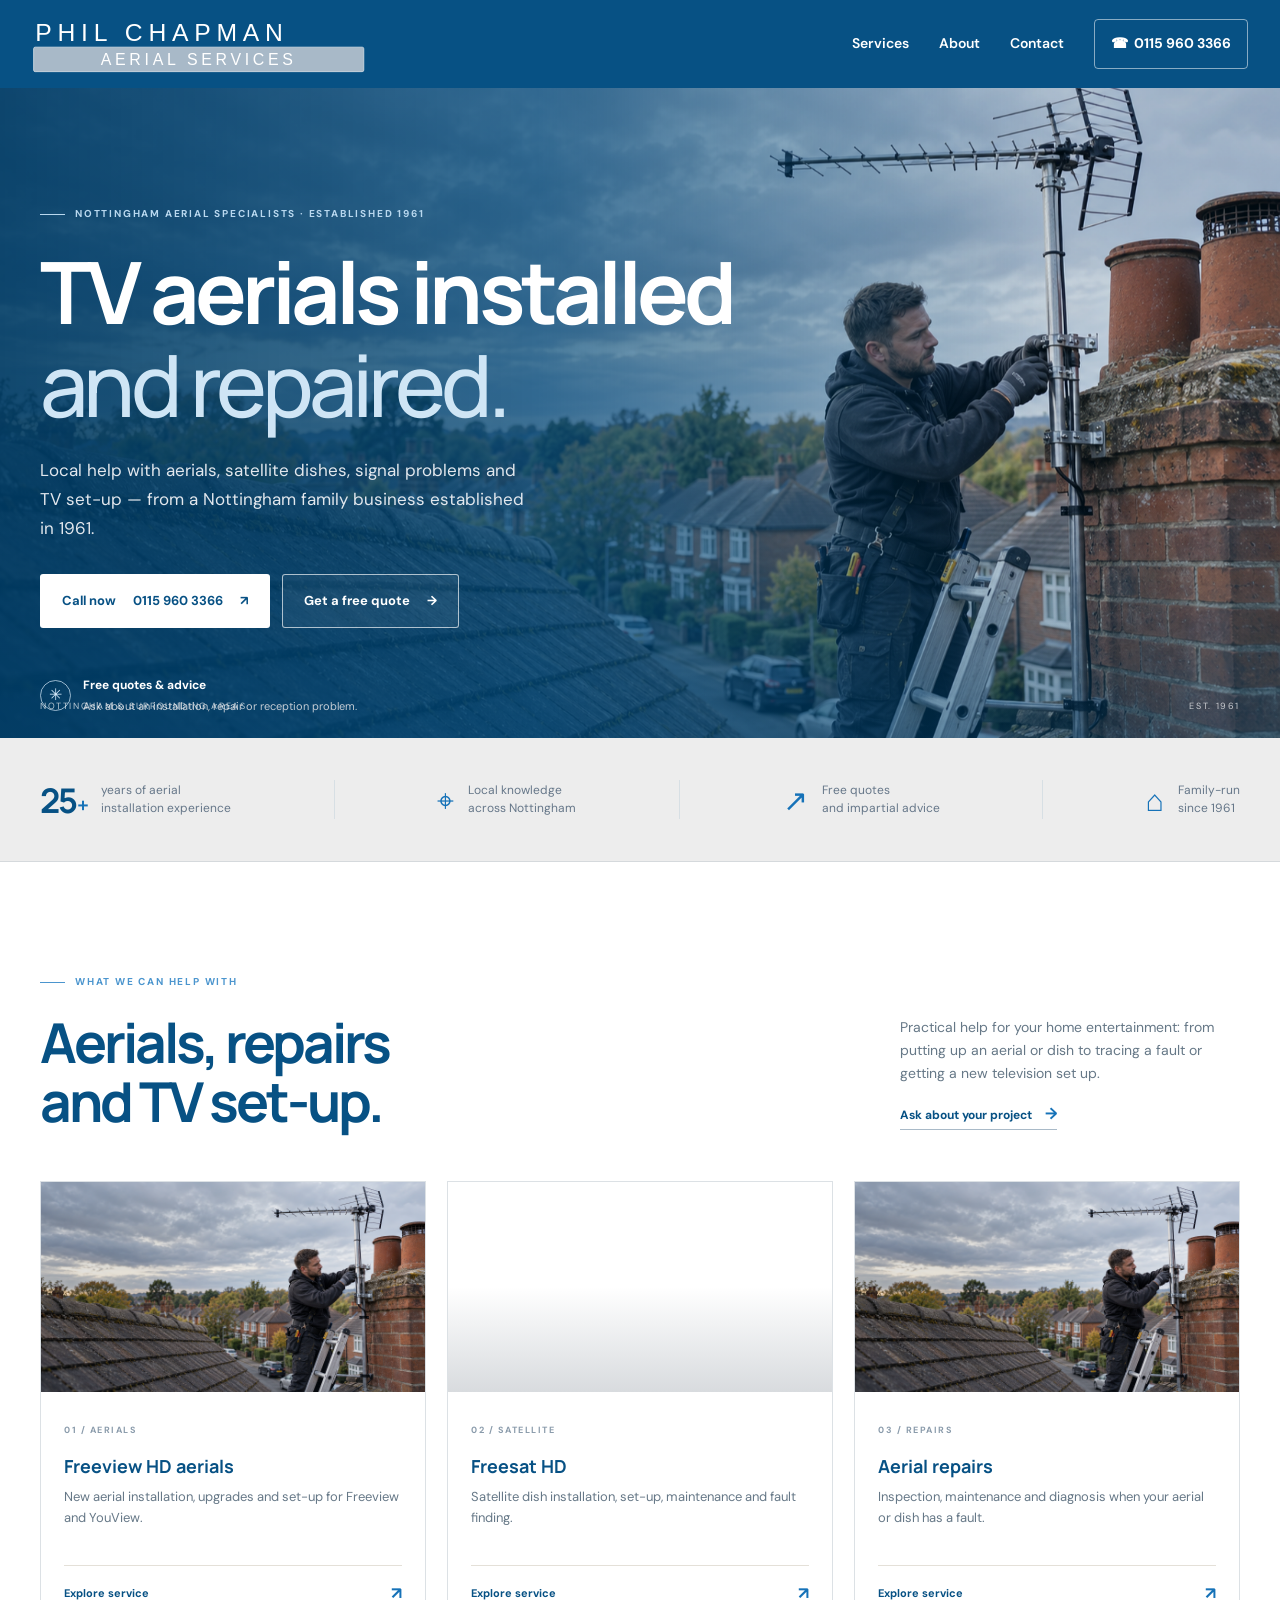
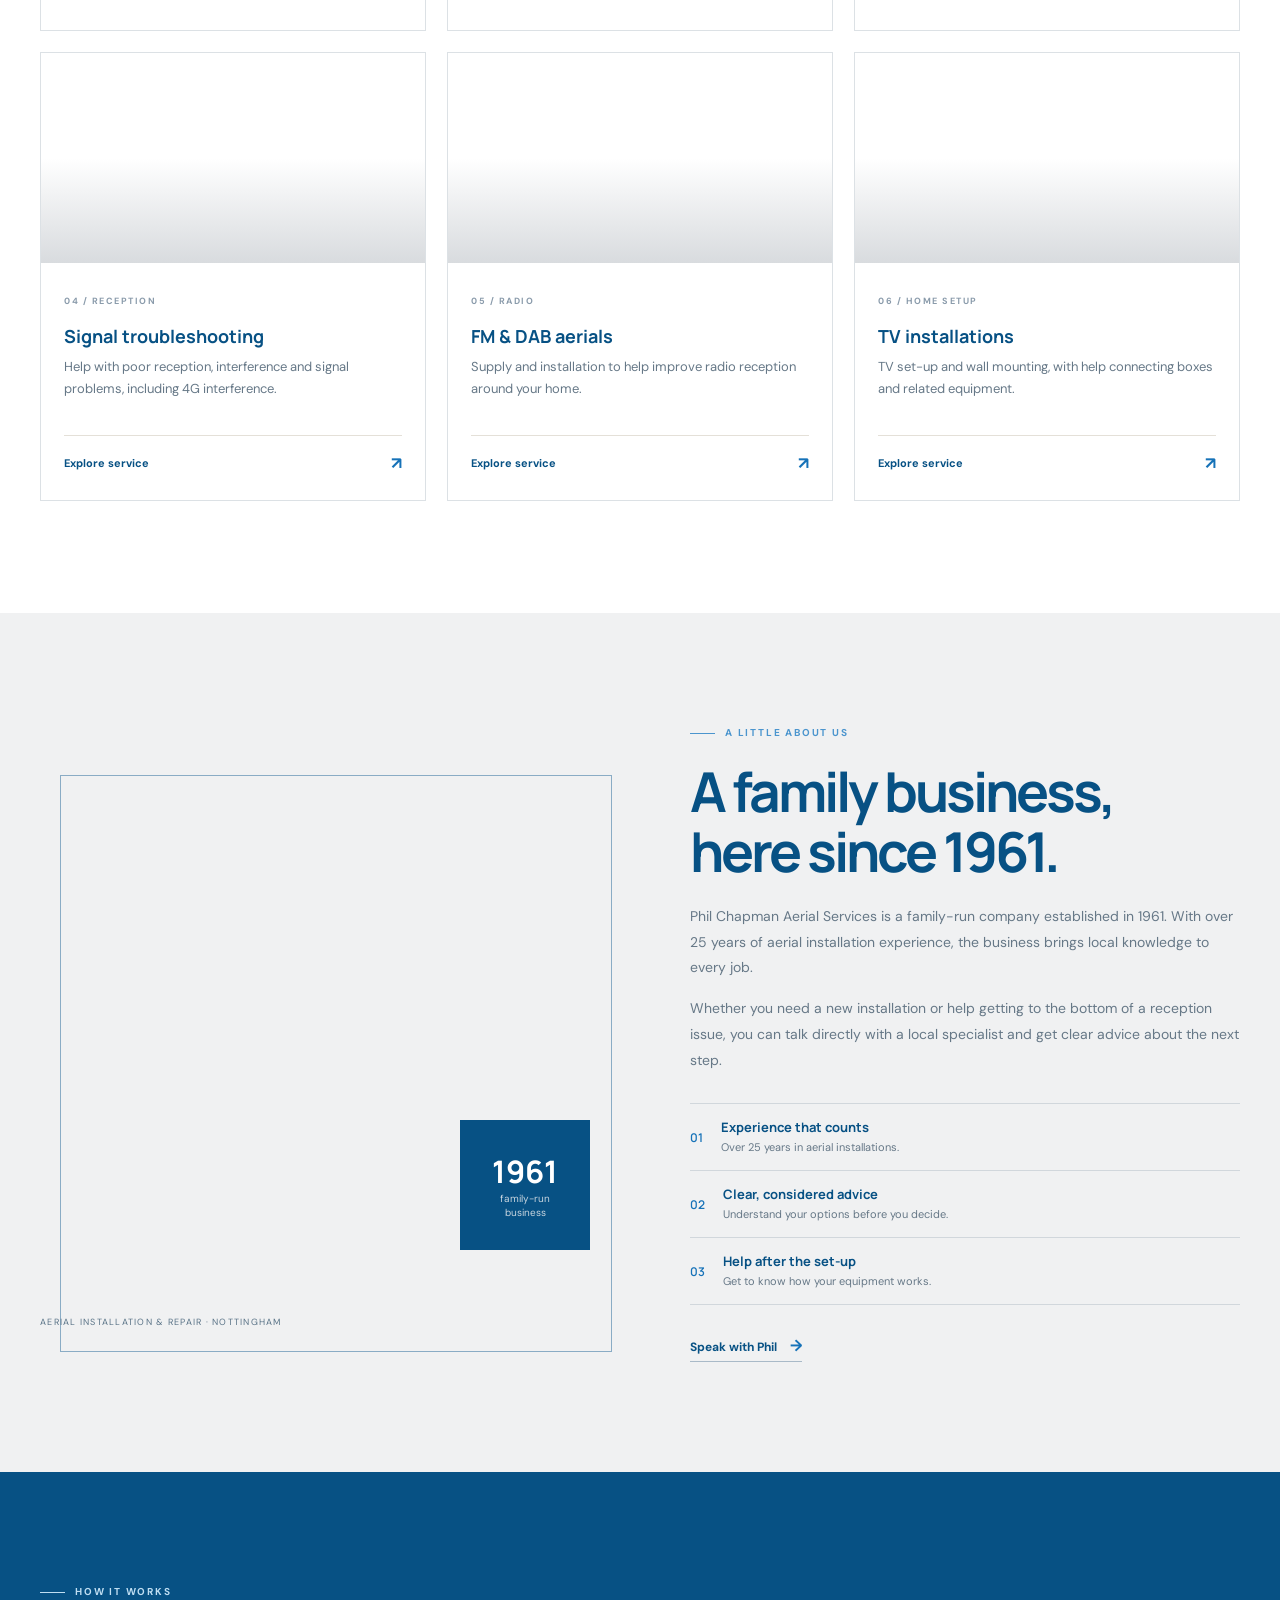
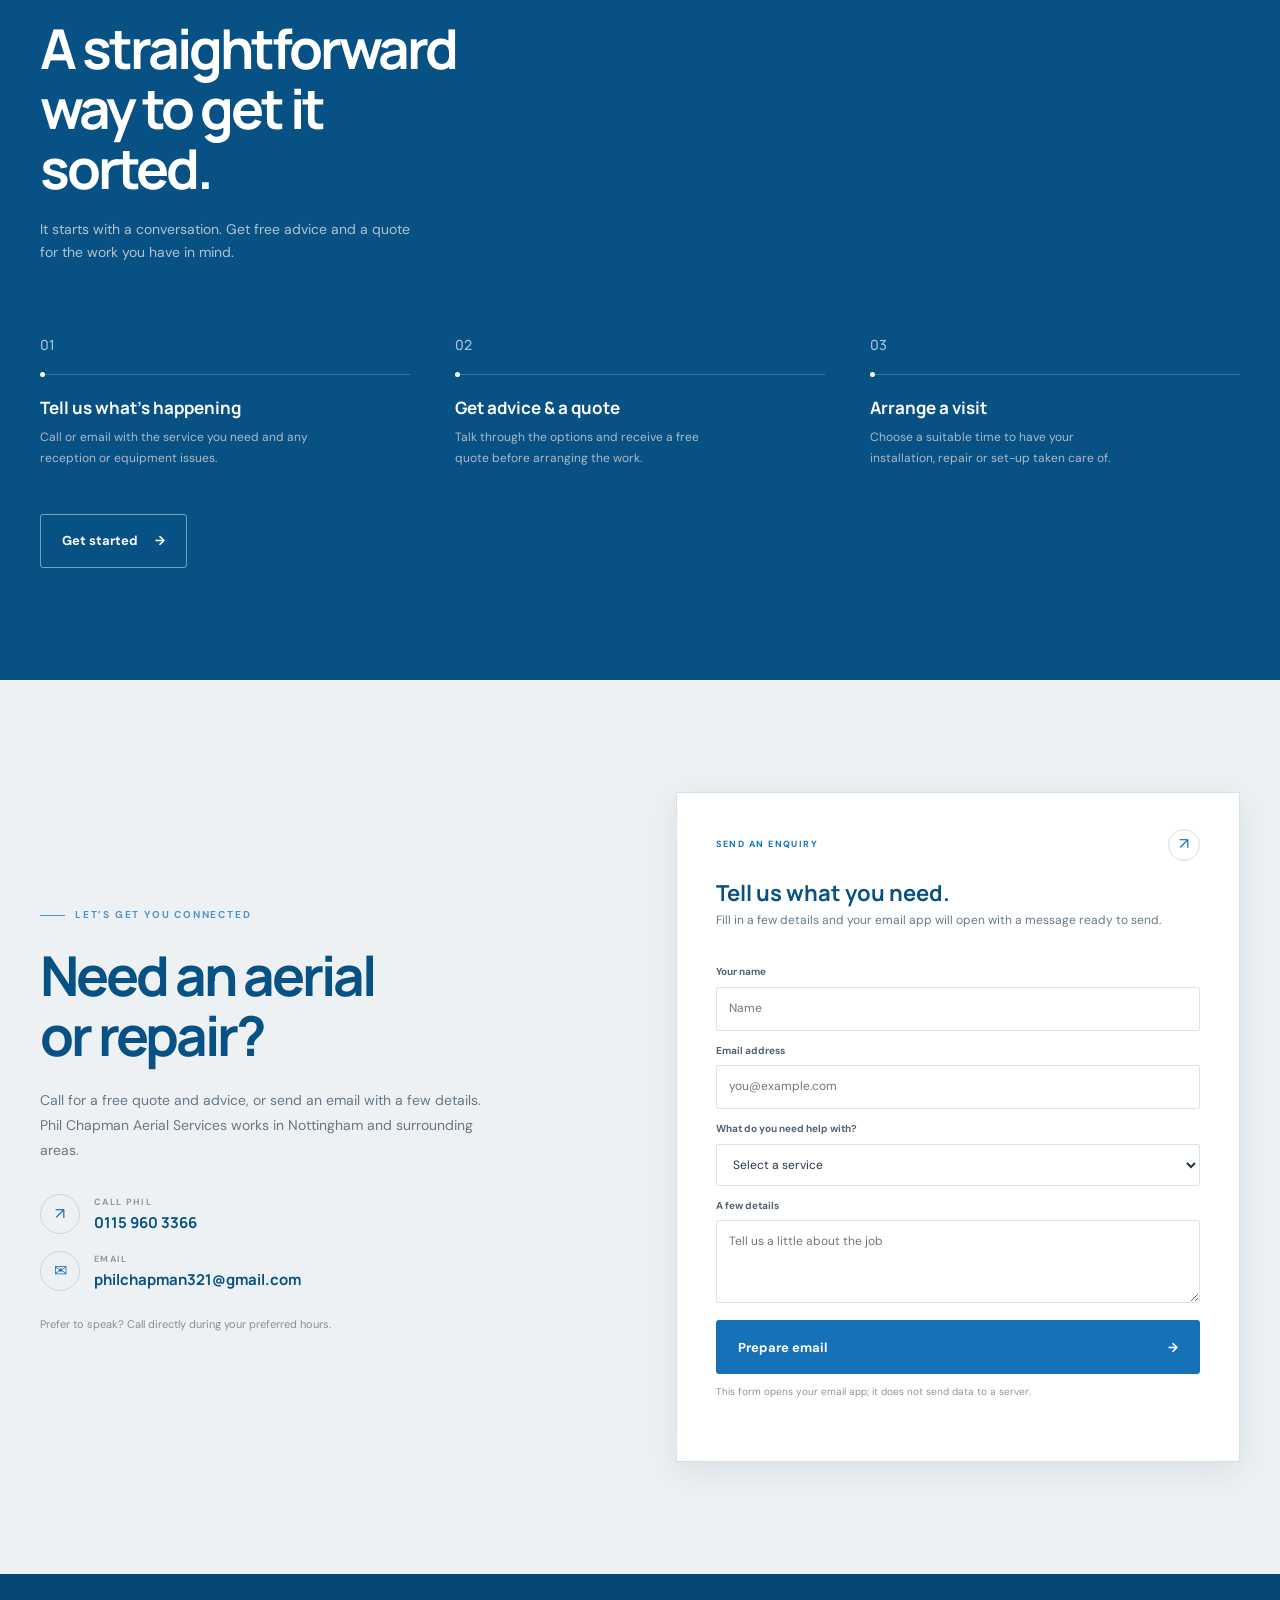
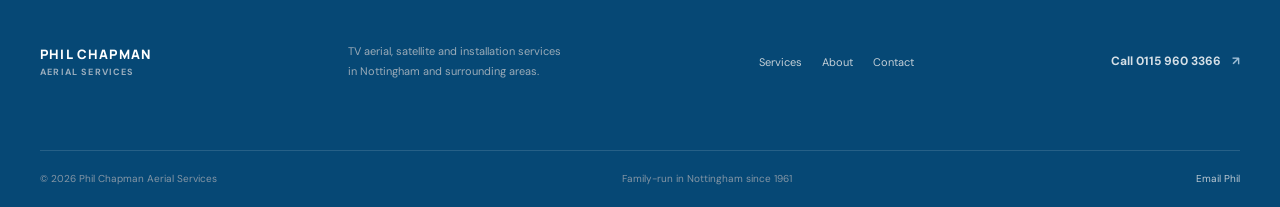
==== index.html @ 42c2e124 "Add files via upload" ====
<!doctype html>
<html lang="en-GB"><head>
<meta charset="utf-8"><meta name="viewport" content="width=device-width, initial-scale=1">
<meta name="description" content="Phil Chapman Aerial Services provides Freeview, Freesat, aerial repairs, reception troubleshooting, FM and DAB aerials, and TV installations in Nottingham. Free quotes and advice.">
<meta name="theme-color" content="#f7f8fa"><title>Phil Chapman Aerial Services | Nottingham TV Aerial & Satellite</title>
<link rel="preconnect" href="https://fonts.googleapis.com"><link rel="preconnect" href="https://fonts.gstatic.com" crossorigin>
<link href="https://fonts.googleapis.com/css2?family=DM+Sans:wght@400;500;600;700&family=Manrope:wght@400;500;600;700;800&display=swap" rel="stylesheet">
<link rel="stylesheet" href="style.css"><script src="script.js" defer></script></head><body>
<a class="skip-link" href="#main">Skip to content</a>
<header class="site-header"><div class="nav-wrap"><a class="brand" href="#top" aria-label="Phil Chapman Aerial Services home"><img class="brand-logo-img" src="phil-chapman-aerial-services-logo.svg" alt="Phil Chapman Aerial Services"></a>
<button class="menu-toggle" type="button" aria-expanded="false" aria-controls="primary-nav" aria-label="Open navigation"><span></span><span></span></button><nav id="primary-nav" class="primary-nav" aria-label="Main navigation"><a href="services.html">Services</a><a href="about.html">About</a><a href="contact.html">Contact</a><a class="nav-phone" href="tel:+441159603366">☎ &nbsp;0115 960 3366</a></nav></div></header>
<main id="main"><section class="hero" id="top"><div class="hero-bg" role="img" aria-label="Aerial installer fitting a television aerial on a brick home"></div><div class="hero-shade"></div><div class="hero-content page-width"><p class="eyebrow light"><span></span> NOTTINGHAM AERIAL SPECIALISTS · ESTABLISHED 1961</p><h1>TV aerials installed<br><em>and repaired.</em></h1><p class="hero-copy">Local help with aerials, satellite dishes, signal problems and TV set-up — from a Nottingham family business established in 1961.</p><div class="hero-actions"><a class="button button-primary" href="tel:+441159603366">Call now <span>0115 960 3366</span><b>↗</b></a><a class="button button-glass" href="contact.html">Get a free quote <b>→</b></a></div><div class="hero-note"><span class="note-icon">✳</span><span><strong>Free quotes & advice</strong><small>Ask about an installation, repair or reception problem.</small></span></div></div><div class="hero-caption"><span>NOTTINGHAM & SURROUNDING AREAS</span><span>EST. 1961</span></div></section>
<section class="trust-strip" aria-label="Business highlights"><div class="page-width trust-inner"><div class="trust-item"><span class="trust-number">25<span>+</span></span><span>years of aerial<br>installation experience</span></div><i></i><div class="trust-item"><span class="trust-icon">⌖</span><span>Local knowledge<br>across Nottingham</span></div><i></i><div class="trust-item"><span class="trust-icon">↗</span><span>Free quotes<br>and impartial advice</span></div><i></i><div class="trust-item"><span class="trust-icon">⌂</span><span>Family-run<br>since 1961</span></div></div></section>
<section class="services section-pad" id="services"><div class="page-width"><div class="section-heading"><div><p class="eyebrow"><span></span> WHAT WE CAN HELP WITH</p><h2>Aerials, repairs<br>and TV set-up.</h2></div><div class="heading-aside"><p>Practical help for your home entertainment: from putting up an aerial or dish to tracing a fault or getting a new television set up.</p><a class="text-link" href="contact.html">Ask about your project <span>→</span></a></div></div><div class="service-grid">
<article class="service-card"><div class="service-image image-aerial" aria-hidden="true"></div><div class="service-card-content"><span class="service-index">01 / AERIALS</span><h3>Freeview HD aerials</h3><p>New aerial installation, upgrades and set-up for Freeview and YouView.</p><a href="contact.html">Explore service <span>↗</span></a></div></article>
<article class="service-card"><div class="service-image image-satellite" aria-hidden="true"></div><div class="service-card-content"><span class="service-index">02 / SATELLITE</span><h3>Freesat HD</h3><p>Satellite dish installation, set-up, maintenance and fault finding.</p><a href="contact.html">Explore service <span>↗</span></a></div></article>
<article class="service-card"><div class="service-image image-repair" aria-hidden="true"></div><div class="service-card-content"><span class="service-index">03 / REPAIRS</span><h3>Aerial repairs</h3><p>Inspection, maintenance and diagnosis when your aerial or dish has a fault.</p><a href="contact.html">Explore service <span>↗</span></a></div></article>
<article class="service-card"><div class="service-image image-radio" aria-hidden="true"></div><div class="service-card-content"><span class="service-index">04 / RECEPTION</span><h3>Signal troubleshooting</h3><p>Help with poor reception, interference and signal problems, including 4G interference.</p><a href="contact.html">Explore service <span>↗</span></a></div></article>
<article class="service-card"><div class="service-image image-dab" aria-hidden="true"></div><div class="service-card-content"><span class="service-index">05 / RADIO</span><h3>FM & DAB aerials</h3><p>Supply and installation to help improve radio reception around your home.</p><a href="contact.html">Explore service <span>↗</span></a></div></article>
<article class="service-card"><div class="service-image image-tv" aria-hidden="true"></div><div class="service-card-content"><span class="service-index">06 / HOME SETUP</span><h3>TV installations</h3><p>TV set-up and wall mounting, with help connecting boxes and related equipment.</p><a href="contact.html">Explore service <span>↗</span></a></div></article></div></div></section>
<section class="about section-pad" id="about"><div class="page-width about-grid"><div class="about-photo"><div class="about-photo-main" role="img" aria-label="Home in a leafy Nottingham neighbourhood"></div><div class="since-badge"><strong>1961</strong><span>family-run<br>business</span></div><div class="photo-caption">AERIAL INSTALLATION & REPAIR · NOTTINGHAM</div></div><div class="about-copy"><p class="eyebrow"><span></span> A LITTLE ABOUT US</p><h2>A family business,<br>here since 1961.</h2><p>Phil Chapman Aerial Services is a family-run company established in 1961. With over 25 years of aerial installation experience, the business brings local knowledge to every job.</p><p>Whether you need a new installation or help getting to the bottom of a reception issue, you can talk directly with a local specialist and get clear advice about the next step.</p><div class="about-points"><div><span>01</span><p><strong>Experience that counts</strong><small>Over 25 years in aerial installations.</small></p></div><div><span>02</span><p><strong>Clear, considered advice</strong><small>Understand your options before you decide.</small></p></div><div><span>03</span><p><strong>Help after the set-up</strong><small>Get to know how your equipment works.</small></p></div></div><a class="text-link" href="contact.html">Speak with Phil <span>→</span></a></div></div></section>
<section class="process section-pad"><div class="page-width"><div class="process-heading"><p class="eyebrow light"><span></span> HOW IT WORKS</p><h2>A straightforward<br>way to get it sorted.</h2><p>It starts with a conversation. Get free advice and a quote for the work you have in mind.</p></div><div class="steps"><article><span class="step-no">01</span><div class="step-line"></div><h3>Tell us what’s happening</h3><p>Call or email with the service you need and any reception or equipment issues.</p></article><article><span class="step-no">02</span><div class="step-line"></div><h3>Get advice & a quote</h3><p>Talk through the options and receive a free quote before arranging the work.</p></article><article><span class="step-no">03</span><div class="step-line"></div><h3>Arrange a visit</h3><p>Choose a suitable time to have your installation, repair or set-up taken care of.</p></article></div><a class="button button-outline" href="contact.html">Get started <span>→</span></a></div></section>
<section class="contact section-pad" id="contact"><div class="page-width contact-grid"><div class="contact-copy"><p class="eyebrow"><span></span> LET’S GET YOU CONNECTED</p><h2>Need an aerial<br>or repair?</h2><p>Call for a free quote and advice, or send an email with a few details. Phil Chapman Aerial Services works in Nottingham and surrounding areas.</p><div class="contact-lines"><a href="tel:+441159603366"><span class="contact-icon">↗</span><span><small>CALL PHIL</small><strong>0115 960 3366</strong></span></a><a href="mailto:philchapman321@gmail.com"><span class="contact-icon">✉</span><span><small>EMAIL</small><strong>philchapman321@gmail.com</strong></span></a></div><p class="response-note">Prefer to speak? Call directly during your preferred hours.</p></div>
<div class="enquiry-card"><div class="form-header"><span class="form-kicker">SEND AN ENQUIRY</span><span class="form-symbol">↗</span></div><h3>Tell us what you need.</h3><p>Fill in a few details and your email app will open with a message ready to send.</p><form id="enquiry-form"><label for="name">Your name</label><input id="name" name="name" autocomplete="name" required placeholder="Name"><label for="email">Email address</label><input id="email" name="email" type="email" autocomplete="email" required placeholder="you@example.com"><label for="service">What do you need help with?</label><select id="service" name="service" required><option value="" selected disabled>Select a service</option><option>Freeview HD aerial</option><option>Freesat HD / satellite</option><option>Aerial repair</option><option>Poor reception / interference</option><option>FM or DAB aerial</option><option>TV installation</option><option>Something else</option></select><label for="message">A few details</label><textarea id="message" name="message" rows="3" placeholder="Tell us a little about the job"></textarea><button class="button button-primary form-submit" type="submit">Prepare email <span>→</span></button><p class="form-disclaimer">This form opens your email app; it does not send data to a server.</p><p class="form-status" id="form-status" aria-live="polite"></p></form></div></div></section></main>
<footer class="site-footer"><div class="page-width footer-main"><a class="brand footer-brand" href="#top"><span class="brand-mark">⌁</span><span><strong>PHIL CHAPMAN</strong><small>AERIAL SERVICES</small></span></a><p>TV aerial, satellite and installation services<br>in Nottingham and surrounding areas.</p><div class="footer-links"><a href="services.html">Services</a><a href="about.html">About</a><a href="contact.html">Contact</a></div><a class="footer-call" href="tel:+441159603366">Call 0115 960 3366 <span>↗</span></a></div><div class="page-width footer-bottom"><span>© <span id="year"></span> Phil Chapman Aerial Services</span><span>Family-run in Nottingham since 1961</span><a href="mailto:philchapman321@gmail.com">Email Phil</a></div></footer>
<a class="mobile-call" href="tel:+441159603366"><span>Call Phil Chapman</span><strong>0115 960 3366</strong></a></body></html>
---- style.css ----
:root{--navy:#101f34;--blue:#4778a5;--ink:#27384b;--muted:#6b7b8b;--line:#dfe5e9;--paper:#f7f8fa;--serif:'Manrope',sans-serif;--sans:'DM Sans',sans-serif;--max:1200px}*{box-sizing:border-box}html{scroll-behavior:smooth;scroll-padding-top:90px}body{margin:0;background:#fff;color:var(--ink);font:16px/1.65 var(--sans);-webkit-font-smoothing:antialiased}a{color:inherit;text-decoration:none}button,input,textarea,select{font:inherit}.page-width{width:min(var(--max),calc(100% - 64px));margin-inline:auto}.skip-link{position:absolute;top:-60px;left:16px;background:#fff;padding:10px 16px;z-index:50}.skip-link:focus{top:12px}.site-header{height:88px;background:rgba(255,255,255,.96);position:sticky;top:0;z-index:20;border-bottom:1px solid rgba(20,42,65,.07);backdrop-filter:blur(12px)}.nav-wrap{width:min(1320px,calc(100% - 64px));height:100%;margin:auto;display:flex;justify-content:space-between;align-items:center}.brand{display:inline-flex;align-items:center;gap:12px;color:var(--navy)}.brand-mark{width:44px;height:44px;background:var(--navy);border-radius:50%;display:grid;place-items:center;color:#fff;font-size:27px}.brand strong,.brand small{display:block;line-height:1.3}.brand strong{font:800 13px var(--serif);letter-spacing:.09em}.brand small{font-size:9px;font-weight:700;letter-spacing:.13em;color:#728194;margin-top:4px}.primary-nav{display:flex;align-items:center;gap:40px;font-size:14px;font-weight:600;color:#3e4e60}.primary-nav>a:not(.nav-phone):hover{color:var(--blue)}.nav-phone{display:flex;align-items:center;gap:9px;color:var(--navy);font-weight:700;padding:12px 16px;border:1px solid var(--line);border-radius:4px;transition:.2s}.nav-phone:hover{background:var(--navy);color:#fff}.menu-toggle{display:none}
.hero{height:650px;min-height:580px;position:relative;background:#162a40;overflow:hidden;color:white}.hero-bg{position:absolute;inset:0;background-image:url('https://images.unsplash.com/photo-1600585154340-be6161a56a0c?auto=format&fit=crop&w=2200&q=85');background-position:center 48%;background-size:cover;animation:heroReveal 1s ease-out both}.hero-shade{position:absolute;inset:0;background:linear-gradient(90deg,rgba(10,25,42,.91),rgba(10,25,42,.75) 39%,rgba(10,25,42,.16) 78%),linear-gradient(0deg,rgba(10,25,42,.45),transparent 35%)}.hero-content{position:relative;padding-top:118px;animation:fadeUp .7s .1s both}.eyebrow{font-size:10px;font-weight:700;letter-spacing:.18em;color:var(--blue);display:flex;align-items:center;gap:10px;margin:0 0 22px}.eyebrow span{width:25px;height:1px;background:currentColor}.eyebrow.light{color:#9fbad0}.hero h1,.section-heading h2,.about-copy h2,.process-heading h2,.contact-copy h2{font:700 clamp(44px,6vw,76px)/1.09 var(--serif);letter-spacing:-.055em;margin:0;color:var(--navy)}.hero h1{color:#fff;font-size:clamp(54px,7vw,86px)}.hero h1 em{font-weight:500;color:#c5d9e9;font-style:normal}.hero-copy{max-width:490px;margin:24px 0 31px;color:#e2e7ed;font-size:17px;line-height:1.7}.hero-actions{display:flex;gap:12px}.button{min-height:54px;padding:0 21px;display:inline-flex;align-items:center;justify-content:center;gap:17px;border:1px solid transparent;border-radius:3px;font-size:13px;font-weight:700;transition:transform .2s,background .2s,color .2s}.button:hover{transform:translateY(-2px)}.button-primary{background:#fff;color:var(--navy)}.button-primary:hover{background:#dceaf4}.button-glass{border-color:rgba(255,255,255,.55);color:#fff;background:rgba(255,255,255,.05)}.button-glass:hover{background:#fff;color:var(--navy)}.hero-note{display:flex;align-items:center;gap:12px;margin-top:48px;color:#fff}.note-icon{width:31px;height:31px;border:1px solid rgba(255,255,255,.4);border-radius:50%;display:grid;place-items:center;color:#c8dbea}.hero-note strong,.hero-note small{display:block}.hero-note strong{font-size:12px}.hero-note small{font-size:11px;color:#c4ccd4;margin-top:2px}.hero-caption{position:absolute;bottom:24px;left:max(32px,calc((100% - var(--max))/2));right:max(32px,calc((100% - var(--max))/2));display:flex;justify-content:space-between;color:rgba(255,255,255,.72);font-size:9px;letter-spacing:.18em}
.trust-strip{background:#f3f6f8;border-bottom:1px solid #e7ebee}.trust-inner{min-height:123px;display:flex;align-items:center;justify-content:space-between}.trust-item{display:flex;align-items:center;gap:14px;color:#667789;font-size:12px;line-height:1.45}.trust-number{font:700 34px var(--serif);color:var(--navy);letter-spacing:-.05em}.trust-number span{font-size:21px;color:var(--blue)}.trust-icon{font:30px var(--serif);color:var(--blue)}.trust-inner i{height:39px;width:1px;background:#d7dfe4}.section-pad{padding:112px 0}.section-heading{display:flex;justify-content:space-between;align-items:end;margin-bottom:49px}.section-heading h2,.about-copy h2,.process-heading h2,.contact-copy h2{font-size:clamp(38px,4.4vw,55px)}.heading-aside{width:340px;padding-bottom:5px}.heading-aside p{margin:0 0 16px;font-size:14px;color:var(--muted)}.text-link{font-size:12px;font-weight:700;color:var(--navy);border-bottom:1px solid #a9bac8;padding-bottom:6px}.text-link span{color:var(--blue);margin-left:10px;font-size:16px;transition:margin .2s}.text-link:hover span{margin-left:16px}.service-grid{display:grid;grid-template-columns:repeat(3,1fr);gap:21px}.service-card{border:1px solid #e7ebee;background:#fff;transition:transform .25s,box-shadow .25s}.service-card:hover{transform:translateY(-5px);box-shadow:0 15px 35px rgba(17,43,67,.1)}.service-image{height:193px;background-size:cover;background-position:center;position:relative}.service-image:after{content:"";position:absolute;inset:0;background:linear-gradient(0deg,rgba(14,32,52,.16),transparent 50%)}.image-aerial{background-image:url('https://images.unsplash.com/photo-1600607687939-ce8a6c25118c?auto=format&fit=crop&w=900&q=80')}.image-satellite{background-image:url('https://images.unsplash.com/photo-1600607687920-4e2a09cf159d?auto=format&fit=crop&w=900&q=80')}.image-repair{background-image:url('https://images.unsplash.com/photo-1600566753086-00f18fb6b3ea?auto=format&fit=crop&w=900&q=80')}.image-radio{background-image:url('https://images.unsplash.com/photo-1519608487953-e999c86e7455?auto=format&fit=crop&w=900&q=80')}.image-dab{background-image:url('https://images.unsplash.com/photo-1600607687920-4e2a09cf159d?auto=format&fit=crop&w=900&q=80&sat=-35')}.image-tv{background-image:url('https://images.unsplash.com/photo-1593359677879-a4bb92f829d1?auto=format&fit=crop&w=900&q=80')}.service-card-content{padding:23px}.service-index{font-size:9px;font-weight:700;letter-spacing:.17em;color:#8a9bab}.service-card h3{font:700 19px var(--serif);color:var(--navy);margin:12px 0 8px}.service-card p{font-size:13px;line-height:1.65;color:var(--muted);margin:0;min-height:64px}.service-card-content>a{display:flex;justify-content:space-between;align-items:center;border-top:1px solid #e7ebee;padding-top:13px;margin-top:15px;font-size:11px;font-weight:700;color:var(--navy)}.service-card-content>a span{font-size:17px;color:var(--blue)}
.about{background:#f5f7f8}.about-grid{display:grid;grid-template-columns:1fr 1fr;gap:100px;align-items:center}.about-photo{position:relative;padding:0 32px 35px 0}.about-photo-main{height:540px;background-image:url('https://images.unsplash.com/photo-1600607687920-4e2a09cf159d?auto=format&fit=crop&w=1200&q=85');background-position:center;background-size:cover;position:relative;z-index:1}.about-photo:before{position:absolute;content:"";left:20px;top:20px;width:100%;height:100%;border:1px solid #c9d4dc;z-index:0}.since-badge{position:absolute;right:0;bottom:80px;z-index:2;width:130px;height:130px;background:var(--navy);color:#fff;display:flex;flex-direction:column;justify-content:center;align-items:center}.since-badge strong{font:700 31px var(--serif)}.since-badge span{font-size:10px;line-height:1.4;text-align:center;color:#c8d5df}.photo-caption{position:absolute;bottom:0;left:0;font-size:9px;letter-spacing:.14em;color:#8392a0}.about-copy .eyebrow{margin-bottom:20px}.about-copy h2{margin-bottom:22px}.about-copy>p:not(.eyebrow){font-size:14px;color:var(--muted);line-height:1.85;margin:0 0 15px}.about-points{margin:29px 0 28px;border-top:1px solid #dce3e7}.about-points>div{display:flex;align-items:center;gap:18px;padding:14px 0;border-bottom:1px solid #dce3e7}.about-points>div>span{font:600 12px var(--serif);color:#8da1b1}.about-points p{margin:0}.about-points strong,.about-points small{display:block}.about-points strong{font:700 13px var(--serif);color:var(--navy)}.about-points small{font-size:11px;color:var(--muted);margin-top:2px}
.process{background:var(--navy);color:#fff}.process-heading{max-width:460px}.process-heading .eyebrow{margin-bottom:19px}.process-heading h2{color:white}.process-heading>p:last-child{font-size:14px;color:#b5c2cd;max-width:380px;margin:19px 0 0}.steps{display:grid;grid-template-columns:repeat(3,1fr);gap:45px;margin-top:68px}.step-no{font:500 14px var(--serif);color:#a8c3d8}.step-line{height:1px;background:rgba(255,255,255,.2);margin:15px 0 21px;position:relative}.step-line:before{content:"";position:absolute;left:0;top:-2px;width:5px;height:5px;border-radius:50%;background:#9dbcd4}.steps h3{font:700 17px var(--serif);margin:0 0 8px;color:#fff}.steps p{font-size:12px;color:#adbac6;line-height:1.75;margin:0;max-width:270px}.button-outline{margin-top:45px;border-color:rgba(255,255,255,.45);color:#fff}.button-outline:hover{background:#fff;color:var(--navy)}
.contact{background:#f5f7f8}.contact-grid{display:grid;grid-template-columns:.94fr 1fr;gap:105px;align-items:center}.contact-copy h2{margin-bottom:22px}.contact-copy>p:not(.eyebrow){max-width:460px;font-size:14px;color:var(--muted);line-height:1.8}.contact-lines{margin-top:31px;display:flex;flex-direction:column;gap:17px}.contact-lines>a{display:flex;align-items:center;gap:14px}.contact-icon{width:40px;height:40px;display:grid;place-items:center;border:1px solid #cbd6de;border-radius:50%;color:var(--blue);font-size:16px}.contact-lines small,.contact-lines strong{display:block}.contact-lines small{font-size:9px;font-weight:700;letter-spacing:.15em;color:#8b9aa8}.contact-lines strong{font:700 15px var(--serif);color:var(--navy);margin-top:2px}.contact-lines>a:hover strong{color:var(--blue)}.contact-copy .response-note{margin-top:24px;font-size:11px!important;color:#82909c!important}.enquiry-card{background:#fff;padding:36px 39px;box-shadow:0 12px 44px rgba(26,49,71,.07);border:1px solid #e7ebee}.form-header{display:flex;justify-content:space-between;align-items:center}.form-kicker{font-size:9px;letter-spacing:.16em;font-weight:700;color:var(--blue)}.form-symbol{width:32px;height:32px;display:grid;place-items:center;border:1px solid #d8e0e5;border-radius:50%;color:var(--blue)}.enquiry-card h3{font:700 22px var(--serif);color:var(--navy);margin:17px 0 3px}.enquiry-card>p{font-size:12px;color:var(--muted);margin:0 0 22px}.enquiry-card form{display:grid}.enquiry-card label{font-size:10px;font-weight:700;color:#526274;margin:12px 0 6px}.enquiry-card input,.enquiry-card textarea,.enquiry-card select{width:100%;border:1px solid #dce3e8;border-radius:2px;padding:11px 12px;background:#fff;color:var(--ink);font-size:12px;outline:0;transition:border .2s,box-shadow .2s}.enquiry-card input:focus,.enquiry-card textarea:focus,.enquiry-card select:focus{border-color:#5c86a8;box-shadow:0 0 0 3px rgba(71,120,165,.12)}.enquiry-card textarea{resize:vertical}.form-submit{justify-content:space-between;margin-top:17px;background:var(--navy);color:#fff;cursor:pointer}.form-submit:hover{background:#264966}.form-disclaimer{font-size:10px;color:#8896a3;margin:10px 0 0}.form-status{font-size:11px;color:#356b45;margin:8px 0 0;min-height:16px}.site-footer{background:#0d1b2c;color:#d6e0e7}.footer-main{min-height:176px;display:flex;align-items:center;justify-content:space-between;gap:30px}.footer-brand{color:#fff}.footer-brand .brand-mark{background:#213d57}.footer-brand small{color:#9baebe}.footer-main>p{font-size:11px;color:#9babb8;line-height:1.8}.footer-links{display:flex;gap:20px;font-size:11px;color:#c4cfd7}.footer-links a:hover,.footer-bottom a:hover{color:white}.footer-call{font-size:12px;font-weight:700}.footer-call span{color:#9dbcd4;margin-left:8px}.footer-bottom{min-height:57px;border-top:1px solid rgba(255,255,255,.13);display:flex;align-items:center;justify-content:space-between;color:#8596a5;font-size:10px}.footer-bottom a{color:#bdc9d2}.mobile-call{display:none}.menu-toggle:focus-visible,a:focus-visible,button:focus-visible{outline:3px solid #7da6c5;outline-offset:3px}@keyframes fadeUp{from{opacity:0;transform:translateY(16px)}to{opacity:1;transform:translateY(0)}}@keyframes heroReveal{from{transform:scale(1.05);opacity:.75}to{transform:scale(1);opacity:1}}
@media(max-width:950px){.page-width{width:min(100% - 48px,var(--max))}.nav-wrap{width:calc(100% - 48px)}.primary-nav{gap:24px}.hero{height:610px}.hero-content{padding-top:105px}.about-grid{gap:55px}.about-photo-main{height:480px}.contact-grid{gap:55px}.trust-item{font-size:10px;gap:9px}.service-image{height:165px}.service-card-content{padding:19px}.footer-main{gap:15px}.footer-links{gap:13px}}
@media(max-width:700px){html{scroll-padding-top:72px}.site-header{height:72px}.nav-wrap{width:calc(100% - 38px)}.brand-mark{width:39px;height:39px}.brand strong{font-size:12px}.brand small{font-size:8px}.menu-toggle{display:flex;width:42px;height:42px;flex-direction:column;justify-content:center;align-items:center;gap:6px;background:transparent;border:1px solid var(--line);border-radius:3px;cursor:pointer}.menu-toggle span{width:17px;height:1px;background:var(--navy);transition:transform .2s}.menu-toggle[aria-expanded=true] span:first-child{transform:translateY(3.5px) rotate(45deg)}.menu-toggle[aria-expanded=true] span:last-child{transform:translateY(-3.5px) rotate(-45deg)}.primary-nav{position:absolute;top:72px;left:0;right:0;background:#fff;padding:0 23px;display:flex;flex-direction:column;align-items:stretch;gap:0;max-height:0;overflow:hidden;transition:max-height .25s,padding .25s;box-shadow:0 12px 15px rgba(16,31,52,.08)}.primary-nav.is-open{max-height:310px;padding-top:12px;padding-bottom:18px;border-top:1px solid #edf0f2}.primary-nav>a:not(.nav-phone){padding:12px 0;border-bottom:1px solid #eef1f3}.nav-phone{margin-top:13px;justify-content:center}.hero{min-height:650px;height:calc(100svh - 72px);max-height:780px}.hero-bg{background-position:57% center}.hero-shade{background:linear-gradient(90deg,rgba(10,25,42,.86),rgba(10,25,42,.43)),linear-gradient(0deg,rgba(10,25,42,.52),transparent 50%)}.page-width{width:calc(100% - 42px)}.hero-content{padding-top:94px}.eyebrow{font-size:9px;letter-spacing:.15em}.hero h1{font-size:clamp(53px,14vw,72px)}.hero-copy{font-size:15px;max-width:390px;margin-top:20px}.hero-actions{flex-direction:column;align-items:flex-start;gap:10px}.button{min-height:51px}.hero-note{margin-top:35px}.hero-caption{left:21px;right:21px;bottom:18px;font-size:8px}.trust-inner{min-height:0;padding-block:23px;display:grid;grid-template-columns:1fr 1fr;gap:20px 14px}.trust-inner i{display:none}.trust-item{font-size:10px}.trust-number{font-size:28px}.trust-icon{font-size:26px}.section-pad{padding:76px 0}.section-heading{display:block;margin-bottom:34px}.section-heading h2,.about-copy h2,.process-heading h2,.contact-copy h2{font-size:clamp(38px,10vw,49px)}.heading-aside{width:auto;margin-top:17px}.heading-aside p{font-size:13px}.service-grid{grid-template-columns:1fr 1fr;gap:12px}.service-image{height:140px}.service-card-content{padding:15px}.service-index{font-size:8px}.service-card h3{font-size:16px;margin:9px 0 6px}.service-card p{font-size:11px;line-height:1.55;min-height:84px}.service-card-content>a{margin-top:12px;padding-top:10px;font-size:10px}.about-grid{grid-template-columns:1fr;gap:50px}.about-photo{margin:0 10px 0 0;padding-right:22px;padding-bottom:30px}.about-photo-main{height:350px}.about-photo:before{left:12px;top:12px}.since-badge{width:102px;height:102px;bottom:62px}.since-badge strong{font-size:25px}.photo-caption{font-size:8px}.about-copy .eyebrow{margin-bottom:15px}.about-points{margin-top:23px}.steps{grid-template-columns:1fr;gap:28px;margin-top:42px}.steps article{display:grid;grid-template-columns:28px 1fr;column-gap:14px}.step-no{grid-row:span 3;padding-top:1px}.step-line{grid-column:2;margin:8px 0 14px}.steps h3,.steps p{grid-column:2}.steps p{max-width:none}.button-outline{margin-top:36px}.contact-grid{grid-template-columns:1fr;gap:38px}.contact-copy>p:not(.eyebrow){font-size:13px}.contact-lines{margin-top:24px}.enquiry-card{padding:25px 22px}.footer-main{padding:32px 0;display:grid;grid-template-columns:1fr 1fr;gap:20px}.footer-main>p{margin:0;font-size:10px}.footer-links{display:flex;flex-wrap:wrap;font-size:10px}.footer-call{justify-self:end;font-size:10px}.footer-bottom{padding:15px 0;min-height:auto;display:grid;grid-template-columns:1fr 1fr;gap:7px;font-size:9px}.footer-bottom span:nth-child(2){text-align:right}.footer-bottom a{grid-column:span 2}.mobile-call{position:fixed;z-index:19;bottom:0;left:0;right:0;background:#fff;border-top:1px solid #dce3e8;box-shadow:0 -5px 18px rgba(16,31,52,.08);display:flex;align-items:center;justify-content:space-between;padding:10px 21px calc(10px + env(safe-area-inset-bottom));color:var(--navy)}.mobile-call span{font-size:11px;color:var(--muted)}.mobile-call strong{font-size:13px}.site-footer{padding-bottom:55px}}
@media(max-width:380px){.service-grid{grid-template-columns:1fr}.service-image{height:175px}.service-card p{min-height:0}.hero-actions .button{padding-inline:16px}.trust-item{font-size:9px}}@media(prefers-reduced-motion:reduce){*,*::before,*::after{scroll-behavior:auto!important;animation-duration:.01ms!important;animation-iteration-count:1!important;transition-duration:.01ms!important}}
/* Trade-first visual direction: familiar, practical and rooted in the business's heritage. */
:root{--navy:#18314a;--blue:#356b91;--ink:#34434d;--muted:#68747b;--paper:#f4f3ef;--warm:#c89045}
body{background:#fbfaf7;color:var(--ink)}.site-header{background:#fbfaf7}.brand-mark{background:#18314a;border-radius:4px}.brand-mark::after{content:""}.hero{background:#243a4b}.hero-bg{background-image:url('https://images.unsplash.com/photo-1504307651254-35680f356dfd?auto=format&fit=crop&w=2200&q=85');background-position:center 46%;filter:saturate(.72)}.hero-shade{background:linear-gradient(90deg,rgba(19,39,57,.93),rgba(19,39,57,.77) 42%,rgba(19,39,57,.21) 82%),linear-gradient(0deg,rgba(19,39,57,.48),transparent 36%)}.hero h1 em{color:#e5c999}.eyebrow,.eyebrow.light{color:#af8142}.eyebrow span{background:currentColor}.hero .eyebrow.light{color:#e5c999}.button-primary{background:#c89045;color:#14283b}.button-primary:hover{background:#dbac68}.button-glass{border-color:rgba(255,255,255,.64)}.note-icon{color:#e5c999;border-color:rgba(229,201,153,.6)}.trust-strip{background:#f0eee8;border-color:#e2ded3}.trust-number span,.trust-icon,.service-card-content>a span,.text-link span{color:#a97736}.services{background:#fbfaf7}.service-card{background:#fffefa;border-color:#e5e1d7;border-radius:3px}.service-card:hover{box-shadow:0 10px 23px rgba(39,50,56,.1)}.service-image{height:210px;background-position:center 57%}.image-aerial{background-image:url('https://images.unsplash.com/photo-1600585154340-be6161a56a0c?auto=format&fit=crop&w=900&q=85')}.image-satellite{background-image:url('https://images.unsplash.com/photo-1600607687939-ce8a6c25118c?auto=format&fit=crop&w=900&q=85')}.image-repair{background-image:url('https://images.unsplash.com/photo-1504307651254-35680f356dfd?auto=format&fit=crop&w=900&q=85')}.image-radio{background-image:url('https://images.unsplash.com/photo-1581092921461-eab62e97a780?auto=format&fit=crop&w=900&q=85')}.image-dab{background-image:url('https://images.unsplash.com/photo-1600607687920-4e2a09cf159d?auto=format&fit=crop&w=900&q=85')}.image-tv{background-image:url('https://images.unsplash.com/photo-1593359677879-a4bb92f829d1?auto=format&fit=crop&w=900&q=85')}.service-card h3{font-size:18px}.service-card-content>a{border-color:#e4e0d8}.about{background:#f0eee8}.about-photo:before{border-color:#c8b99f}.since-badge{background:#29465d;border-radius:2px}.photo-caption{color:#786846}.about-points,.about-points>div{border-color:#ddd8cd}.about-points>div>span{color:#a97736}.process{background:#263c4b}.process .eyebrow.light{color:#e5c999}.step-line:before{background:#c89045}.button-outline:hover{color:#20394d}.contact{background:#f4f2ed}.enquiry-card{background:#fffefa;border-color:#e4e0d7;box-shadow:0 9px 30px rgba(36,50,60,.08)}.form-kicker,.form-symbol,.contact-icon{color:#a97736}.form-submit{background:#263c4b;color:white}.form-submit:hover{background:#375b73}.site-footer{background:#1b2e3b}.footer-brand .brand-mark{background:#29465d}.mobile-call{background:#fffefa}
.hero-bg{background-image:url('aerial-installation-hero.png');background-position:center 54%;filter:saturate(.78)}
.hero-shade{background:linear-gradient(90deg,rgba(20,39,54,.87),rgba(20,39,54,.62) 44%,rgba(20,39,54,.08) 82%),linear-gradient(0deg,rgba(20,39,54,.5),transparent 37%)}
.image-aerial,.image-repair{background-image:url('aerial-installation-hero.png');background-position:center 48%}

/* Reconnect the redesign to the original Phil Chapman brand. The source site uses
   a saturated blue field, brighter blue navigation and a silver-blue logo bar. */
:root{--navy:#075184;--blue:#1672b8;--ink:#263746;--muted:#667887;--paper:#f2f3f4;--warm:#b8c6d0}
body{background:#fff;color:var(--ink)}.site-header{background:#075184;border:0;color:#fff}.site-header .brand{color:#fff}.brand-logo{display:flex;flex-direction:column;line-height:1;min-width:290px}.brand-logo strong{font:500 28px/1.12 Arial,sans-serif;letter-spacing:.17em;color:#fff;text-shadow:0 1px 2px rgba(0,0,0,.3)}.brand-logo small{display:block;background:linear-gradient(#d4dce2,#8599aa);box-shadow:0 2px 4px rgba(0,0,0,.35);border-radius:2px;color:#fff;text-align:center;font:500 17px/1.3 Arial,sans-serif;letter-spacing:.14em;padding:2px 5px;margin-top:3px}.primary-nav{color:#fff;gap:30px}.primary-nav>a:not(.nav-phone):hover{color:#d7eaff}.nav-phone{border-color:rgba(255,255,255,.52);color:#fff}.nav-phone:hover{background:#fff;color:#075184}.hero{background:#064875}.hero-bg{background-image:url('aerial-installation-hero.png');background-position:center 54%;filter:none}.hero-shade{background:linear-gradient(90deg,rgba(0,61,103,.9),rgba(0,74,124,.7) 42%,rgba(0,69,114,.14) 82%),linear-gradient(0deg,rgba(0,60,100,.45),transparent 40%)}.hero h1 em{color:#cfe5f5}.eyebrow,.eyebrow.light{color:#4b95ce}.hero .eyebrow.light{color:#b9d8ef}.button-primary{background:#fff;color:#075184}.button-primary:hover{background:#dceefa}.button-glass{border-color:rgba(255,255,255,.65)}.note-icon{color:#d6eafa;border-color:rgba(214,234,250,.7)}.trust-strip{background:#ededed;border-color:#d5d9dc}.trust-number span,.trust-icon,.service-card-content>a span,.text-link span{color:#1672b8}.services{background:#fff}.service-card{background:#fff;border-color:#dce1e5;border-radius:0}.service-card:hover{box-shadow:0 10px 24px rgba(0,66,112,.13)}.service-card h3{color:#075184}.about{background:#f0f1f2}.about-photo:before{border-color:#8aacc5}.since-badge{background:#075184;border-radius:0}.photo-caption{color:#587286}.about-points,.about-points>div{border-color:#d1d7dc}.about-points>div>span{color:#1672b8}.process{background:#075184}.process .eyebrow.light{color:#bfdef2}.step-line:before{background:#fff}.button-outline:hover{color:#075184}.contact{background:#eef1f3}.enquiry-card{background:#fff;border-color:#d8e0e5;box-shadow:0 9px 30px rgba(0,67,112,.1)}.form-kicker,.form-symbol,.contact-icon{color:#1672b8}.form-submit{background:#1672b8;color:#fff}.form-submit:hover{background:#075184}.site-footer{background:#064875}.footer-brand .brand-mark{background:#1672b8}.mobile-call{background:#fff}.menu-toggle{border-radius:2px}@media(max-width:700px){.brand-logo{min-width:0}.brand-logo strong{font-size:20px}.brand-logo small{font-size:12px}.primary-nav{background:#075184;color:white}.primary-nav>a:not(.nav-phone){border-color:rgba(255,255,255,.18)}.menu-toggle span{background:#fff}.menu-toggle{border-color:rgba(255,255,255,.5)}}
.inner-hero{position:relative;padding:85px 0 78px;color:#fff;background:linear-gradient(90deg,rgba(0,67,112,.94),rgba(0,76,125,.78) 48%,rgba(0,65,105,.4)),url('aerial-installation-hero.png') center 49%/cover}.inner-hero .page-width{position:relative}.inner-hero h1{font:700 clamp(42px,6vw,66px)/1.12 var(--serif);letter-spacing:-.04em;margin:0;color:#fff}.inner-hero p:not(.eyebrow){max-width:580px;color:#e0eaf1;font-size:16px;margin:17px 0 24px}.inner-hero .eyebrow{color:#bbd9ef}.primary-nav a[aria-current=page]{text-decoration:underline;text-underline-offset:7px}.service-list{background:#f3f4f5}.service-intro{max-width:350px;color:var(--muted);font-size:14px;margin:0 0 8px}.detail-grid{display:grid;grid-template-columns:repeat(2,1fr);gap:16px}.detail-card{background:white;border:1px solid #dce1e5;padding:25px 27px;min-height:220px;display:flex;flex-direction:column}.detail-card>span{color:#1672b8;font:700 12px var(--serif)}.detail-card h3{font:700 20px/1.35 var(--serif);color:#075184;margin:13px 0 8px}.detail-card p{font-size:13px;color:var(--muted);line-height:1.75;margin:0 0 18px}.detail-card a{margin-top:auto;color:#075184;font-size:12px;font-weight:700;border-top:1px solid #e1e5e8;padding-top:12px;display:flex;justify-content:space-between}.detail-card a b{color:#1672b8;font-size:17px}.callout-band{background:#075184;padding:56px 0;color:#fff}.callout-inner{display:flex;align-items:center;justify-content:space-between}.callout-inner .eyebrow{color:#c3dff2;margin-bottom:12px}.callout-inner h2{font:700 clamp(34px,4vw,48px)/1.1 var(--serif);margin:0;color:#fff;letter-spacing:-.04em}.about-page-grid,.contact-page-grid{display:grid;grid-template-columns:.85fr 1.15fr;gap:80px;align-items:start}.about-page-grid h2,.contact-page-grid h2{font:700 clamp(36px,4.5vw,52px)/1.15 var(--serif);color:#075184;letter-spacing:-.04em;margin:0}.about-page-copy{font-size:15px;color:var(--muted);line-height:1.9;max-width:670px}.about-page-copy p:first-child{margin-top:0}.heritage-stamp{margin-top:28px;width:140px;height:140px;background:#075184;color:#fff;display:flex;flex-direction:column;justify-content:center;align-items:center;border:5px double rgba(255,255,255,.7);outline:1px solid #075184;outline-offset:4px}.heritage-stamp strong,.heritage-stamp span{font-size:9px;letter-spacing:.18em}.heritage-stamp b{font:700 31px var(--serif);line-height:1.3}.contact-page{background:#f2f3f4}.contact-page-grid{align-items:center}.contact-page-grid>div:first-child>p:not(.eyebrow){font-size:14px;color:var(--muted);max-width:450px;line-height:1.8}.contact-hours{margin-top:22px;font-size:11px;color:#758797}.contact-page .enquiry-card{max-width:600px;width:100%;justify-self:end}.footer-brand .brand-mark{display:none}.footer-brand .brand-logo{min-width:220px}.footer-brand .brand-logo strong{font-size:20px}.footer-brand .brand-logo small{font-size:12px}
@media(max-width:950px){.brand-logo{min-width:240px}.brand-logo strong{font-size:23px}.brand-logo small{font-size:14px}.about-page-grid,.contact-page-grid{gap:45px}}
@media(max-width:700px){.brand-logo{min-width:0}.brand-logo strong{font-size:20px}.brand-logo small{font-size:12px}.inner-hero{padding:66px 0 60px;background-position:60% center}.inner-hero h1{font-size:47px}.inner-hero p:not(.eyebrow){font-size:14px}.section-heading{gap:15px}.service-intro{margin-top:20px}.detail-grid{grid-template-columns:1fr;gap:12px}.detail-card{min-height:0;padding:21px}.detail-card p{margin-bottom:18px}.callout-inner{align-items:flex-start;gap:20px;flex-direction:column}.about-page-grid,.contact-page-grid{grid-template-columns:1fr;gap:28px}.about-page-grid h2,.contact-page-grid h2{font-size:40px}.contact-page .enquiry-card{justify-self:stretch}.footer-brand .brand-logo{min-width:0}.footer-brand .brand-logo strong{font-size:16px}.footer-brand .brand-logo small{font-size:10px}}
.brand-logo-img{display:block;width:335px;height:auto;max-width:100%}.footer-brand .brand-logo-img{width:235px}@media(max-width:950px){.brand-logo-img{width:280px}}@media(max-width:700px){.brand-logo-img{width:240px}.footer-brand .brand-logo-img{width:185px}}
.company-quote{margin:28px 0 34px;padding:20px 24px;border-left:4px solid #1672b8;background:#f0f3f5;color:#284359;font:600 17px/1.65 var(--serif)}
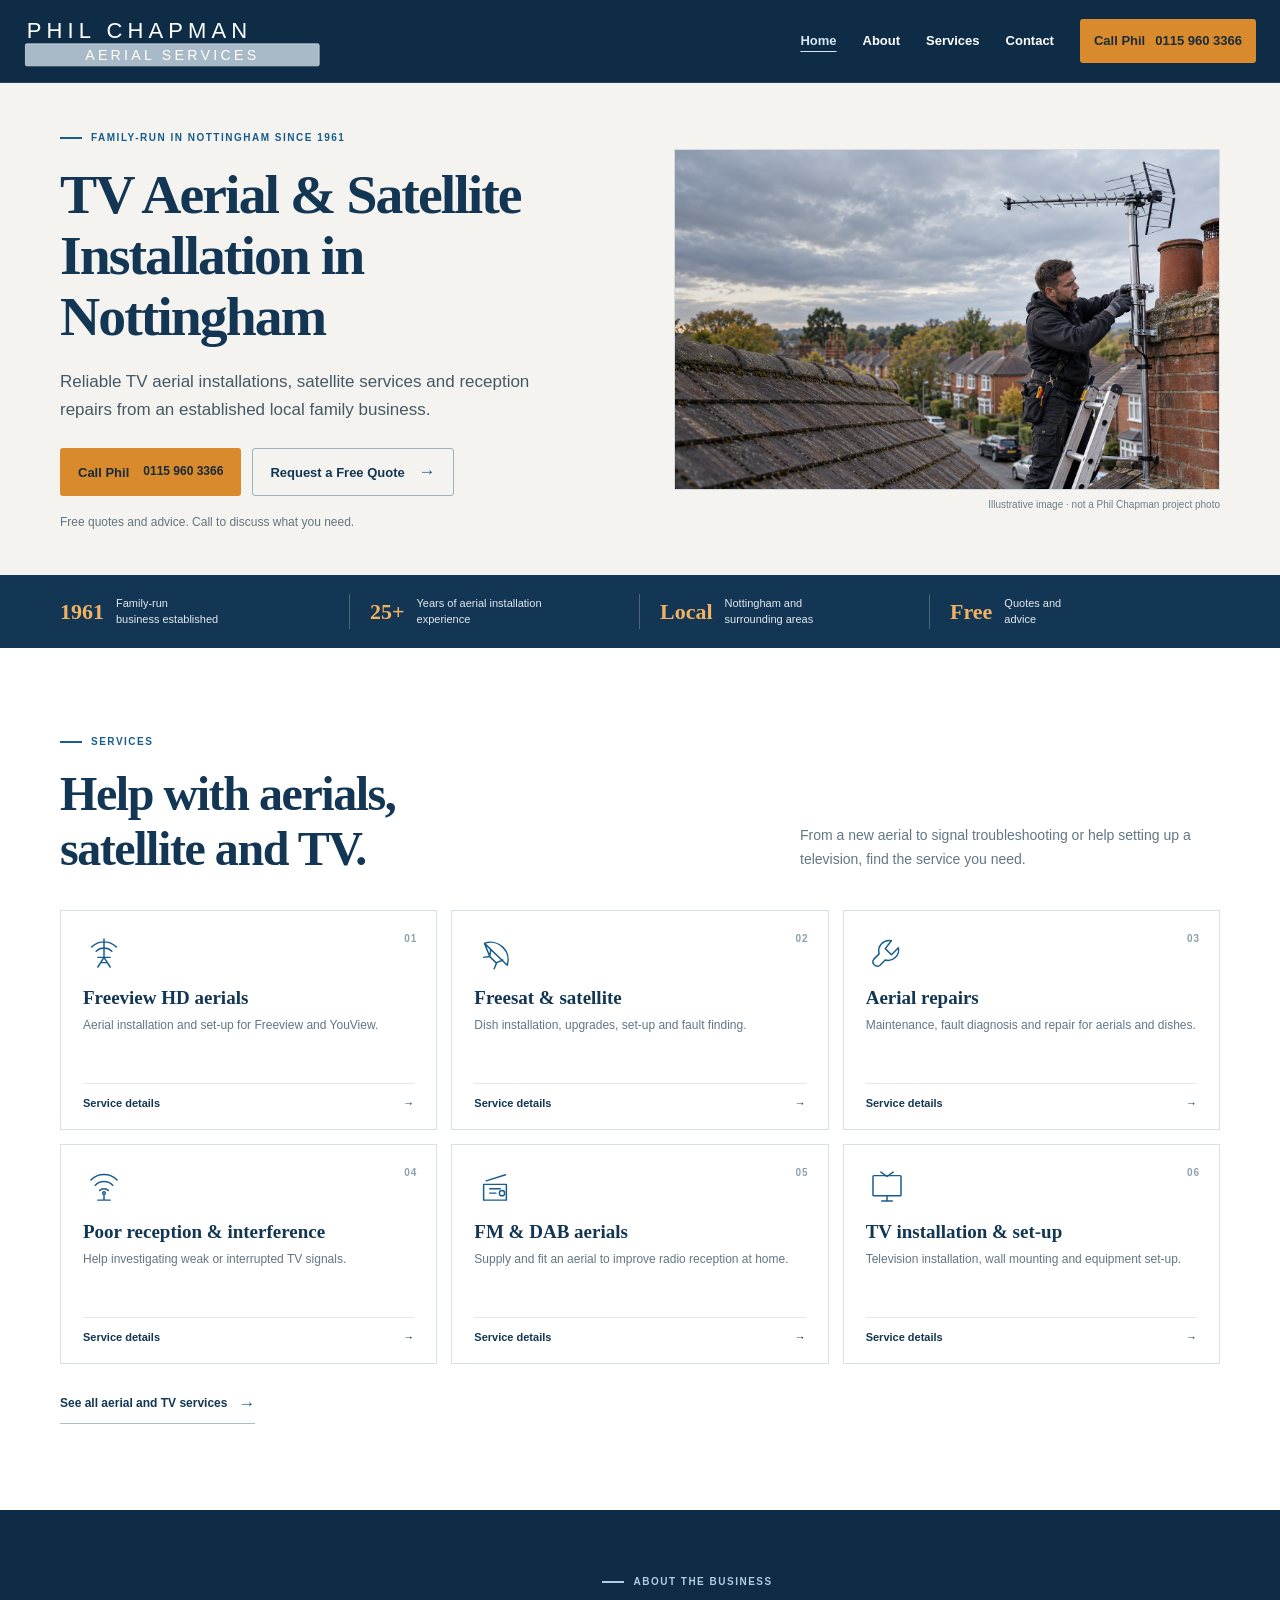
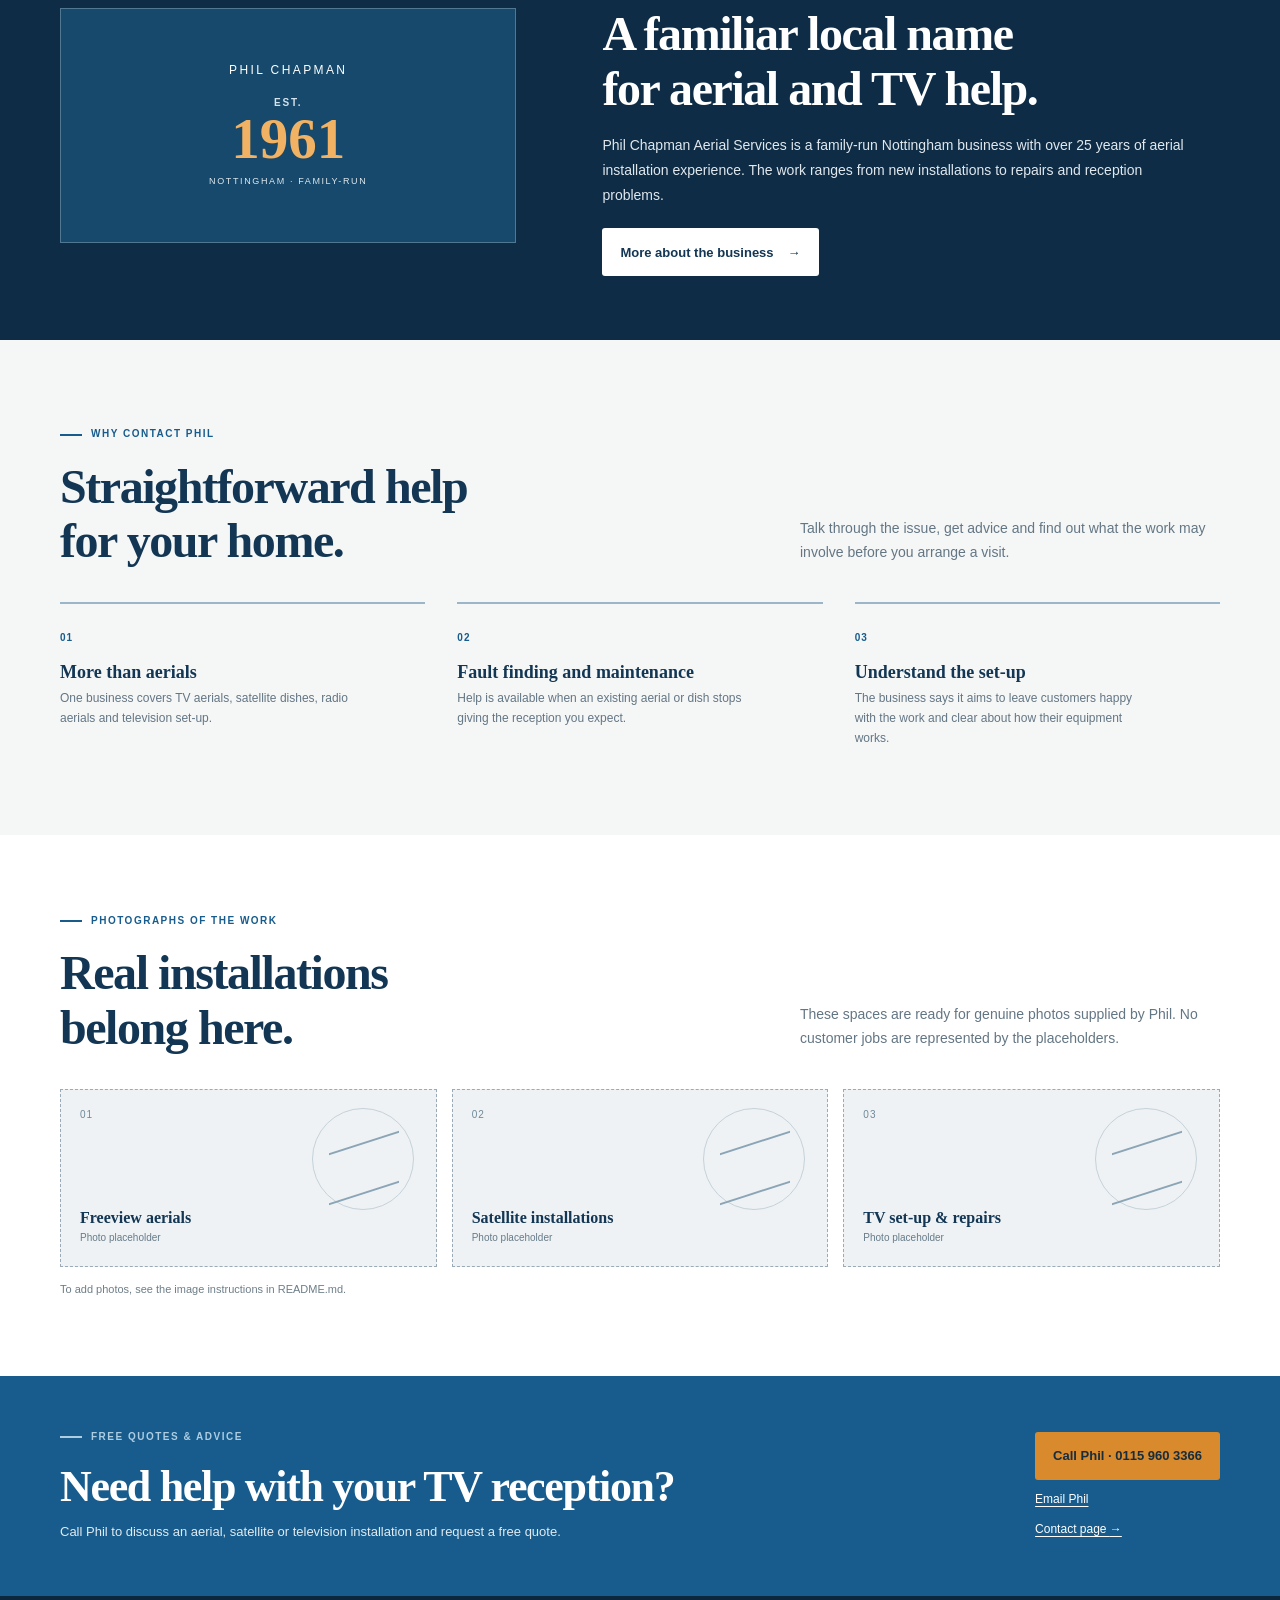
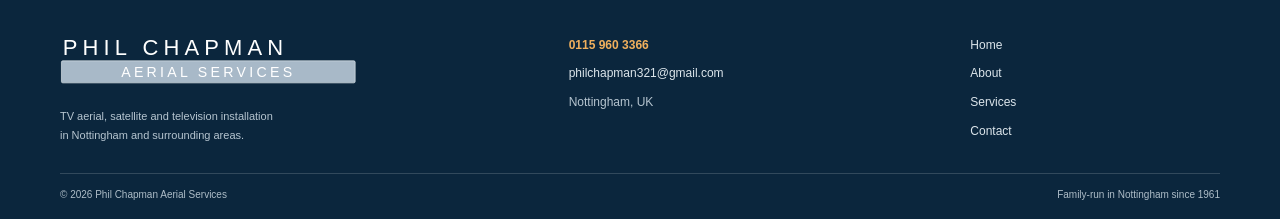
==== commit 9c2879bb: "Add files via upload" ====
--- a/index.html
+++ b/index.html
@@ -1,31 +1,72 @@
 <!doctype html>
-<html lang="en-GB"><head>
-<meta charset="utf-8"><meta name="viewport" content="width=device-width, initial-scale=1">
-<meta name="description" content="Phil Chapman Aerial Services provides Freeview, Freesat, aerial repairs, reception troubleshooting, FM and DAB aerials, and TV installations in Nottingham. Free quotes and advice.">
-<meta name="theme-color" content="#f7f8fa"><title>Phil Chapman Aerial Services | Nottingham TV Aerial & Satellite</title>
-<link rel="preconnect" href="https://fonts.googleapis.com"><link rel="preconnect" href="https://fonts.gstatic.com" crossorigin>
-<link href="https://fonts.googleapis.com/css2?family=DM+Sans:wght@400;500;600;700&family=Manrope:wght@400;500;600;700;800&display=swap" rel="stylesheet">
-<link rel="stylesheet" href="style.css"><script src="script.js" defer></script></head><body>
-<a class="skip-link" href="#main">Skip to content</a>
-<header class="site-header"><div class="nav-wrap"><a class="brand" href="#top" aria-label="Phil Chapman Aerial Services home"><img class="brand-logo-img" src="phil-chapman-aerial-services-logo.svg" alt="Phil Chapman Aerial Services"></a>
-<button class="menu-toggle" type="button" aria-expanded="false" aria-controls="primary-nav" aria-label="Open navigation"><span></span><span></span></button><nav id="primary-nav" class="primary-nav" aria-label="Main navigation"><a href="services.html">Services</a><a href="about.html">About</a><a href="contact.html">Contact</a><a class="nav-phone" href="tel:+441159603366">☎ &nbsp;0115 960 3366</a></nav></div></header>
-<main id="main"><section class="hero" id="top"><div class="hero-bg" role="img" aria-label="Aerial installer fitting a television aerial on a brick home"></div><div class="hero-shade"></div><div class="hero-content page-width"><p class="eyebrow light"><span></span> NOTTINGHAM AERIAL SPECIALISTS · ESTABLISHED 1961</p><h1>TV aerials installed<br><em>and repaired.</em></h1><p class="hero-copy">Local help with aerials, satellite dishes, signal problems and TV set-up — from a Nottingham family business established in 1961.</p><div class="hero-actions"><a class="button button-primary" href="tel:+441159603366">Call now <span>0115 960 3366</span><b>↗</b></a><a class="button button-glass" href="contact.html">Get a free quote <b>→</b></a></div><div class="hero-note"><span class="note-icon">✳</span><span><strong>Free quotes & advice</strong><small>Ask about an installation, repair or reception problem.</small></span></div></div><div class="hero-caption"><span>NOTTINGHAM & SURROUNDING AREAS</span><span>EST. 1961</span></div></section>
-<section class="trust-strip" aria-label="Business highlights"><div class="page-width trust-inner"><div class="trust-item"><span class="trust-number">25<span>+</span></span><span>years of aerial<br>installation experience</span></div><i></i><div class="trust-item"><span class="trust-icon">⌖</span><span>Local knowledge<br>across Nottingham</span></div><i></i><div class="trust-item"><span class="trust-icon">↗</span><span>Free quotes<br>and impartial advice</span></div><i></i><div class="trust-item"><span class="trust-icon">⌂</span><span>Family-run<br>since 1961</span></div></div></section>
-<section class="services section-pad" id="services"><div class="page-width"><div class="section-heading"><div><p class="eyebrow"><span></span> WHAT WE CAN HELP WITH</p><h2>Aerials, repairs<br>and TV set-up.</h2></div><div class="heading-aside"><p>Practical help for your home entertainment: from putting up an aerial or dish to tracing a fault or getting a new television set up.</p><a class="text-link" href="contact.html">Ask about your project <span>→</span></a></div></div><div class="service-grid">
-<article class="service-card"><div class="service-image image-aerial" aria-hidden="true"></div><div class="service-card-content"><span class="service-index">01 / AERIALS</span><h3>Freeview HD aerials</h3><p>New aerial installation, upgrades and set-up for Freeview and YouView.</p><a href="contact.html">Explore service <span>↗</span></a></div></article>
-<article class="service-card"><div class="service-image image-satellite" aria-hidden="true"></div><div class="service-card-content"><span class="service-index">02 / SATELLITE</span><h3>Freesat HD</h3><p>Satellite dish installation, set-up, maintenance and fault finding.</p><a href="contact.html">Explore service <span>↗</span></a></div></article>
-<article class="service-card"><div class="service-image image-repair" aria-hidden="true"></div><div class="service-card-content"><span class="service-index">03 / REPAIRS</span><h3>Aerial repairs</h3><p>Inspection, maintenance and diagnosis when your aerial or dish has a fault.</p><a href="contact.html">Explore service <span>↗</span></a></div></article>
-<article class="service-card"><div class="service-image image-radio" aria-hidden="true"></div><div class="service-card-content"><span class="service-index">04 / RECEPTION</span><h3>Signal troubleshooting</h3><p>Help with poor reception, interference and signal problems, including 4G interference.</p><a href="contact.html">Explore service <span>↗</span></a></div></article>
-<article class="service-card"><div class="service-image image-dab" aria-hidden="true"></div><div class="service-card-content"><span class="service-index">05 / RADIO</span><h3>FM & DAB aerials</h3><p>Supply and installation to help improve radio reception around your home.</p><a href="contact.html">Explore service <span>↗</span></a></div></article>
-<article class="service-card"><div class="service-image image-tv" aria-hidden="true"></div><div class="service-card-content"><span class="service-index">06 / HOME SETUP</span><h3>TV installations</h3><p>TV set-up and wall mounting, with help connecting boxes and related equipment.</p><a href="contact.html">Explore service <span>↗</span></a></div></article></div></div></section>
-<section class="about section-pad" id="about"><div class="page-width about-grid"><div class="about-photo"><div class="about-photo-main" role="img" aria-label="Home in a leafy Nottingham neighbourhood"></div><div class="since-badge"><strong>1961</strong><span>family-run<br>business</span></div><div class="photo-caption">AERIAL INSTALLATION & REPAIR · NOTTINGHAM</div></div><div class="about-copy"><p class="eyebrow"><span></span> A LITTLE ABOUT US</p><h2>A family business,<br>here since 1961.</h2><p>Phil Chapman Aerial Services is a family-run company established in 1961. With over 25 years of aerial installation experience, the business brings local knowledge to every job.</p><p>Whether you need a new installation or help getting to the bottom of a reception issue, you can talk directly with a local specialist and get clear advice about the next step.</p><div class="about-points"><div><span>01</span><p><strong>Experience that counts</strong><small>Over 25 years in aerial installations.</small></p></div><div><span>02</span><p><strong>Clear, considered advice</strong><small>Understand your options before you decide.</small></p></div><div><span>03</span><p><strong>Help after the set-up</strong><small>Get to know how your equipment works.</small></p></div></div><a class="text-link" href="contact.html">Speak with Phil <span>→</span></a></div></div></section>
-<section class="process section-pad"><div class="page-width"><div class="process-heading"><p class="eyebrow light"><span></span> HOW IT WORKS</p><h2>A straightforward<br>way to get it sorted.</h2><p>It starts with a conversation. Get free advice and a quote for the work you have in mind.</p></div><div class="steps"><article><span class="step-no">01</span><div class="step-line"></div><h3>Tell us what’s happening</h3><p>Call or email with the service you need and any reception or equipment issues.</p></article><article><span class="step-no">02</span><div class="step-line"></div><h3>Get advice & a quote</h3><p>Talk through the options and receive a free quote before arranging the work.</p></article><article><span class="step-no">03</span><div class="step-line"></div><h3>Arrange a visit</h3><p>Choose a suitable time to have your installation, repair or set-up taken care of.</p></article></div><a class="button button-outline" href="contact.html">Get started <span>→</span></a></div></section>
-<section class="contact section-pad" id="contact"><div class="page-width contact-grid"><div class="contact-copy"><p class="eyebrow"><span></span> LET’S GET YOU CONNECTED</p><h2>Need an aerial<br>or repair?</h2><p>Call for a free quote and advice, or send an email with a few details. Phil Chapman Aerial Services works in Nottingham and surrounding areas.</p><div class="contact-lines"><a href="tel:+441159603366"><span class="contact-icon">↗</span><span><small>CALL PHIL</small><strong>0115 960 3366</strong></span></a><a href="mailto:philchapman321@gmail.com"><span class="contact-icon">✉</span><span><small>EMAIL</small><strong>philchapman321@gmail.com</strong></span></a></div><p class="response-note">Prefer to speak? Call directly during your preferred hours.</p></div>
-<div class="enquiry-card"><div class="form-header"><span class="form-kicker">SEND AN ENQUIRY</span><span class="form-symbol">↗</span></div><h3>Tell us what you need.</h3><p>Fill in a few details and your email app will open with a message ready to send.</p><form id="enquiry-form"><label for="name">Your name</label><input id="name" name="name" autocomplete="name" required placeholder="Name"><label for="email">Email address</label><input id="email" name="email" type="email" autocomplete="email" required placeholder="you@example.com"><label for="service">What do you need help with?</label><select id="service" name="service" required><option value="" selected disabled>Select a service</option><option>Freeview HD aerial</option><option>Freesat HD / satellite</option><option>Aerial repair</option><option>Poor reception / interference</option><option>FM or DAB aerial</option><option>TV installation</option><option>Something else</option></select><label for="message">A few details</label><textarea id="message" name="message" rows="3" placeholder="Tell us a little about the job"></textarea><button class="button button-primary form-submit" type="submit">Prepare email <span>→</span></button><p class="form-disclaimer">This form opens your email app; it does not send data to a server.</p><p class="form-status" id="form-status" aria-live="polite"></p></form></div></div></section></main>
-<footer class="site-footer"><div class="page-width footer-main"><a class="brand footer-brand" href="#top"><span class="brand-mark">⌁</span><span><strong>PHIL CHAPMAN</strong><small>AERIAL SERVICES</small></span></a><p>TV aerial, satellite and installation services<br>in Nottingham and surrounding areas.</p><div class="footer-links"><a href="services.html">Services</a><a href="about.html">About</a><a href="contact.html">Contact</a></div><a class="footer-call" href="tel:+441159603366">Call 0115 960 3366 <span>↗</span></a></div><div class="page-width footer-bottom"><span>© <span id="year"></span> Phil Chapman Aerial Services</span><span>Family-run in Nottingham since 1961</span><a href="mailto:philchapman321@gmail.com">Email Phil</a></div></footer>
-<a class="mobile-call" href="tel:+441159603366"><span>Call Phil Chapman</span><strong>0115 960 3366</strong></a></body></html>
-
-
-
-
-
+<html lang="en-GB">
+<head>
+  <meta charset="utf-8">
+  <meta name="viewport" content="width=device-width, initial-scale=1">
+  <meta name="description" content="TV aerial and satellite installation in Nottingham from Phil Chapman Aerial Services. Free quotes and advice for aerial repairs, reception problems and TV set-up.">
+  <meta name="theme-color" content="#0e3553">
+  <title>TV Aerial & Satellite Installation in Nottingham | Phil Chapman</title>
+  <link rel="canonical" href="https://mcb96.github.io/Phil-Chapman-Webiste/">
+  <meta property="og:type" content="website">
+  <meta property="og:title" content="Phil Chapman Aerial Services | Nottingham">
+  <meta property="og:description" content="TV aerial installation, satellite services and reception repairs in Nottingham. Free quotes and advice.">
+  <meta property="og:url" content="https://mcb96.github.io/Phil-Chapman-Webiste/">
+  <link rel="stylesheet" href="style.css">
+  <script src="script.js" defer></script>
+  <script type="application/ld+json">{"@context":"https://schema.org","@type":"HomeAndConstructionBusiness","name":"Phil Chapman Aerial Services","url":"https://mcb96.github.io/Phil-Chapman-Webiste/","telephone":"0115 960 3366","email":"philchapman321@gmail.com","address":{"@type":"PostalAddress","addressLocality":"Nottingham","addressCountry":"GB"},"areaServed":{"@type":"City","name":"Nottingham"}}</script>
+</head>
+<body>
+  <a class="skip-link" href="#main">Skip to content</a>
+  <header class="site-header">
+    <div class="nav-wrap">
+      <a class="brand" href="index.html" aria-label="Phil Chapman Aerial Services home"><img src="phil-chapman-aerial-services-logo.svg" alt="Phil Chapman Aerial Services"></a>
+      <button class="menu-toggle" type="button" aria-expanded="false" aria-controls="primary-nav" aria-label="Open navigation"><span></span><span></span></button>
+      <nav id="primary-nav" class="primary-nav" aria-label="Main navigation">
+        <a href="index.html" aria-current="page">Home</a><a href="about.html">About</a><a href="services.html">Services</a><a href="contact.html">Contact</a>
+        <a class="nav-phone" href="tel:01159603366">Call Phil <strong>0115 960 3366</strong></a>
+      </nav>
+    </div>
+  </header>
+  <main id="main">
+    <section class="hero">
+      <div class="page-width hero-grid">
+        <div class="hero-copy">
+          <p class="eyebrow"><span></span> FAMILY-RUN IN NOTTINGHAM SINCE 1961</p>
+          <h1>TV Aerial &amp; Satellite Installation in Nottingham</h1>
+          <p class="hero-intro">Reliable TV aerial installations, satellite services and reception repairs from an established local family business.</p>
+          <div class="hero-actions"><a class="button button-primary" href="tel:01159603366">Call Phil <span>0115 960 3366</span></a><a class="button button-secondary" href="contact.html">Request a Free Quote <span aria-hidden="true">→</span></a></div>
+          <p class="hero-small">Free quotes and advice. Call to discuss what you need.</p>
+        </div>
+        <figure class="hero-media">
+          <img src="aerial-installation-hero.png" width="1736" height="977" fetchpriority="high" alt="Illustrative AI-generated scene of an aerial installer at a Nottingham-style home. This is not a photograph of a Phil Chapman job.">
+          <figcaption>Illustrative image · not a Phil Chapman project photo</figcaption>
+        </figure>
+      </div>
+    </section>
+    <section class="trust-strip" aria-label="Verified business information"><div class="page-width trust-items">
+      <div class="trust-item"><strong>1961</strong><span>Family-run<br>business established</span></div>
+      <div class="trust-item"><strong>25+</strong><span>Years of aerial installation<br>experience</span></div>
+      <div class="trust-item"><strong>Local</strong><span>Nottingham and<br>surrounding areas</span></div>
+      <div class="trust-item"><strong>Free</strong><span>Quotes and<br>advice</span></div>
+    </div></section>
+    <section class="section section-services" id="services">
+      <div class="page-width">
+        <div class="section-heading"><div><p class="eyebrow"><span></span> SERVICES</p><h2>Help with aerials,<br>satellite and TV.</h2></div><p>From a new aerial to signal troubleshooting or help setting up a television, find the service you need.</p></div>
+        <div class="service-grid">
+          <a class="service-card" href="services.html#freeview"><span class="service-icon" aria-hidden="true"><svg viewBox="0 0 48 48"><path d="M24 8v21M17 29h14M20 35h8M24 29l-7 11m7-11 7 11M10 17a20 20 0 0 1 28 0M15 22a13 13 0 0 1 18 0"/></svg></span><span class="service-number">01</span><h3>Freeview HD aerials</h3><p>Aerial installation and set-up for Freeview and YouView.</p><span class="card-link">Service details <b>→</b></span></a>
+          <a class="service-card" href="services.html#freesat"><span class="service-icon" aria-hidden="true"><svg viewBox="0 0 48 48"><path d="M12 13a20 20 0 0 1 26 25L12 13Zm0 0 6 15m0 0 7 7m-7-7-7 1m7-1 1-7m7 14 7-3m-7 3-3 7"/></svg></span><span class="service-number">02</span><h3>Freesat &amp; satellite</h3><p>Dish installation, upgrades, set-up and fault finding.</p><span class="card-link">Service details <b>→</b></span></a>
+          <a class="service-card" href="services.html#repairs"><span class="service-icon" aria-hidden="true"><svg viewBox="0 0 48 48"><path d="M29 10a12 12 0 0 0-14 15L9 31a5 5 0 0 0 7 7l6-6a12 12 0 0 0 15-14l-8 8-7-7 7-9Z"/></svg></span><span class="service-number">03</span><h3>Aerial repairs</h3><p>Maintenance, fault diagnosis and repair for aerials and dishes.</p><span class="card-link">Service details <b>→</b></span></a>
+          <a class="service-card" href="services.html#reception"><span class="service-icon" aria-hidden="true"><svg viewBox="0 0 48 48"><path d="M24 34v5m-7 0h14M19 28a7 7 0 0 1 10 0m-15-6a14 14 0 0 1 20 0m-25-6a21 21 0 0 1 30 0"/><circle cx="24" cy="31" r="1.5"/></svg></span><span class="service-number">04</span><h3>Poor reception &amp; interference</h3><p>Help investigating weak or interrupted TV signals.</p><span class="card-link">Service details <b>→</b></span></a>
+          <a class="service-card" href="services.html#radio"><span class="service-icon" aria-hidden="true"><svg viewBox="0 0 48 48"><path d="M11 21h26v18H11zM14 17l22-7M18 26h12M18 31h7"/><circle cx="32" cy="31" r="3"/></svg></span><span class="service-number">05</span><h3>FM &amp; DAB aerials</h3><p>Supply and fit an aerial to improve radio reception at home.</p><span class="card-link">Service details <b>→</b></span></a>
+          <a class="service-card" href="services.html#tv-installation"><span class="service-icon" aria-hidden="true"><svg viewBox="0 0 48 48"><rect x="8" y="11" width="32" height="23" rx="1"/><path d="M18 40h12m-6-6v6M17 7l7 5 7-5"/></svg></span><span class="service-number">06</span><h3>TV installation &amp; set-up</h3><p>Television installation, wall mounting and equipment set-up.</p><span class="card-link">Service details <b>→</b></span></a>
+        </div>
+        <div class="section-link"><a class="text-link" href="services.html">See all aerial and TV services <span>→</span></a></div>
+      </div>
+    </section>
+    <section class="about-band"><div class="page-width about-band-grid"><div class="heritage-panel"><span>PHIL CHAPMAN</span><strong>EST.</strong><b>1961</b><small>NOTTINGHAM · FAMILY-RUN</small></div><div><p class="eyebrow eyebrow-light"><span></span> ABOUT THE BUSINESS</p><h2>A familiar local name<br>for aerial and TV help.</h2><p>Phil Chapman Aerial Services is a family-run Nottingham business with over 25 years of aerial installation experience. The work ranges from new installations to repairs and reception problems.</p><a class="button button-light" href="about.html">More about the business <span>→</span></a></div></div></section>
+    <section class="section why-section"><div class="page-width"><div class="section-heading"><div><p class="eyebrow"><span></span> WHY CONTACT PHIL</p><h2>Straightforward help<br>for your home.</h2></div><p>Talk through the issue, get advice and find out what the work may involve before you arrange a visit.</p></div><div class="reason-grid"><article><strong>01</strong><h3>More than aerials</h3><p>One business covers TV aerials, satellite dishes, radio aerials and television set-up.</p></article><article><strong>02</strong><h3>Fault finding and maintenance</h3><p>Help is available when an existing aerial or dish stops giving the reception you expect.</p></article><article><strong>03</strong><h3>Understand the set-up</h3><p>The business says it aims to leave customers happy with the work and clear about how their equipment works.</p></article></div></div></section>
+    <section class="work-section"><div class="page-width"><div class="section-heading"><div><p class="eyebrow"><span></span> PHOTOGRAPHS OF THE WORK</p><h2>Real installations<br>belong here.</h2></div><p>These spaces are ready for genuine photos supplied by Phil. No customer jobs are represented by the placeholders.</p></div><div class="work-grid"><div class="work-placeholder"><span class="work-mark" aria-hidden="true">01</span><strong>Freeview aerials</strong><small>Photo placeholder</small></div><div class="work-placeholder"><span class="work-mark" aria-hidden="true">02</span><strong>Satellite installations</strong><small>Photo placeholder</small></div><div class="work-placeholder"><span class="work-mark" aria-hidden="true">03</span><strong>TV set-up &amp; repairs</strong><small>Photo placeholder</small></div></div><p class="work-note">To add photos, see the image instructions in README.md.</p></div></section>
+    <section class="final-cta"><div class="page-width final-cta-inner"><div><p class="eyebrow eyebrow-light"><span></span> FREE QUOTES &amp; ADVICE</p><h2>Need help with your TV reception?</h2><p>Call Phil to discuss an aerial, satellite or television installation and request a free quote.</p></div><div class="cta-actions"><a class="button button-amber" href="tel:01159603366">Call Phil · 0115 960 3366</a><a class="cta-email" href="mailto:philchapman321@gmail.com">Email Phil</a><a class="cta-email" href="contact.html">Contact page <span>→</span></a></div></div></section>
+  </main>
+  <footer class="site-footer"><div class="page-width footer-main"><div class="footer-branding"><a class="brand" href="index.html"><img src="phil-chapman-aerial-services-logo.svg" alt="Phil Chapman Aerial Services"></a><p>TV aerial, satellite and television installation<br>in Nottingham and surrounding areas.</p></div><div class="footer-contact"><a href="tel:01159603366">0115 960 3366</a><a href="mailto:philchapman321@gmail.com">philchapman321@gmail.com</a><span>Nottingham, UK</span></div><nav class="footer-nav" aria-label="Footer navigation"><a href="index.html">Home</a><a href="about.html">About</a><a href="services.html">Services</a><a href="contact.html">Contact</a></nav></div><div class="page-width footer-bottom"><span>© <span id="year"></span> Phil Chapman Aerial Services</span><span>Family-run in Nottingham since 1961</span></div></footer>
+</body></html>
--- a/style.css
+++ b/style.css
@@ -1,25 +1,16 @@
-:root{--navy:#101f34;--blue:#4778a5;--ink:#27384b;--muted:#6b7b8b;--line:#dfe5e9;--paper:#f7f8fa;--serif:'Manrope',sans-serif;--sans:'DM Sans',sans-serif;--max:1200px}*{box-sizing:border-box}html{scroll-behavior:smooth;scroll-padding-top:90px}body{margin:0;background:#fff;color:var(--ink);font:16px/1.65 var(--sans);-webkit-font-smoothing:antialiased}a{color:inherit;text-decoration:none}button,input,textarea,select{font:inherit}.page-width{width:min(var(--max),calc(100% - 64px));margin-inline:auto}.skip-link{position:absolute;top:-60px;left:16px;background:#fff;padding:10px 16px;z-index:50}.skip-link:focus{top:12px}.site-header{height:88px;background:rgba(255,255,255,.96);position:sticky;top:0;z-index:20;border-bottom:1px solid rgba(20,42,65,.07);backdrop-filter:blur(12px)}.nav-wrap{width:min(1320px,calc(100% - 64px));height:100%;margin:auto;display:flex;justify-content:space-between;align-items:center}.brand{display:inline-flex;align-items:center;gap:12px;color:var(--navy)}.brand-mark{width:44px;height:44px;background:var(--navy);border-radius:50%;display:grid;place-items:center;color:#fff;font-size:27px}.brand strong,.brand small{display:block;line-height:1.3}.brand strong{font:800 13px var(--serif);letter-spacing:.09em}.brand small{font-size:9px;font-weight:700;letter-spacing:.13em;color:#728194;margin-top:4px}.primary-nav{display:flex;align-items:center;gap:40px;font-size:14px;font-weight:600;color:#3e4e60}.primary-nav>a:not(.nav-phone):hover{color:var(--blue)}.nav-phone{display:flex;align-items:center;gap:9px;color:var(--navy);font-weight:700;padding:12px 16px;border:1px solid var(--line);border-radius:4px;transition:.2s}.nav-phone:hover{background:var(--navy);color:#fff}.menu-toggle{display:none}
-.hero{height:650px;min-height:580px;position:relative;background:#162a40;overflow:hidden;color:white}.hero-bg{position:absolute;inset:0;background-image:url('https://images.unsplash.com/photo-1600585154340-be6161a56a0c?auto=format&fit=crop&w=2200&q=85');background-position:center 48%;background-size:cover;animation:heroReveal 1s ease-out both}.hero-shade{position:absolute;inset:0;background:linear-gradient(90deg,rgba(10,25,42,.91),rgba(10,25,42,.75) 39%,rgba(10,25,42,.16) 78%),linear-gradient(0deg,rgba(10,25,42,.45),transparent 35%)}.hero-content{position:relative;padding-top:118px;animation:fadeUp .7s .1s both}.eyebrow{font-size:10px;font-weight:700;letter-spacing:.18em;color:var(--blue);display:flex;align-items:center;gap:10px;margin:0 0 22px}.eyebrow span{width:25px;height:1px;background:currentColor}.eyebrow.light{color:#9fbad0}.hero h1,.section-heading h2,.about-copy h2,.process-heading h2,.contact-copy h2{font:700 clamp(44px,6vw,76px)/1.09 var(--serif);letter-spacing:-.055em;margin:0;color:var(--navy)}.hero h1{color:#fff;font-size:clamp(54px,7vw,86px)}.hero h1 em{font-weight:500;color:#c5d9e9;font-style:normal}.hero-copy{max-width:490px;margin:24px 0 31px;color:#e2e7ed;font-size:17px;line-height:1.7}.hero-actions{display:flex;gap:12px}.button{min-height:54px;padding:0 21px;display:inline-flex;align-items:center;justify-content:center;gap:17px;border:1px solid transparent;border-radius:3px;font-size:13px;font-weight:700;transition:transform .2s,background .2s,color .2s}.button:hover{transform:translateY(-2px)}.button-primary{background:#fff;color:var(--navy)}.button-primary:hover{background:#dceaf4}.button-glass{border-color:rgba(255,255,255,.55);color:#fff;background:rgba(255,255,255,.05)}.button-glass:hover{background:#fff;color:var(--navy)}.hero-note{display:flex;align-items:center;gap:12px;margin-top:48px;color:#fff}.note-icon{width:31px;height:31px;border:1px solid rgba(255,255,255,.4);border-radius:50%;display:grid;place-items:center;color:#c8dbea}.hero-note strong,.hero-note small{display:block}.hero-note strong{font-size:12px}.hero-note small{font-size:11px;color:#c4ccd4;margin-top:2px}.hero-caption{position:absolute;bottom:24px;left:max(32px,calc((100% - var(--max))/2));right:max(32px,calc((100% - var(--max))/2));display:flex;justify-content:space-between;color:rgba(255,255,255,.72);font-size:9px;letter-spacing:.18em}
-.trust-strip{background:#f3f6f8;border-bottom:1px solid #e7ebee}.trust-inner{min-height:123px;display:flex;align-items:center;justify-content:space-between}.trust-item{display:flex;align-items:center;gap:14px;color:#667789;font-size:12px;line-height:1.45}.trust-number{font:700 34px var(--serif);color:var(--navy);letter-spacing:-.05em}.trust-number span{font-size:21px;color:var(--blue)}.trust-icon{font:30px var(--serif);color:var(--blue)}.trust-inner i{height:39px;width:1px;background:#d7dfe4}.section-pad{padding:112px 0}.section-heading{display:flex;justify-content:space-between;align-items:end;margin-bottom:49px}.section-heading h2,.about-copy h2,.process-heading h2,.contact-copy h2{font-size:clamp(38px,4.4vw,55px)}.heading-aside{width:340px;padding-bottom:5px}.heading-aside p{margin:0 0 16px;font-size:14px;color:var(--muted)}.text-link{font-size:12px;font-weight:700;color:var(--navy);border-bottom:1px solid #a9bac8;padding-bottom:6px}.text-link span{color:var(--blue);margin-left:10px;font-size:16px;transition:margin .2s}.text-link:hover span{margin-left:16px}.service-grid{display:grid;grid-template-columns:repeat(3,1fr);gap:21px}.service-card{border:1px solid #e7ebee;background:#fff;transition:transform .25s,box-shadow .25s}.service-card:hover{transform:translateY(-5px);box-shadow:0 15px 35px rgba(17,43,67,.1)}.service-image{height:193px;background-size:cover;background-position:center;position:relative}.service-image:after{content:"";position:absolute;inset:0;background:linear-gradient(0deg,rgba(14,32,52,.16),transparent 50%)}.image-aerial{background-image:url('https://images.unsplash.com/photo-1600607687939-ce8a6c25118c?auto=format&fit=crop&w=900&q=80')}.image-satellite{background-image:url('https://images.unsplash.com/photo-1600607687920-4e2a09cf159d?auto=format&fit=crop&w=900&q=80')}.image-repair{background-image:url('https://images.unsplash.com/photo-1600566753086-00f18fb6b3ea?auto=format&fit=crop&w=900&q=80')}.image-radio{background-image:url('https://images.unsplash.com/photo-1519608487953-e999c86e7455?auto=format&fit=crop&w=900&q=80')}.image-dab{background-image:url('https://images.unsplash.com/photo-1600607687920-4e2a09cf159d?auto=format&fit=crop&w=900&q=80&sat=-35')}.image-tv{background-image:url('https://images.unsplash.com/photo-1593359677879-a4bb92f829d1?auto=format&fit=crop&w=900&q=80')}.service-card-content{padding:23px}.service-index{font-size:9px;font-weight:700;letter-spacing:.17em;color:#8a9bab}.service-card h3{font:700 19px var(--serif);color:var(--navy);margin:12px 0 8px}.service-card p{font-size:13px;line-height:1.65;color:var(--muted);margin:0;min-height:64px}.service-card-content>a{display:flex;justify-content:space-between;align-items:center;border-top:1px solid #e7ebee;padding-top:13px;margin-top:15px;font-size:11px;font-weight:700;color:var(--navy)}.service-card-content>a span{font-size:17px;color:var(--blue)}
-.about{background:#f5f7f8}.about-grid{display:grid;grid-template-columns:1fr 1fr;gap:100px;align-items:center}.about-photo{position:relative;padding:0 32px 35px 0}.about-photo-main{height:540px;background-image:url('https://images.unsplash.com/photo-1600607687920-4e2a09cf159d?auto=format&fit=crop&w=1200&q=85');background-position:center;background-size:cover;position:relative;z-index:1}.about-photo:before{position:absolute;content:"";left:20px;top:20px;width:100%;height:100%;border:1px solid #c9d4dc;z-index:0}.since-badge{position:absolute;right:0;bottom:80px;z-index:2;width:130px;height:130px;background:var(--navy);color:#fff;display:flex;flex-direction:column;justify-content:center;align-items:center}.since-badge strong{font:700 31px var(--serif)}.since-badge span{font-size:10px;line-height:1.4;text-align:center;color:#c8d5df}.photo-caption{position:absolute;bottom:0;left:0;font-size:9px;letter-spacing:.14em;color:#8392a0}.about-copy .eyebrow{margin-bottom:20px}.about-copy h2{margin-bottom:22px}.about-copy>p:not(.eyebrow){font-size:14px;color:var(--muted);line-height:1.85;margin:0 0 15px}.about-points{margin:29px 0 28px;border-top:1px solid #dce3e7}.about-points>div{display:flex;align-items:center;gap:18px;padding:14px 0;border-bottom:1px solid #dce3e7}.about-points>div>span{font:600 12px var(--serif);color:#8da1b1}.about-points p{margin:0}.about-points strong,.about-points small{display:block}.about-points strong{font:700 13px var(--serif);color:var(--navy)}.about-points small{font-size:11px;color:var(--muted);margin-top:2px}
-.process{background:var(--navy);color:#fff}.process-heading{max-width:460px}.process-heading .eyebrow{margin-bottom:19px}.process-heading h2{color:white}.process-heading>p:last-child{font-size:14px;color:#b5c2cd;max-width:380px;margin:19px 0 0}.steps{display:grid;grid-template-columns:repeat(3,1fr);gap:45px;margin-top:68px}.step-no{font:500 14px var(--serif);color:#a8c3d8}.step-line{height:1px;background:rgba(255,255,255,.2);margin:15px 0 21px;position:relative}.step-line:before{content:"";position:absolute;left:0;top:-2px;width:5px;height:5px;border-radius:50%;background:#9dbcd4}.steps h3{font:700 17px var(--serif);margin:0 0 8px;color:#fff}.steps p{font-size:12px;color:#adbac6;line-height:1.75;margin:0;max-width:270px}.button-outline{margin-top:45px;border-color:rgba(255,255,255,.45);color:#fff}.button-outline:hover{background:#fff;color:var(--navy)}
-.contact{background:#f5f7f8}.contact-grid{display:grid;grid-template-columns:.94fr 1fr;gap:105px;align-items:center}.contact-copy h2{margin-bottom:22px}.contact-copy>p:not(.eyebrow){max-width:460px;font-size:14px;color:var(--muted);line-height:1.8}.contact-lines{margin-top:31px;display:flex;flex-direction:column;gap:17px}.contact-lines>a{display:flex;align-items:center;gap:14px}.contact-icon{width:40px;height:40px;display:grid;place-items:center;border:1px solid #cbd6de;border-radius:50%;color:var(--blue);font-size:16px}.contact-lines small,.contact-lines strong{display:block}.contact-lines small{font-size:9px;font-weight:700;letter-spacing:.15em;color:#8b9aa8}.contact-lines strong{font:700 15px var(--serif);color:var(--navy);margin-top:2px}.contact-lines>a:hover strong{color:var(--blue)}.contact-copy .response-note{margin-top:24px;font-size:11px!important;color:#82909c!important}.enquiry-card{background:#fff;padding:36px 39px;box-shadow:0 12px 44px rgba(26,49,71,.07);border:1px solid #e7ebee}.form-header{display:flex;justify-content:space-between;align-items:center}.form-kicker{font-size:9px;letter-spacing:.16em;font-weight:700;color:var(--blue)}.form-symbol{width:32px;height:32px;display:grid;place-items:center;border:1px solid #d8e0e5;border-radius:50%;color:var(--blue)}.enquiry-card h3{font:700 22px var(--serif);color:var(--navy);margin:17px 0 3px}.enquiry-card>p{font-size:12px;color:var(--muted);margin:0 0 22px}.enquiry-card form{display:grid}.enquiry-card label{font-size:10px;font-weight:700;color:#526274;margin:12px 0 6px}.enquiry-card input,.enquiry-card textarea,.enquiry-card select{width:100%;border:1px solid #dce3e8;border-radius:2px;padding:11px 12px;background:#fff;color:var(--ink);font-size:12px;outline:0;transition:border .2s,box-shadow .2s}.enquiry-card input:focus,.enquiry-card textarea:focus,.enquiry-card select:focus{border-color:#5c86a8;box-shadow:0 0 0 3px rgba(71,120,165,.12)}.enquiry-card textarea{resize:vertical}.form-submit{justify-content:space-between;margin-top:17px;background:var(--navy);color:#fff;cursor:pointer}.form-submit:hover{background:#264966}.form-disclaimer{font-size:10px;color:#8896a3;margin:10px 0 0}.form-status{font-size:11px;color:#356b45;margin:8px 0 0;min-height:16px}.site-footer{background:#0d1b2c;color:#d6e0e7}.footer-main{min-height:176px;display:flex;align-items:center;justify-content:space-between;gap:30px}.footer-brand{color:#fff}.footer-brand .brand-mark{background:#213d57}.footer-brand small{color:#9baebe}.footer-main>p{font-size:11px;color:#9babb8;line-height:1.8}.footer-links{display:flex;gap:20px;font-size:11px;color:#c4cfd7}.footer-links a:hover,.footer-bottom a:hover{color:white}.footer-call{font-size:12px;font-weight:700}.footer-call span{color:#9dbcd4;margin-left:8px}.footer-bottom{min-height:57px;border-top:1px solid rgba(255,255,255,.13);display:flex;align-items:center;justify-content:space-between;color:#8596a5;font-size:10px}.footer-bottom a{color:#bdc9d2}.mobile-call{display:none}.menu-toggle:focus-visible,a:focus-visible,button:focus-visible{outline:3px solid #7da6c5;outline-offset:3px}@keyframes fadeUp{from{opacity:0;transform:translateY(16px)}to{opacity:1;transform:translateY(0)}}@keyframes heroReveal{from{transform:scale(1.05);opacity:.75}to{transform:scale(1);opacity:1}}
-@media(max-width:950px){.page-width{width:min(100% - 48px,var(--max))}.nav-wrap{width:calc(100% - 48px)}.primary-nav{gap:24px}.hero{height:610px}.hero-content{padding-top:105px}.about-grid{gap:55px}.about-photo-main{height:480px}.contact-grid{gap:55px}.trust-item{font-size:10px;gap:9px}.service-image{height:165px}.service-card-content{padding:19px}.footer-main{gap:15px}.footer-links{gap:13px}}
-@media(max-width:700px){html{scroll-padding-top:72px}.site-header{height:72px}.nav-wrap{width:calc(100% - 38px)}.brand-mark{width:39px;height:39px}.brand strong{font-size:12px}.brand small{font-size:8px}.menu-toggle{display:flex;width:42px;height:42px;flex-direction:column;justify-content:center;align-items:center;gap:6px;background:transparent;border:1px solid var(--line);border-radius:3px;cursor:pointer}.menu-toggle span{width:17px;height:1px;background:var(--navy);transition:transform .2s}.menu-toggle[aria-expanded=true] span:first-child{transform:translateY(3.5px) rotate(45deg)}.menu-toggle[aria-expanded=true] span:last-child{transform:translateY(-3.5px) rotate(-45deg)}.primary-nav{position:absolute;top:72px;left:0;right:0;background:#fff;padding:0 23px;display:flex;flex-direction:column;align-items:stretch;gap:0;max-height:0;overflow:hidden;transition:max-height .25s,padding .25s;box-shadow:0 12px 15px rgba(16,31,52,.08)}.primary-nav.is-open{max-height:310px;padding-top:12px;padding-bottom:18px;border-top:1px solid #edf0f2}.primary-nav>a:not(.nav-phone){padding:12px 0;border-bottom:1px solid #eef1f3}.nav-phone{margin-top:13px;justify-content:center}.hero{min-height:650px;height:calc(100svh - 72px);max-height:780px}.hero-bg{background-position:57% center}.hero-shade{background:linear-gradient(90deg,rgba(10,25,42,.86),rgba(10,25,42,.43)),linear-gradient(0deg,rgba(10,25,42,.52),transparent 50%)}.page-width{width:calc(100% - 42px)}.hero-content{padding-top:94px}.eyebrow{font-size:9px;letter-spacing:.15em}.hero h1{font-size:clamp(53px,14vw,72px)}.hero-copy{font-size:15px;max-width:390px;margin-top:20px}.hero-actions{flex-direction:column;align-items:flex-start;gap:10px}.button{min-height:51px}.hero-note{margin-top:35px}.hero-caption{left:21px;right:21px;bottom:18px;font-size:8px}.trust-inner{min-height:0;padding-block:23px;display:grid;grid-template-columns:1fr 1fr;gap:20px 14px}.trust-inner i{display:none}.trust-item{font-size:10px}.trust-number{font-size:28px}.trust-icon{font-size:26px}.section-pad{padding:76px 0}.section-heading{display:block;margin-bottom:34px}.section-heading h2,.about-copy h2,.process-heading h2,.contact-copy h2{font-size:clamp(38px,10vw,49px)}.heading-aside{width:auto;margin-top:17px}.heading-aside p{font-size:13px}.service-grid{grid-template-columns:1fr 1fr;gap:12px}.service-image{height:140px}.service-card-content{padding:15px}.service-index{font-size:8px}.service-card h3{font-size:16px;margin:9px 0 6px}.service-card p{font-size:11px;line-height:1.55;min-height:84px}.service-card-content>a{margin-top:12px;padding-top:10px;font-size:10px}.about-grid{grid-template-columns:1fr;gap:50px}.about-photo{margin:0 10px 0 0;padding-right:22px;padding-bottom:30px}.about-photo-main{height:350px}.about-photo:before{left:12px;top:12px}.since-badge{width:102px;height:102px;bottom:62px}.since-badge strong{font-size:25px}.photo-caption{font-size:8px}.about-copy .eyebrow{margin-bottom:15px}.about-points{margin-top:23px}.steps{grid-template-columns:1fr;gap:28px;margin-top:42px}.steps article{display:grid;grid-template-columns:28px 1fr;column-gap:14px}.step-no{grid-row:span 3;padding-top:1px}.step-line{grid-column:2;margin:8px 0 14px}.steps h3,.steps p{grid-column:2}.steps p{max-width:none}.button-outline{margin-top:36px}.contact-grid{grid-template-columns:1fr;gap:38px}.contact-copy>p:not(.eyebrow){font-size:13px}.contact-lines{margin-top:24px}.enquiry-card{padding:25px 22px}.footer-main{padding:32px 0;display:grid;grid-template-columns:1fr 1fr;gap:20px}.footer-main>p{margin:0;font-size:10px}.footer-links{display:flex;flex-wrap:wrap;font-size:10px}.footer-call{justify-self:end;font-size:10px}.footer-bottom{padding:15px 0;min-height:auto;display:grid;grid-template-columns:1fr 1fr;gap:7px;font-size:9px}.footer-bottom span:nth-child(2){text-align:right}.footer-bottom a{grid-column:span 2}.mobile-call{position:fixed;z-index:19;bottom:0;left:0;right:0;background:#fff;border-top:1px solid #dce3e8;box-shadow:0 -5px 18px rgba(16,31,52,.08);display:flex;align-items:center;justify-content:space-between;padding:10px 21px calc(10px + env(safe-area-inset-bottom));color:var(--navy)}.mobile-call span{font-size:11px;color:var(--muted)}.mobile-call strong{font-size:13px}.site-footer{padding-bottom:55px}}
-@media(max-width:380px){.service-grid{grid-template-columns:1fr}.service-image{height:175px}.service-card p{min-height:0}.hero-actions .button{padding-inline:16px}.trust-item{font-size:9px}}@media(prefers-reduced-motion:reduce){*,*::before,*::after{scroll-behavior:auto!important;animation-duration:.01ms!important;animation-iteration-count:1!important;transition-duration:.01ms!important}}
-/* Trade-first visual direction: familiar, practical and rooted in the business's heritage. */
-:root{--navy:#18314a;--blue:#356b91;--ink:#34434d;--muted:#68747b;--paper:#f4f3ef;--warm:#c89045}
-body{background:#fbfaf7;color:var(--ink)}.site-header{background:#fbfaf7}.brand-mark{background:#18314a;border-radius:4px}.brand-mark::after{content:""}.hero{background:#243a4b}.hero-bg{background-image:url('https://images.unsplash.com/photo-1504307651254-35680f356dfd?auto=format&fit=crop&w=2200&q=85');background-position:center 46%;filter:saturate(.72)}.hero-shade{background:linear-gradient(90deg,rgba(19,39,57,.93),rgba(19,39,57,.77) 42%,rgba(19,39,57,.21) 82%),linear-gradient(0deg,rgba(19,39,57,.48),transparent 36%)}.hero h1 em{color:#e5c999}.eyebrow,.eyebrow.light{color:#af8142}.eyebrow span{background:currentColor}.hero .eyebrow.light{color:#e5c999}.button-primary{background:#c89045;color:#14283b}.button-primary:hover{background:#dbac68}.button-glass{border-color:rgba(255,255,255,.64)}.note-icon{color:#e5c999;border-color:rgba(229,201,153,.6)}.trust-strip{background:#f0eee8;border-color:#e2ded3}.trust-number span,.trust-icon,.service-card-content>a span,.text-link span{color:#a97736}.services{background:#fbfaf7}.service-card{background:#fffefa;border-color:#e5e1d7;border-radius:3px}.service-card:hover{box-shadow:0 10px 23px rgba(39,50,56,.1)}.service-image{height:210px;background-position:center 57%}.image-aerial{background-image:url('https://images.unsplash.com/photo-1600585154340-be6161a56a0c?auto=format&fit=crop&w=900&q=85')}.image-satellite{background-image:url('https://images.unsplash.com/photo-1600607687939-ce8a6c25118c?auto=format&fit=crop&w=900&q=85')}.image-repair{background-image:url('https://images.unsplash.com/photo-1504307651254-35680f356dfd?auto=format&fit=crop&w=900&q=85')}.image-radio{background-image:url('https://images.unsplash.com/photo-1581092921461-eab62e97a780?auto=format&fit=crop&w=900&q=85')}.image-dab{background-image:url('https://images.unsplash.com/photo-1600607687920-4e2a09cf159d?auto=format&fit=crop&w=900&q=85')}.image-tv{background-image:url('https://images.unsplash.com/photo-1593359677879-a4bb92f829d1?auto=format&fit=crop&w=900&q=85')}.service-card h3{font-size:18px}.service-card-content>a{border-color:#e4e0d8}.about{background:#f0eee8}.about-photo:before{border-color:#c8b99f}.since-badge{background:#29465d;border-radius:2px}.photo-caption{color:#786846}.about-points,.about-points>div{border-color:#ddd8cd}.about-points>div>span{color:#a97736}.process{background:#263c4b}.process .eyebrow.light{color:#e5c999}.step-line:before{background:#c89045}.button-outline:hover{color:#20394d}.contact{background:#f4f2ed}.enquiry-card{background:#fffefa;border-color:#e4e0d7;box-shadow:0 9px 30px rgba(36,50,60,.08)}.form-kicker,.form-symbol,.contact-icon{color:#a97736}.form-submit{background:#263c4b;color:white}.form-submit:hover{background:#375b73}.site-footer{background:#1b2e3b}.footer-brand .brand-mark{background:#29465d}.mobile-call{background:#fffefa}
-.hero-bg{background-image:url('aerial-installation-hero.png');background-position:center 54%;filter:saturate(.78)}
-.hero-shade{background:linear-gradient(90deg,rgba(20,39,54,.87),rgba(20,39,54,.62) 44%,rgba(20,39,54,.08) 82%),linear-gradient(0deg,rgba(20,39,54,.5),transparent 37%)}
-.image-aerial,.image-repair{background-image:url('aerial-installation-hero.png');background-position:center 48%}
-
-/* Reconnect the redesign to the original Phil Chapman brand. The source site uses
-   a saturated blue field, brighter blue navigation and a silver-blue logo bar. */
-:root{--navy:#075184;--blue:#1672b8;--ink:#263746;--muted:#667887;--paper:#f2f3f4;--warm:#b8c6d0}
-body{background:#fff;color:var(--ink)}.site-header{background:#075184;border:0;color:#fff}.site-header .brand{color:#fff}.brand-logo{display:flex;flex-direction:column;line-height:1;min-width:290px}.brand-logo strong{font:500 28px/1.12 Arial,sans-serif;letter-spacing:.17em;color:#fff;text-shadow:0 1px 2px rgba(0,0,0,.3)}.brand-logo small{display:block;background:linear-gradient(#d4dce2,#8599aa);box-shadow:0 2px 4px rgba(0,0,0,.35);border-radius:2px;color:#fff;text-align:center;font:500 17px/1.3 Arial,sans-serif;letter-spacing:.14em;padding:2px 5px;margin-top:3px}.primary-nav{color:#fff;gap:30px}.primary-nav>a:not(.nav-phone):hover{color:#d7eaff}.nav-phone{border-color:rgba(255,255,255,.52);color:#fff}.nav-phone:hover{background:#fff;color:#075184}.hero{background:#064875}.hero-bg{background-image:url('aerial-installation-hero.png');background-position:center 54%;filter:none}.hero-shade{background:linear-gradient(90deg,rgba(0,61,103,.9),rgba(0,74,124,.7) 42%,rgba(0,69,114,.14) 82%),linear-gradient(0deg,rgba(0,60,100,.45),transparent 40%)}.hero h1 em{color:#cfe5f5}.eyebrow,.eyebrow.light{color:#4b95ce}.hero .eyebrow.light{color:#b9d8ef}.button-primary{background:#fff;color:#075184}.button-primary:hover{background:#dceefa}.button-glass{border-color:rgba(255,255,255,.65)}.note-icon{color:#d6eafa;border-color:rgba(214,234,250,.7)}.trust-strip{background:#ededed;border-color:#d5d9dc}.trust-number span,.trust-icon,.service-card-content>a span,.text-link span{color:#1672b8}.services{background:#fff}.service-card{background:#fff;border-color:#dce1e5;border-radius:0}.service-card:hover{box-shadow:0 10px 24px rgba(0,66,112,.13)}.service-card h3{color:#075184}.about{background:#f0f1f2}.about-photo:before{border-color:#8aacc5}.since-badge{background:#075184;border-radius:0}.photo-caption{color:#587286}.about-points,.about-points>div{border-color:#d1d7dc}.about-points>div>span{color:#1672b8}.process{background:#075184}.process .eyebrow.light{color:#bfdef2}.step-line:before{background:#fff}.button-outline:hover{color:#075184}.contact{background:#eef1f3}.enquiry-card{background:#fff;border-color:#d8e0e5;box-shadow:0 9px 30px rgba(0,67,112,.1)}.form-kicker,.form-symbol,.contact-icon{color:#1672b8}.form-submit{background:#1672b8;color:#fff}.form-submit:hover{background:#075184}.site-footer{background:#064875}.footer-brand .brand-mark{background:#1672b8}.mobile-call{background:#fff}.menu-toggle{border-radius:2px}@media(max-width:700px){.brand-logo{min-width:0}.brand-logo strong{font-size:20px}.brand-logo small{font-size:12px}.primary-nav{background:#075184;color:white}.primary-nav>a:not(.nav-phone){border-color:rgba(255,255,255,.18)}.menu-toggle span{background:#fff}.menu-toggle{border-color:rgba(255,255,255,.5)}}
-.inner-hero{position:relative;padding:85px 0 78px;color:#fff;background:linear-gradient(90deg,rgba(0,67,112,.94),rgba(0,76,125,.78) 48%,rgba(0,65,105,.4)),url('aerial-installation-hero.png') center 49%/cover}.inner-hero .page-width{position:relative}.inner-hero h1{font:700 clamp(42px,6vw,66px)/1.12 var(--serif);letter-spacing:-.04em;margin:0;color:#fff}.inner-hero p:not(.eyebrow){max-width:580px;color:#e0eaf1;font-size:16px;margin:17px 0 24px}.inner-hero .eyebrow{color:#bbd9ef}.primary-nav a[aria-current=page]{text-decoration:underline;text-underline-offset:7px}.service-list{background:#f3f4f5}.service-intro{max-width:350px;color:var(--muted);font-size:14px;margin:0 0 8px}.detail-grid{display:grid;grid-template-columns:repeat(2,1fr);gap:16px}.detail-card{background:white;border:1px solid #dce1e5;padding:25px 27px;min-height:220px;display:flex;flex-direction:column}.detail-card>span{color:#1672b8;font:700 12px var(--serif)}.detail-card h3{font:700 20px/1.35 var(--serif);color:#075184;margin:13px 0 8px}.detail-card p{font-size:13px;color:var(--muted);line-height:1.75;margin:0 0 18px}.detail-card a{margin-top:auto;color:#075184;font-size:12px;font-weight:700;border-top:1px solid #e1e5e8;padding-top:12px;display:flex;justify-content:space-between}.detail-card a b{color:#1672b8;font-size:17px}.callout-band{background:#075184;padding:56px 0;color:#fff}.callout-inner{display:flex;align-items:center;justify-content:space-between}.callout-inner .eyebrow{color:#c3dff2;margin-bottom:12px}.callout-inner h2{font:700 clamp(34px,4vw,48px)/1.1 var(--serif);margin:0;color:#fff;letter-spacing:-.04em}.about-page-grid,.contact-page-grid{display:grid;grid-template-columns:.85fr 1.15fr;gap:80px;align-items:start}.about-page-grid h2,.contact-page-grid h2{font:700 clamp(36px,4.5vw,52px)/1.15 var(--serif);color:#075184;letter-spacing:-.04em;margin:0}.about-page-copy{font-size:15px;color:var(--muted);line-height:1.9;max-width:670px}.about-page-copy p:first-child{margin-top:0}.heritage-stamp{margin-top:28px;width:140px;height:140px;background:#075184;color:#fff;display:flex;flex-direction:column;justify-content:center;align-items:center;border:5px double rgba(255,255,255,.7);outline:1px solid #075184;outline-offset:4px}.heritage-stamp strong,.heritage-stamp span{font-size:9px;letter-spacing:.18em}.heritage-stamp b{font:700 31px var(--serif);line-height:1.3}.contact-page{background:#f2f3f4}.contact-page-grid{align-items:center}.contact-page-grid>div:first-child>p:not(.eyebrow){font-size:14px;color:var(--muted);max-width:450px;line-height:1.8}.contact-hours{margin-top:22px;font-size:11px;color:#758797}.contact-page .enquiry-card{max-width:600px;width:100%;justify-self:end}.footer-brand .brand-mark{display:none}.footer-brand .brand-logo{min-width:220px}.footer-brand .brand-logo strong{font-size:20px}.footer-brand .brand-logo small{font-size:12px}
-@media(max-width:950px){.brand-logo{min-width:240px}.brand-logo strong{font-size:23px}.brand-logo small{font-size:14px}.about-page-grid,.contact-page-grid{gap:45px}}
-@media(max-width:700px){.brand-logo{min-width:0}.brand-logo strong{font-size:20px}.brand-logo small{font-size:12px}.inner-hero{padding:66px 0 60px;background-position:60% center}.inner-hero h1{font-size:47px}.inner-hero p:not(.eyebrow){font-size:14px}.section-heading{gap:15px}.service-intro{margin-top:20px}.detail-grid{grid-template-columns:1fr;gap:12px}.detail-card{min-height:0;padding:21px}.detail-card p{margin-bottom:18px}.callout-inner{align-items:flex-start;gap:20px;flex-direction:column}.about-page-grid,.contact-page-grid{grid-template-columns:1fr;gap:28px}.about-page-grid h2,.contact-page-grid h2{font-size:40px}.contact-page .enquiry-card{justify-self:stretch}.footer-brand .brand-logo{min-width:0}.footer-brand .brand-logo strong{font-size:16px}.footer-brand .brand-logo small{font-size:10px}}
-.brand-logo-img{display:block;width:335px;height:auto;max-width:100%}.footer-brand .brand-logo-img{width:235px}@media(max-width:950px){.brand-logo-img{width:280px}}@media(max-width:700px){.brand-logo-img{width:240px}.footer-brand .brand-logo-img{width:185px}}
-.company-quote{margin:28px 0 34px;padding:20px 24px;border-left:4px solid #1672b8;background:#f0f3f5;color:#284359;font:600 17px/1.65 var(--serif)}
+:root{--navy:#123653;--navy-deep:#0e2c45;--blue:#175c8c;--blue-soft:#e8f0f5;--amber:#d88a2d;--ink:#233746;--muted:#637684;--line:#d7e0e6;--paper:#f4f3ef;--white:#fff;--serif:Georgia,"Times New Roman",serif;--sans:Arial,Helvetica,sans-serif;--max:1160px}
+*{box-sizing:border-box}html{scroll-behavior:smooth;scroll-padding-top:88px}body{margin:0;color:var(--ink);background:#fff;font:16px/1.65 var(--sans);-webkit-font-smoothing:antialiased}a{color:inherit;text-decoration:none}button,input,textarea,select{font:inherit}.page-width{width:min(var(--max),calc(100% - 56px));margin-inline:auto}.skip-link{position:absolute;top:-60px;left:12px;padding:10px 15px;background:#fff;color:var(--navy);z-index:50}.skip-link:focus{top:10px}
+.site-header{position:sticky;top:0;z-index:20;background:var(--navy-deep);border-bottom:1px solid rgba(255,255,255,.12)}.nav-wrap{width:min(1280px,calc(100% - 48px));min-height:82px;margin:auto;display:flex;align-items:center;justify-content:space-between;gap:24px}.brand{display:inline-flex;align-items:center;flex:0 0 auto}.brand img{display:block;width:298px;height:auto}.primary-nav{display:flex;align-items:center;gap:26px;color:#fff;font-size:13px;font-weight:600}.primary-nav>a:not(.nav-phone){padding:8px 0;transition:color .18s}.primary-nav>a:not(.nav-phone):hover,.primary-nav>a[aria-current=page]{color:#d5e8f5}.primary-nav>a[aria-current=page]{text-decoration:underline;text-underline-offset:6px}.nav-phone{display:flex;align-items:center;gap:10px;padding:11px 14px;background:var(--amber);color:#1c2c36;border-radius:3px;white-space:nowrap;transition:background .18s}.nav-phone:hover{background:#e8a54e}.nav-phone strong{font-size:13px}.menu-toggle{display:none}
+.hero{background:var(--paper);padding:47px 0 42px}.hero-grid{display:grid;grid-template-columns:1.02fr .98fr;gap:46px;align-items:center}.hero-copy{max-width:560px}.eyebrow{display:flex;align-items:center;gap:9px;margin:0 0 17px;color:var(--blue);font-size:10px;font-weight:700;letter-spacing:.15em}.eyebrow>span{width:22px;height:2px;background:currentColor;flex:none}.hero h1,.page-intro h1{margin:0;color:var(--navy);font:700 clamp(38px,4.35vw,58px)/1.1 var(--serif);letter-spacing:-.035em}.hero-intro{max-width:500px;margin:21px 0 24px;color:#445965;font-size:17px;line-height:1.65}.hero-actions{display:flex;flex-wrap:wrap;gap:11px}.button{min-height:48px;display:inline-flex;align-items:center;justify-content:center;gap:14px;padding:0 17px;border:1px solid transparent;border-radius:3px;font-size:13px;font-weight:700;transition:transform .18s,background .18s,color .18s,border-color .18s}.button:hover{transform:translateY(-1px)}.button-primary{background:var(--amber);color:#172b39}.button-primary:hover,.button-amber:hover{background:#e7a44d}.button-primary span{font-size:12px;font-weight:600}.button-secondary{border-color:#9eb1bf;background:transparent;color:var(--navy)}.button-secondary:hover{background:var(--blue-soft);border-color:var(--blue)}.button-secondary span,.text-link span{color:var(--blue);font-size:17px}.hero-small{margin:17px 0 0;color:#627581;font-size:12px}.hero-media{position:relative;margin:0}.hero-media img{display:block;width:100%;height:auto;max-height:420px;aspect-ratio:16/10;object-fit:cover;object-position:64% center;border:1px solid #d5dce1}.hero-media figcaption{padding-top:7px;text-align:right;color:#6d7d87;font-size:10px}.trust-strip{background:var(--navy);color:#fff}.trust-items{display:grid;grid-template-columns:repeat(4,1fr);padding:19px 0}.trust-item{display:flex;align-items:center;gap:12px;padding:2px 20px;border-right:1px solid rgba(255,255,255,.25)}.trust-item:first-child{padding-left:0}.trust-item:last-child{border-right:0}.trust-item strong{font:700 22px var(--serif);color:#f2b264;white-space:nowrap}.trust-item span{font-size:11px;line-height:1.4;color:#e3eaf0}
+.section{padding:86px 0}.section-heading{display:flex;align-items:end;justify-content:space-between;gap:36px;margin-bottom:34px}.section-heading h2,.about-band h2,.final-cta h2,.short-cta h2,.about-content h2,.contact-details h2{margin:0;color:var(--navy);font:700 clamp(34px,4vw,48px)/1.13 var(--serif);letter-spacing:-.03em}.section-heading>p{max-width:420px;margin:0 0 4px;color:var(--muted);font-size:14px;line-height:1.7}.service-grid{display:grid;grid-template-columns:repeat(3,1fr);gap:14px}.service-card{position:relative;min-height:220px;padding:21px 22px 17px;background:#fff;border:1px solid var(--line);display:flex;flex-direction:column;transition:border-color .18s,box-shadow .18s,transform .18s}.service-card:hover{border-color:#91b1c7;box-shadow:0 6px 18px rgba(19,54,83,.08);transform:translateY(-2px)}.service-icon{display:block;width:42px;height:42px;margin-bottom:7px}.service-icon svg,.detail-aside svg{width:100%;height:100%;fill:none;stroke:var(--blue);stroke-width:1.7;stroke-linecap:round;stroke-linejoin:round}.service-number{position:absolute;right:19px;top:20px;color:#8ca0ad;font-size:10px;font-weight:700;letter-spacing:.1em}.service-card h3{margin:5px 0 6px;color:var(--navy);font:700 19px/1.25 var(--serif)}.service-card p{margin:0 0 15px;color:var(--muted);font-size:12px;line-height:1.55}.card-link{margin-top:auto;border-top:1px solid #e4e9ed;padding-top:10px;color:var(--navy);font-size:11px;font-weight:700;display:flex;justify-content:space-between}.section-link{margin-top:25px}.text-link{display:inline-flex;align-items:center;gap:11px;color:var(--navy);font-size:12px;font-weight:700;border-bottom:1px solid #aebec8;padding-bottom:5px}.text-link:hover{border-color:var(--blue)}.about-band{padding:64px 0;background:var(--navy-deep);color:#fff}.about-band-grid{display:grid;grid-template-columns:.85fr 1.15fr;gap:86px;align-items:center}.heritage-panel{min-height:235px;padding:28px;background:#16496c;border:1px solid rgba(255,255,255,.25);display:flex;flex-direction:column;align-items:center;justify-content:center;color:#fff;text-align:center}.heritage-panel span{font-size:12px;letter-spacing:.2em}.heritage-panel strong{margin-top:14px;font-size:10px;letter-spacing:.18em;color:#d5e3ec}.heritage-panel b{font:700 57px/.98 var(--serif);color:#f2b264}.heritage-panel small{margin-top:7px;font-size:9px;letter-spacing:.18em;color:#e0e9ef}.eyebrow-light{color:#adcde2}.about-band h2,.final-cta h2,.short-cta h2{color:#fff}.about-band>div>div:last-child>p:not(.eyebrow){max-width:600px;margin:17px 0 20px;color:#e0e8ee;font-size:14px;line-height:1.8}.button-light{background:#fff;color:var(--navy)}.button-light:hover{background:#eaf1f5}
+.why-section{background:#f5f6f6}.reason-grid{display:grid;grid-template-columns:repeat(3,1fr);gap:32px}.reason-grid article{padding:19px 20px 0 0;border-top:2px solid #9ab6c8}.reason-grid article>strong{color:var(--blue);font-size:10px;letter-spacing:.1em}.reason-grid h3{margin:12px 0 5px;color:var(--navy);font:700 18px var(--serif)}.reason-grid p{max-width:300px;margin:0;color:var(--muted);font-size:12px;line-height:1.7}
+.work-section{padding:78px 0}.work-grid{display:grid;grid-template-columns:repeat(3,1fr);gap:15px}.work-placeholder{min-height:178px;padding:19px;background:#eef2f4;border:1px dashed #9aabb7;display:flex;flex-direction:column;justify-content:end;position:relative;overflow:hidden}.work-placeholder:before{content:"";position:absolute;width:100px;height:100px;top:18px;right:22px;border:1px solid #c5d2da;border-radius:50%}.work-placeholder:after{content:"";position:absolute;top:52px;right:37px;width:70px;height:48px;border-top:2px solid #8ba5b6;border-bottom:2px solid #8ba5b6;transform:skewY(-18deg)}.work-mark{position:absolute;top:17px;left:19px;color:#6f8999;font-size:10px;letter-spacing:.1em}.work-placeholder strong{position:relative;color:var(--navy);font:700 16px var(--serif)}.work-placeholder small{position:relative;margin-top:3px;color:#667b89;font-size:10px}.work-note{margin:13px 0 0;color:#6d7e88;font-size:11px}
+.final-cta{padding:53px 0;background:var(--blue)}.final-cta-inner{display:flex;justify-content:space-between;align-items:center;gap:45px}.final-cta h2{font-size:clamp(32px,4vw,44px)}.final-cta-inner>div:first-child>p:last-child{margin:9px 0 0;color:#e0ebf2;font-size:13px}.cta-actions{display:flex;flex-direction:column;align-items:flex-start;gap:10px;flex:none}.button-amber{background:var(--amber);color:#182d3b}.cta-email{color:#fff;font-size:12px;text-decoration:underline;text-underline-offset:3px}.site-footer{background:#0b263d;color:#dce5eb}.footer-main{display:grid;grid-template-columns:1.3fr 1fr .7fr;gap:45px;padding:35px 0 29px}.footer-brand .brand img{width:230px}.footer-branding p{margin:14px 0 0;color:#b6c5d0;font-size:11px;line-height:1.7}.footer-contact,.footer-nav{display:flex;flex-direction:column;gap:9px;padding-top:5px;font-size:12px}.footer-contact a:first-child{font-weight:700;color:#f1b05d}.footer-contact span{color:#b6c5d0}.footer-nav a:hover,.footer-contact a:hover{color:#fff;text-decoration:underline}.footer-bottom{display:flex;justify-content:space-between;gap:14px;border-top:1px solid rgba(255,255,255,.16);padding:13px 0 15px;color:#aebdc8;font-size:10px}
+.page-intro{padding:62px 0 57px;background:var(--paper);border-bottom:1px solid #e6e7e5}.page-intro h1{font-size:clamp(38px,5vw,55px)}.page-intro>div>p:not(.eyebrow){max-width:650px;margin:15px 0 20px;color:#536774;font-size:15px;line-height:1.75}.service-details{padding-top:15px}.service-detail{display:grid;grid-template-columns:88px 1fr;gap:26px;padding:38px 0;border-bottom:1px solid var(--line);scroll-margin-top:100px}.service-detail:last-child{border-bottom:0}.detail-aside{display:flex;flex-direction:column;align-items:center;gap:12px;color:#8397a4;font-size:11px;font-weight:700}.detail-aside svg{width:45px;height:45px}.service-detail h2{margin:0;color:var(--navy);font:700 clamp(26px,3.3vw,36px)/1.2 var(--serif)}.service-detail>div:last-child>p:not(.eyebrow){max-width:770px;color:var(--muted);font-size:14px;line-height:1.8}.short-cta{padding:42px 0;background:var(--navy)}.short-cta-inner{display:flex;align-items:center;justify-content:space-between;gap:20px}.short-cta h2{font-size:35px}
+.about-content{background:#fff}.about-content-grid{display:grid;grid-template-columns:.65fr 1.35fr;gap:85px;align-items:start}.about-stat{height:250px;display:flex;flex-direction:column;justify-content:center;align-items:center;background:var(--blue-soft);border:1px solid #d3e0e8;color:var(--navy)}.about-stat span,.about-stat small{font-size:9px;font-weight:700;letter-spacing:.18em}.about-stat strong{margin-top:12px;color:#526e80;font:italic 17px var(--serif)}.about-stat b{font:700 64px/.95 var(--serif)}.about-content h2,.contact-details h2{margin-bottom:18px}.about-content p:not(.eyebrow){color:var(--muted);font-size:14px;line-height:1.85}.quote-section{padding:48px 0;background:var(--blue);color:#fff}.quote-inner{max-width:930px}.quote-inner blockquote{margin:15px 0;color:#fff;font:italic 22px/1.55 var(--serif)}.quote-source{margin:0;color:#d9e7f0;font-size:10px}.contact-content{background:#f4f5f4}.contact-grid{display:grid;grid-template-columns:.88fr 1.12fr;gap:72px;align-items:start}.contact-details>p:not(.eyebrow){max-width:420px;color:var(--muted);font-size:14px;line-height:1.8}.contact-method{display:flex;align-items:center;gap:14px;margin:22px 0}.contact-symbol{width:38px;height:38px;display:grid;place-items:center;border:1px solid #a9bdcb;color:var(--blue);font-size:10px;font-weight:700}.contact-method small,.contact-method strong{display:block}.contact-method small{color:#71838e;font-size:9px;letter-spacing:.14em}.contact-method strong{margin-top:3px;color:var(--navy);font:700 16px var(--serif)}.contact-method:hover strong{color:var(--blue)}.contact-note{margin-top:23px;color:#6f808a;font-size:11px}.form-panel{padding:27px 29px;background:#fff;border:1px solid #dce2e6}.form-panel h2{margin:0;color:var(--navy);font:700 27px/1.2 var(--serif)}.form-intro{margin:9px 0 17px;color:var(--muted);font-size:12px;line-height:1.6}.form-panel form{display:grid}.form-panel label{margin:11px 0 5px;color:#455b69;font-size:11px;font-weight:700}.form-panel input,.form-panel textarea,.form-panel select{width:100%;padding:10px 11px;border:1px solid #c9d4db;border-radius:2px;background:#fff;color:var(--ink);font-size:13px}.form-panel input:focus,.form-panel textarea:focus,.form-panel select:focus{outline:3px solid rgba(33,105,153,.18);border-color:var(--blue)}.form-panel textarea{resize:vertical}.form-submit{justify-content:space-between;margin-top:16px;cursor:pointer}.form-disclaimer{margin:11px 0 0;color:#667985;font-size:10px;line-height:1.6}.form-disclaimer a{color:var(--blue);text-decoration:underline;text-underline-offset:2px}
+a:focus-visible,button:focus-visible,input:focus-visible,textarea:focus-visible,select:focus-visible{outline:3px solid #f0aa4a;outline-offset:3px}
+@media(max-width:980px){.nav-wrap{width:calc(100% - 36px)}.brand img{width:250px}.primary-nav{gap:17px}.nav-phone{gap:6px;padding:10px}.nav-phone strong{font-size:11px}.hero-grid{gap:28px}.hero h1{font-size:48px}.trust-item{padding-inline:12px}.about-band-grid{gap:45px}.footer-main{gap:25px}.contact-grid{gap:38px}}
+@media(max-width:720px){html{scroll-padding-top:70px}.site-header{position:sticky}.nav-wrap{min-height:70px;width:calc(100% - 32px)}.brand img{width:230px}.menu-toggle{display:flex;width:42px;height:40px;flex-direction:column;align-items:center;justify-content:center;gap:6px;border:1px solid rgba(255,255,255,.45);background:transparent;border-radius:2px}.menu-toggle span{display:block;width:18px;height:2px;background:#fff;transition:transform .18s}.menu-toggle[aria-expanded=true] span:first-child{transform:translateY(4px) rotate(45deg)}.menu-toggle[aria-expanded=true] span:last-child{transform:translateY(-4px) rotate(-45deg)}.primary-nav{position:absolute;top:70px;left:0;right:0;display:none;align-items:stretch;gap:0;padding:9px 18px 18px;background:var(--navy-deep);box-shadow:0 10px 16px rgba(10,34,53,.18)}.primary-nav.is-open{display:flex;flex-direction:column}.primary-nav>a:not(.nav-phone){padding:12px 3px;border-bottom:1px solid rgba(255,255,255,.13);text-decoration:none}.nav-phone{justify-content:center;margin-top:12px;padding:12px}.page-width{width:calc(100% - 36px)}.hero{padding:30px 0 26px}.hero-grid{grid-template-columns:1fr;gap:22px}.hero h1{font-size:clamp(36px,10vw,46px)}.hero-intro{margin:15px 0 18px;font-size:15px}.hero-actions{gap:9px}.button{min-height:47px;padding-inline:13px;font-size:12px}.hero-media img{max-height:none;aspect-ratio:16/10}.hero-media figcaption{text-align:left;font-size:9px}.hero-small{margin-top:12px}.trust-items{grid-template-columns:1fr 1fr;gap:0;padding:8px 0}.trust-item,.trust-item:first-child{min-height:61px;padding:8px 7px;border-right:0;border-bottom:1px solid rgba(255,255,255,.18)}.trust-item:nth-child(odd){border-right:1px solid rgba(255,255,255,.18)}.trust-item:nth-last-child(-n+2){border-bottom:0}.trust-item strong{min-width:46px;font-size:19px}.trust-item span{font-size:10px}.section{padding:59px 0}.section-heading{display:block;margin-bottom:23px}.section-heading h2,.about-band h2,.final-cta h2,.about-content h2,.contact-details h2{font-size:36px}.section-heading>p{margin-top:13px;font-size:13px}.service-grid{grid-template-columns:1fr;gap:10px}.service-card{min-height:0;padding:17px 18px 14px;display:grid;grid-template-columns:43px 1fr;column-gap:11px}.service-icon{grid-row:span 3;width:38px;height:38px;margin:0}.service-number{right:16px;top:14px}.service-card h3{grid-column:2;margin:3px 25px 5px 0;font-size:18px}.service-card p{grid-column:2;margin:0 0 13px}.card-link{grid-column:1/3;margin-top:3px}.section-link{margin-top:20px}.about-band{padding:42px 0}.about-band-grid{grid-template-columns:1fr;gap:25px}.heritage-panel{min-height:175px}.about-band>div>div:last-child>p:not(.eyebrow){font-size:13px}.reason-grid{grid-template-columns:1fr;gap:20px}.reason-grid article{padding-top:14px}.reason-grid h3{margin-top:7px}.work-section{padding:58px 0}.work-grid{grid-template-columns:1fr;gap:10px}.work-placeholder{min-height:135px}.final-cta{padding:39px 0}.final-cta-inner{display:block}.final-cta h2{font-size:34px}.final-cta-inner>div:first-child>p:last-child{font-size:12px}.cta-actions{margin-top:22px}.footer-main{grid-template-columns:1fr 1fr;gap:24px 15px;padding:27px 0 22px}.footer-brand .brand img{width:190px}.footer-branding p{font-size:10px}.footer-contact,.footer-nav{font-size:11px;gap:7px}.footer-bottom{display:flex;flex-direction:column;align-items:flex-start;gap:4px;font-size:9px}.page-intro{padding:43px 0 39px}.page-intro h1{font-size:42px}.page-intro>div>p:not(.eyebrow){font-size:13px}.service-detail{grid-template-columns:47px 1fr;gap:13px;padding:27px 0}.detail-aside svg{width:35px;height:35px}.service-detail h2{font-size:26px}.service-detail>div:last-child>p:not(.eyebrow){font-size:13px;line-height:1.75}.short-cta-inner{align-items:flex-start;flex-direction:column}.short-cta h2{font-size:31px}.about-content-grid{grid-template-columns:1fr;gap:27px}.about-stat{height:175px}.quote-section{padding:37px 0}.quote-inner blockquote{font-size:19px}.contact-grid{grid-template-columns:1fr;gap:30px}.form-panel{padding:22px 18px}.form-panel h2{font-size:24px}}
+@media(max-width:380px){.brand img{width:200px}.hero h1{font-size:35px}.hero-actions{align-items:stretch;flex-direction:column}.hero-actions .button{justify-content:space-between}.footer-main{grid-template-columns:1fr}.footer-contact,.footer-nav{padding-top:0}}
+@media(prefers-reduced-motion:reduce){html{scroll-behavior:auto}*,*::before,*::after{animation-duration:.01ms!important;transition-duration:.01ms!important}}
+.form-fallback{margin:6px 0 0;color:#667985;font-size:10px;line-height:1.6}.form-fallback a{color:var(--blue);text-decoration:underline;text-underline-offset:2px}.form-status{margin:6px 0 0;color:#315d7a;font-size:11px;min-height:1em}
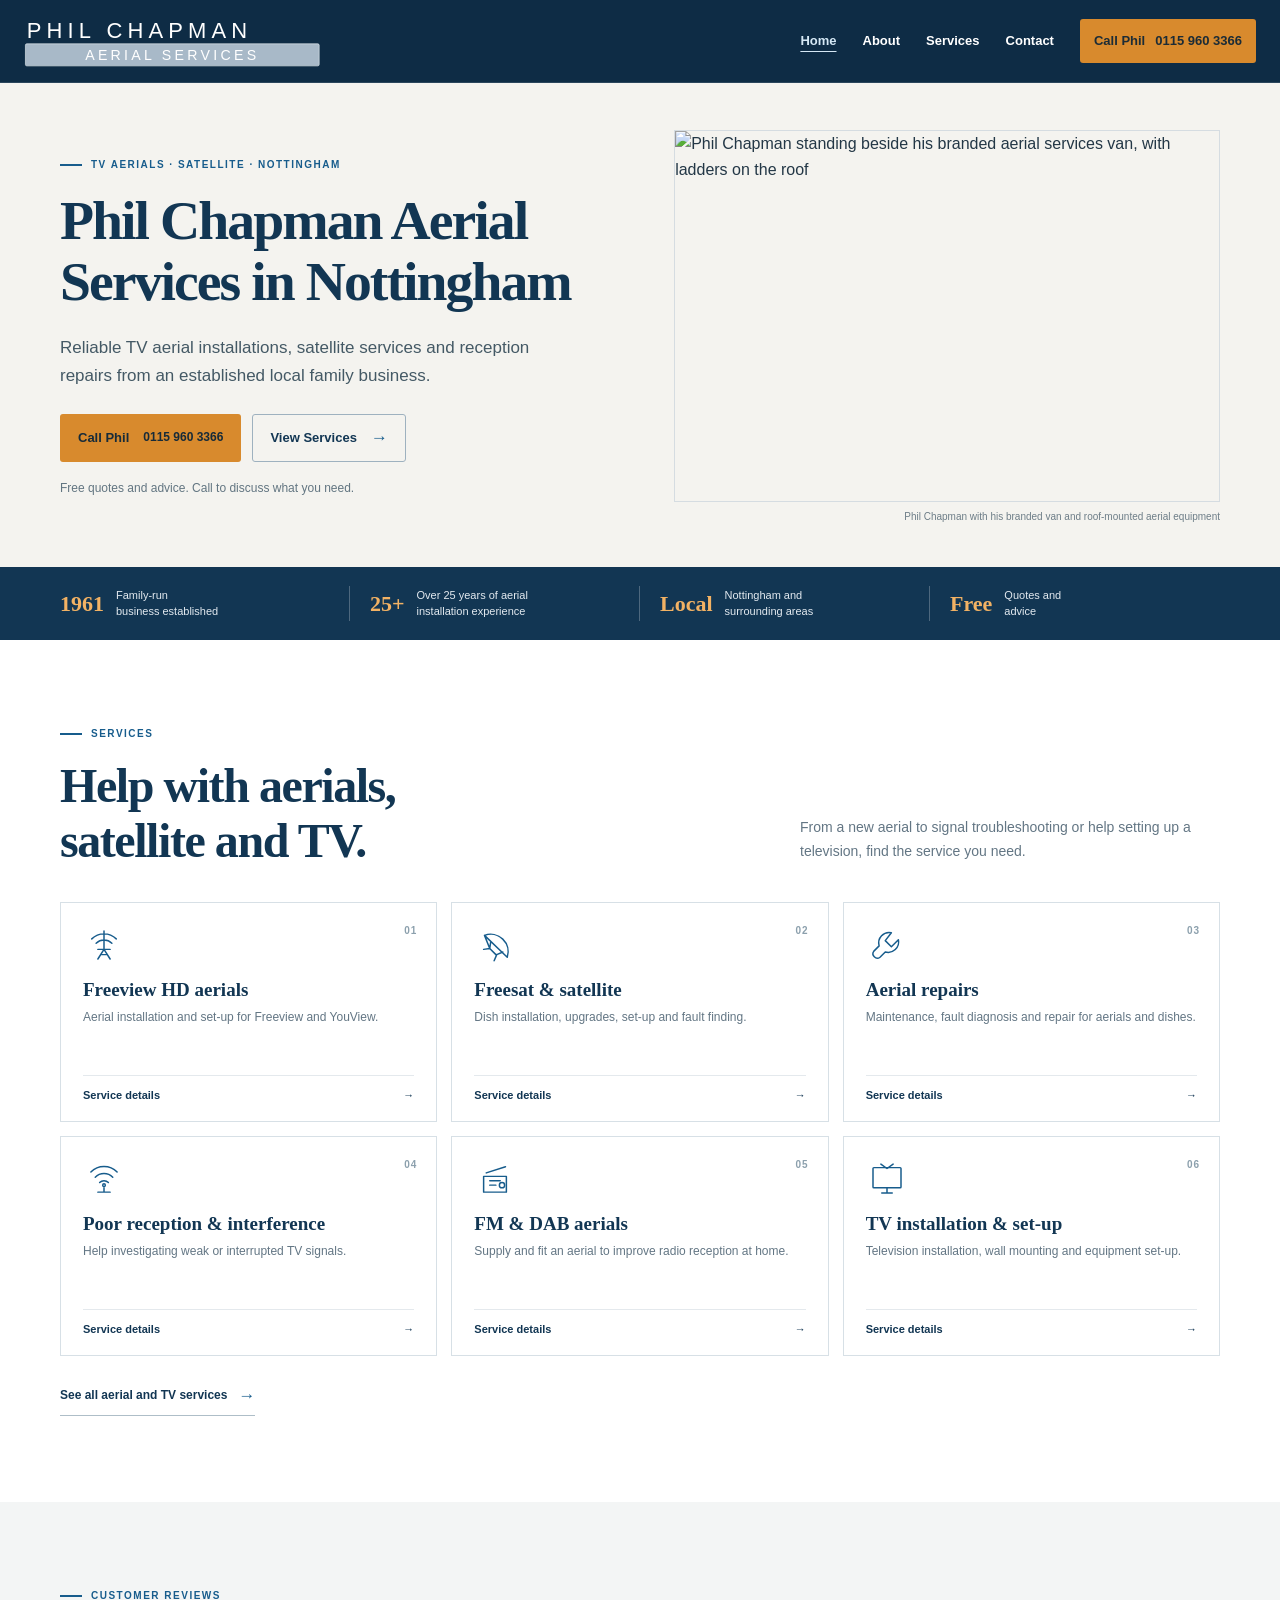
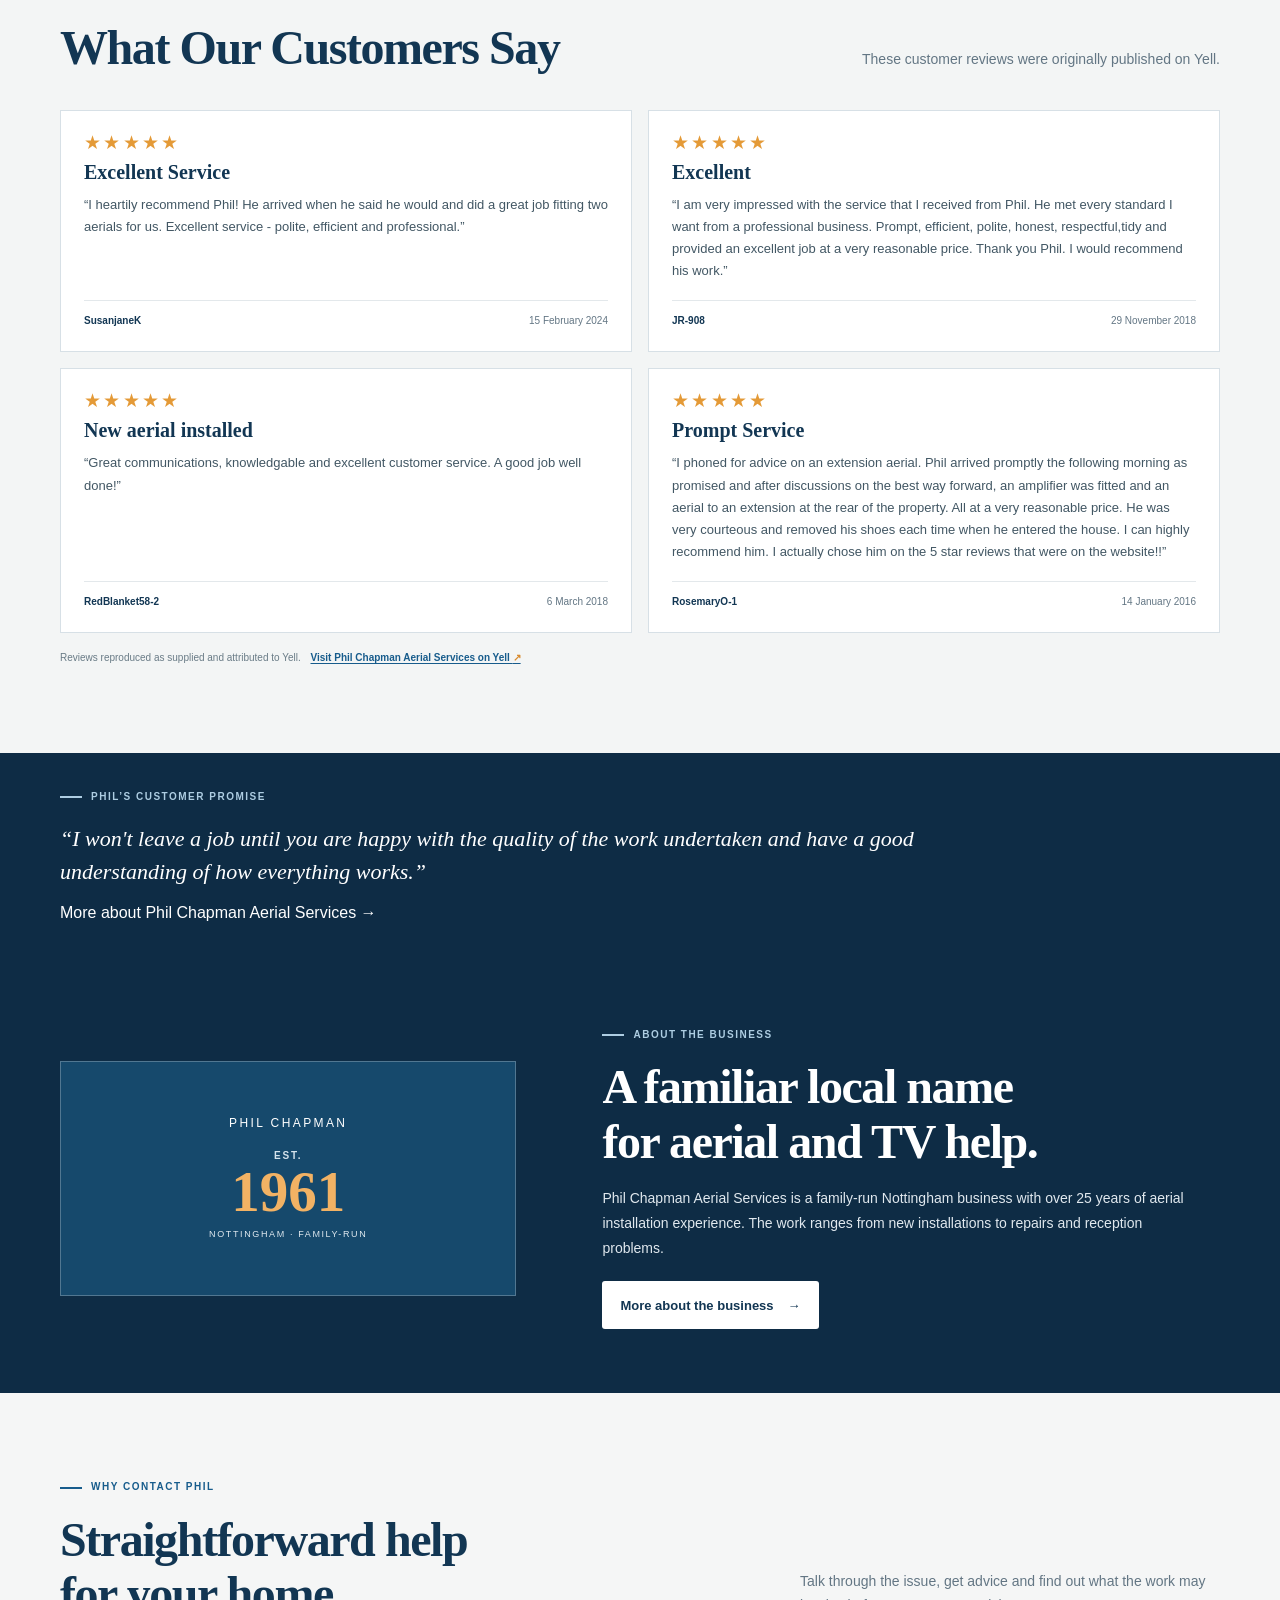
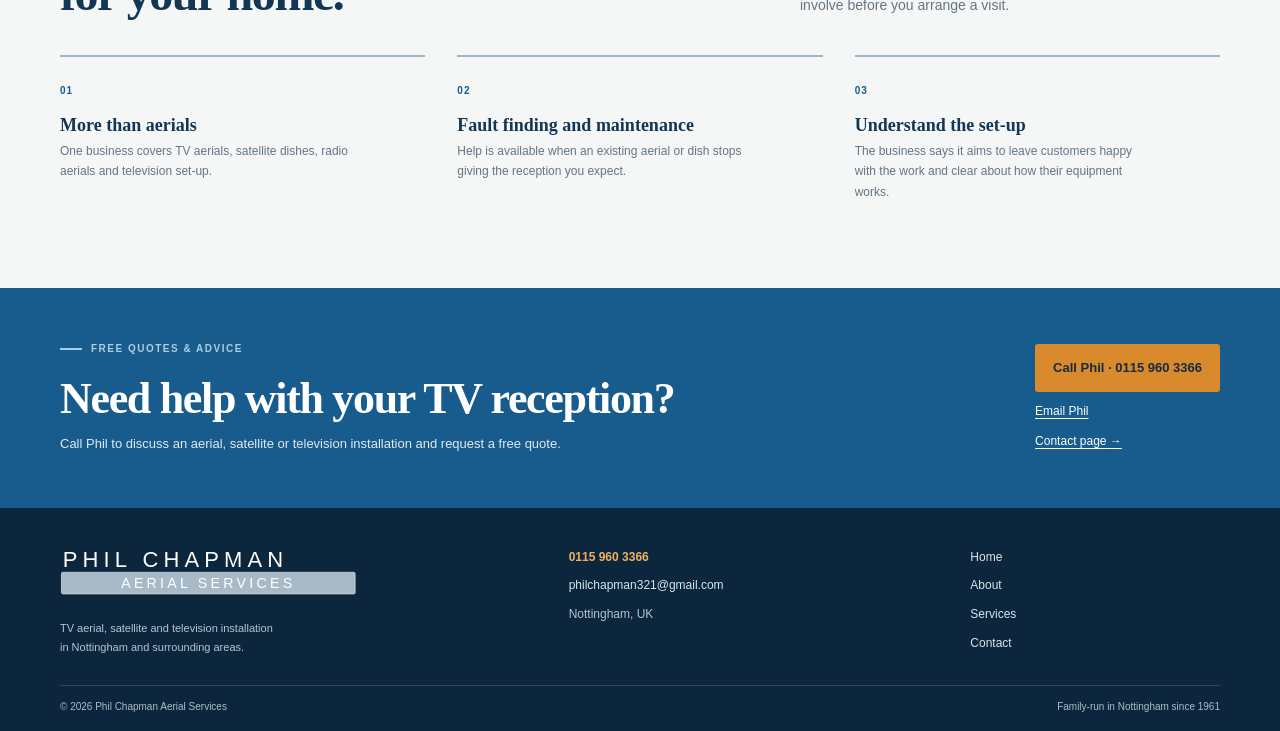
==== commit e01eae9a: "Add files via upload" ====
--- a/index.html
+++ b/index.html
@@ -31,21 +31,21 @@
     <section class="hero">
       <div class="page-width hero-grid">
         <div class="hero-copy">
-          <p class="eyebrow"><span></span> FAMILY-RUN IN NOTTINGHAM SINCE 1961</p>
-          <h1>TV Aerial &amp; Satellite Installation in Nottingham</h1>
+          <p class="eyebrow"><span></span> TV AERIALS · SATELLITE · NOTTINGHAM</p>
+          <h1>Phil Chapman Aerial Services in Nottingham</h1>
           <p class="hero-intro">Reliable TV aerial installations, satellite services and reception repairs from an established local family business.</p>
-          <div class="hero-actions"><a class="button button-primary" href="tel:01159603366">Call Phil <span>0115 960 3366</span></a><a class="button button-secondary" href="contact.html">Request a Free Quote <span aria-hidden="true">→</span></a></div>
+          <div class="hero-actions"><a class="button button-primary" href="tel:01159603366">Call Phil <span>0115 960 3366</span></a><a class="button button-secondary" href="services.html">View Services <span aria-hidden="true">→</span></a></div>
           <p class="hero-small">Free quotes and advice. Call to discuss what you need.</p>
         </div>
         <figure class="hero-media">
-          <img src="aerial-installation-hero.png" width="1736" height="977" fetchpriority="high" alt="Illustrative AI-generated scene of an aerial installer at a Nottingham-style home. This is not a photograph of a Phil Chapman job.">
-          <figcaption>Illustrative image · not a Phil Chapman project photo</figcaption>
+          <img src="assets/images/phil-chapman-van.webp" width="687" height="467" fetchpriority="high" alt="Phil Chapman standing beside his branded aerial services van, with ladders on the roof">
+          <figcaption>Phil Chapman with his branded van and roof-mounted aerial equipment</figcaption>
         </figure>
       </div>
     </section>
     <section class="trust-strip" aria-label="Verified business information"><div class="page-width trust-items">
       <div class="trust-item"><strong>1961</strong><span>Family-run<br>business established</span></div>
-      <div class="trust-item"><strong>25+</strong><span>Years of aerial installation<br>experience</span></div>
+      <div class="trust-item"><strong>25+</strong><span>Over 25 years of aerial<br>installation experience</span></div>
       <div class="trust-item"><strong>Local</strong><span>Nottingham and<br>surrounding areas</span></div>
       <div class="trust-item"><strong>Free</strong><span>Quotes and<br>advice</span></div>
     </div></section>
@@ -63,10 +63,16 @@
         <div class="section-link"><a class="text-link" href="services.html">See all aerial and TV services <span>→</span></a></div>
       </div>
     </section>
+    <section class="section reviews-section" id="reviews"><div class="page-width"><div class="section-heading"><div><p class="eyebrow"><span></span> CUSTOMER REVIEWS</p><h2>What Our Customers Say</h2></div><p>These customer reviews were originally published on Yell.</p></div><div class="review-grid">
+      <article class="review-card"><p class="review-stars" aria-label="5 out of 5 stars"><span aria-hidden="true">★★★★★</span></p><h3>Excellent Service</h3><blockquote>“I heartily recommend Phil! He arrived when he said he would and did a great job fitting two aerials for us. Excellent service - polite, efficient and professional.”</blockquote><p class="review-source"><strong>SusanjaneK</strong><span>15 February 2024</span></p></article>
+      <article class="review-card"><p class="review-stars" aria-label="5 out of 5 stars"><span aria-hidden="true">★★★★★</span></p><h3>Excellent</h3><blockquote>“I am very impressed with the service that I received from Phil. He met every standard I want from a professional business. Prompt, efficient, polite, honest, respectful,tidy and provided an excellent job at a very reasonable price. Thank you Phil. I would recommend his work.”</blockquote><p class="review-source"><strong>JR-908</strong><span>29 November 2018</span></p></article>
+      <article class="review-card"><p class="review-stars" aria-label="5 out of 5 stars"><span aria-hidden="true">★★★★★</span></p><h3>New aerial installed</h3><blockquote>“Great communications, knowledgable and excellent customer service. A good job well done!”</blockquote><p class="review-source"><strong>RedBlanket58-2</strong><span>6 March 2018</span></p></article>
+      <article class="review-card"><p class="review-stars" aria-label="5 out of 5 stars"><span aria-hidden="true">★★★★★</span></p><h3>Prompt Service</h3><blockquote>“I phoned for advice on an extension aerial. Phil arrived promptly the following morning as promised and after discussions on the best way forward, an amplifier was fitted and an aerial to an extension at the rear of the property. All at a very reasonable price. He was very courteous and removed his shoes each time when he entered the house. I can highly recommend him. I actually chose him on the 5 star reviews that were on the website!!”</blockquote><p class="review-source"><strong>RosemaryO-1</strong><span>14 January 2016</span></p></article>
+    </div><p class="review-footnote">Reviews reproduced as supplied and attributed to Yell. <a href="https://www.yell.com/biz/phil-chapman-aerial-services-nottingham-2535358/" target="_blank" rel="noopener noreferrer">Visit Phil Chapman Aerial Services on Yell <span>↗</span></a></p></div></section>
+    <section class="promise-band"><div class="page-width"><p class="eyebrow eyebrow-light"><span></span> PHIL’S CUSTOMER PROMISE</p><blockquote>“I won't leave a job until you are happy with the quality of the work undertaken and have a good understanding of how everything works.”</blockquote><a href="about.html">More about Phil Chapman Aerial Services <span>→</span></a></div></section>
     <section class="about-band"><div class="page-width about-band-grid"><div class="heritage-panel"><span>PHIL CHAPMAN</span><strong>EST.</strong><b>1961</b><small>NOTTINGHAM · FAMILY-RUN</small></div><div><p class="eyebrow eyebrow-light"><span></span> ABOUT THE BUSINESS</p><h2>A familiar local name<br>for aerial and TV help.</h2><p>Phil Chapman Aerial Services is a family-run Nottingham business with over 25 years of aerial installation experience. The work ranges from new installations to repairs and reception problems.</p><a class="button button-light" href="about.html">More about the business <span>→</span></a></div></div></section>
     <section class="section why-section"><div class="page-width"><div class="section-heading"><div><p class="eyebrow"><span></span> WHY CONTACT PHIL</p><h2>Straightforward help<br>for your home.</h2></div><p>Talk through the issue, get advice and find out what the work may involve before you arrange a visit.</p></div><div class="reason-grid"><article><strong>01</strong><h3>More than aerials</h3><p>One business covers TV aerials, satellite dishes, radio aerials and television set-up.</p></article><article><strong>02</strong><h3>Fault finding and maintenance</h3><p>Help is available when an existing aerial or dish stops giving the reception you expect.</p></article><article><strong>03</strong><h3>Understand the set-up</h3><p>The business says it aims to leave customers happy with the work and clear about how their equipment works.</p></article></div></div></section>
-    <section class="work-section"><div class="page-width"><div class="section-heading"><div><p class="eyebrow"><span></span> PHOTOGRAPHS OF THE WORK</p><h2>Real installations<br>belong here.</h2></div><p>These spaces are ready for genuine photos supplied by Phil. No customer jobs are represented by the placeholders.</p></div><div class="work-grid"><div class="work-placeholder"><span class="work-mark" aria-hidden="true">01</span><strong>Freeview aerials</strong><small>Photo placeholder</small></div><div class="work-placeholder"><span class="work-mark" aria-hidden="true">02</span><strong>Satellite installations</strong><small>Photo placeholder</small></div><div class="work-placeholder"><span class="work-mark" aria-hidden="true">03</span><strong>TV set-up &amp; repairs</strong><small>Photo placeholder</small></div></div><p class="work-note">To add photos, see the image instructions in README.md.</p></div></section>
-    <section class="final-cta"><div class="page-width final-cta-inner"><div><p class="eyebrow eyebrow-light"><span></span> FREE QUOTES &amp; ADVICE</p><h2>Need help with your TV reception?</h2><p>Call Phil to discuss an aerial, satellite or television installation and request a free quote.</p></div><div class="cta-actions"><a class="button button-amber" href="tel:01159603366">Call Phil · 0115 960 3366</a><a class="cta-email" href="mailto:philchapman321@gmail.com">Email Phil</a><a class="cta-email" href="contact.html">Contact page <span>→</span></a></div></div></section>
+<section class="final-cta"><div class="page-width final-cta-inner"><div><p class="eyebrow eyebrow-light"><span></span> FREE QUOTES &amp; ADVICE</p><h2>Need help with your TV reception?</h2><p>Call Phil to discuss an aerial, satellite or television installation and request a free quote.</p></div><div class="cta-actions"><a class="button button-amber" href="tel:01159603366">Call Phil · 0115 960 3366</a><a class="cta-email" href="mailto:philchapman321@gmail.com">Email Phil</a><a class="cta-email" href="contact.html">Contact page <span>→</span></a></div></div></section>
   </main>
   <footer class="site-footer"><div class="page-width footer-main"><div class="footer-branding"><a class="brand" href="index.html"><img src="phil-chapman-aerial-services-logo.svg" alt="Phil Chapman Aerial Services"></a><p>TV aerial, satellite and television installation<br>in Nottingham and surrounding areas.</p></div><div class="footer-contact"><a href="tel:01159603366">0115 960 3366</a><a href="mailto:philchapman321@gmail.com">philchapman321@gmail.com</a><span>Nottingham, UK</span></div><nav class="footer-nav" aria-label="Footer navigation"><a href="index.html">Home</a><a href="about.html">About</a><a href="services.html">Services</a><a href="contact.html">Contact</a></nav></div><div class="page-width footer-bottom"><span>© <span id="year"></span> Phil Chapman Aerial Services</span><span>Family-run in Nottingham since 1961</span></div></footer>
 </body></html>
--- a/style.css
+++ b/style.css
@@ -1,16 +1,19 @@
 :root{--navy:#123653;--navy-deep:#0e2c45;--blue:#175c8c;--blue-soft:#e8f0f5;--amber:#d88a2d;--ink:#233746;--muted:#637684;--line:#d7e0e6;--paper:#f4f3ef;--white:#fff;--serif:Georgia,"Times New Roman",serif;--sans:Arial,Helvetica,sans-serif;--max:1160px}
 *{box-sizing:border-box}html{scroll-behavior:smooth;scroll-padding-top:88px}body{margin:0;color:var(--ink);background:#fff;font:16px/1.65 var(--sans);-webkit-font-smoothing:antialiased}a{color:inherit;text-decoration:none}button,input,textarea,select{font:inherit}.page-width{width:min(var(--max),calc(100% - 56px));margin-inline:auto}.skip-link{position:absolute;top:-60px;left:12px;padding:10px 15px;background:#fff;color:var(--navy);z-index:50}.skip-link:focus{top:10px}
 .site-header{position:sticky;top:0;z-index:20;background:var(--navy-deep);border-bottom:1px solid rgba(255,255,255,.12)}.nav-wrap{width:min(1280px,calc(100% - 48px));min-height:82px;margin:auto;display:flex;align-items:center;justify-content:space-between;gap:24px}.brand{display:inline-flex;align-items:center;flex:0 0 auto}.brand img{display:block;width:298px;height:auto}.primary-nav{display:flex;align-items:center;gap:26px;color:#fff;font-size:13px;font-weight:600}.primary-nav>a:not(.nav-phone){padding:8px 0;transition:color .18s}.primary-nav>a:not(.nav-phone):hover,.primary-nav>a[aria-current=page]{color:#d5e8f5}.primary-nav>a[aria-current=page]{text-decoration:underline;text-underline-offset:6px}.nav-phone{display:flex;align-items:center;gap:10px;padding:11px 14px;background:var(--amber);color:#1c2c36;border-radius:3px;white-space:nowrap;transition:background .18s}.nav-phone:hover{background:#e8a54e}.nav-phone strong{font-size:13px}.menu-toggle{display:none}
-.hero{background:var(--paper);padding:47px 0 42px}.hero-grid{display:grid;grid-template-columns:1.02fr .98fr;gap:46px;align-items:center}.hero-copy{max-width:560px}.eyebrow{display:flex;align-items:center;gap:9px;margin:0 0 17px;color:var(--blue);font-size:10px;font-weight:700;letter-spacing:.15em}.eyebrow>span{width:22px;height:2px;background:currentColor;flex:none}.hero h1,.page-intro h1{margin:0;color:var(--navy);font:700 clamp(38px,4.35vw,58px)/1.1 var(--serif);letter-spacing:-.035em}.hero-intro{max-width:500px;margin:21px 0 24px;color:#445965;font-size:17px;line-height:1.65}.hero-actions{display:flex;flex-wrap:wrap;gap:11px}.button{min-height:48px;display:inline-flex;align-items:center;justify-content:center;gap:14px;padding:0 17px;border:1px solid transparent;border-radius:3px;font-size:13px;font-weight:700;transition:transform .18s,background .18s,color .18s,border-color .18s}.button:hover{transform:translateY(-1px)}.button-primary{background:var(--amber);color:#172b39}.button-primary:hover,.button-amber:hover{background:#e7a44d}.button-primary span{font-size:12px;font-weight:600}.button-secondary{border-color:#9eb1bf;background:transparent;color:var(--navy)}.button-secondary:hover{background:var(--blue-soft);border-color:var(--blue)}.button-secondary span,.text-link span{color:var(--blue);font-size:17px}.hero-small{margin:17px 0 0;color:#627581;font-size:12px}.hero-media{position:relative;margin:0}.hero-media img{display:block;width:100%;height:auto;max-height:420px;aspect-ratio:16/10;object-fit:cover;object-position:64% center;border:1px solid #d5dce1}.hero-media figcaption{padding-top:7px;text-align:right;color:#6d7d87;font-size:10px}.trust-strip{background:var(--navy);color:#fff}.trust-items{display:grid;grid-template-columns:repeat(4,1fr);padding:19px 0}.trust-item{display:flex;align-items:center;gap:12px;padding:2px 20px;border-right:1px solid rgba(255,255,255,.25)}.trust-item:first-child{padding-left:0}.trust-item:last-child{border-right:0}.trust-item strong{font:700 22px var(--serif);color:#f2b264;white-space:nowrap}.trust-item span{font-size:11px;line-height:1.4;color:#e3eaf0}
+.hero{background:var(--paper);padding:47px 0 42px}.hero-grid{display:grid;grid-template-columns:1.02fr .98fr;gap:46px;align-items:center}.hero-copy{max-width:560px}.eyebrow{display:flex;align-items:center;gap:9px;margin:0 0 17px;color:var(--blue);font-size:10px;font-weight:700;letter-spacing:.15em}.eyebrow>span{width:22px;height:2px;background:currentColor;flex:none}.hero h1,.page-intro h1{margin:0;color:var(--navy);font:700 clamp(38px,4.35vw,58px)/1.1 var(--serif);letter-spacing:-.035em}.hero-intro{max-width:500px;margin:21px 0 24px;color:#445965;font-size:17px;line-height:1.65}.hero-actions{display:flex;flex-wrap:wrap;gap:11px}.button{min-height:48px;display:inline-flex;align-items:center;justify-content:center;gap:14px;padding:0 17px;border:1px solid transparent;border-radius:3px;font-size:13px;font-weight:700;transition:transform .18s,background .18s,color .18s,border-color .18s}.button:hover{transform:translateY(-1px)}.button-primary{background:var(--amber);color:#172b39}.button-primary:hover,.button-amber:hover{background:#e7a44d}.button-primary span{font-size:12px;font-weight:600}.button-secondary{border-color:#9eb1bf;background:transparent;color:var(--navy)}.button-secondary:hover{background:var(--blue-soft);border-color:var(--blue)}.button-secondary span,.text-link span{color:var(--blue);font-size:17px}.hero-small{margin:17px 0 0;color:#627581;font-size:12px}.hero-media{position:relative;margin:0}.hero-media img{display:block;width:100%;max-width:687px;height:auto;object-fit:contain;border:1px solid #d5dce1}.hero-media figcaption{padding-top:7px;text-align:right;color:#6d7d87;font-size:10px}.about-photo{margin:0 auto 0;padding:0}.about-photo img{display:block;width:100%;max-width:820px;height:auto;margin:0 auto;border:1px solid var(--line)}.about-photo figcaption{max-width:820px;margin:6px auto 0;color:var(--muted);font-size:10px}.trust-strip{background:var(--navy);color:#fff}.trust-items{display:grid;grid-template-columns:repeat(4,1fr);padding:19px 0}.trust-item{display:flex;align-items:center;gap:12px;padding:2px 20px;border-right:1px solid rgba(255,255,255,.25)}.trust-item:first-child{padding-left:0}.trust-item:last-child{border-right:0}.trust-item strong{font:700 22px var(--serif);color:#f2b264;white-space:nowrap}.trust-item span{font-size:11px;line-height:1.4;color:#e3eaf0}
 .section{padding:86px 0}.section-heading{display:flex;align-items:end;justify-content:space-between;gap:36px;margin-bottom:34px}.section-heading h2,.about-band h2,.final-cta h2,.short-cta h2,.about-content h2,.contact-details h2{margin:0;color:var(--navy);font:700 clamp(34px,4vw,48px)/1.13 var(--serif);letter-spacing:-.03em}.section-heading>p{max-width:420px;margin:0 0 4px;color:var(--muted);font-size:14px;line-height:1.7}.service-grid{display:grid;grid-template-columns:repeat(3,1fr);gap:14px}.service-card{position:relative;min-height:220px;padding:21px 22px 17px;background:#fff;border:1px solid var(--line);display:flex;flex-direction:column;transition:border-color .18s,box-shadow .18s,transform .18s}.service-card:hover{border-color:#91b1c7;box-shadow:0 6px 18px rgba(19,54,83,.08);transform:translateY(-2px)}.service-icon{display:block;width:42px;height:42px;margin-bottom:7px}.service-icon svg,.detail-aside svg{width:100%;height:100%;fill:none;stroke:var(--blue);stroke-width:1.7;stroke-linecap:round;stroke-linejoin:round}.service-number{position:absolute;right:19px;top:20px;color:#8ca0ad;font-size:10px;font-weight:700;letter-spacing:.1em}.service-card h3{margin:5px 0 6px;color:var(--navy);font:700 19px/1.25 var(--serif)}.service-card p{margin:0 0 15px;color:var(--muted);font-size:12px;line-height:1.55}.card-link{margin-top:auto;border-top:1px solid #e4e9ed;padding-top:10px;color:var(--navy);font-size:11px;font-weight:700;display:flex;justify-content:space-between}.section-link{margin-top:25px}.text-link{display:inline-flex;align-items:center;gap:11px;color:var(--navy);font-size:12px;font-weight:700;border-bottom:1px solid #aebec8;padding-bottom:5px}.text-link:hover{border-color:var(--blue)}.about-band{padding:64px 0;background:var(--navy-deep);color:#fff}.about-band-grid{display:grid;grid-template-columns:.85fr 1.15fr;gap:86px;align-items:center}.heritage-panel{min-height:235px;padding:28px;background:#16496c;border:1px solid rgba(255,255,255,.25);display:flex;flex-direction:column;align-items:center;justify-content:center;color:#fff;text-align:center}.heritage-panel span{font-size:12px;letter-spacing:.2em}.heritage-panel strong{margin-top:14px;font-size:10px;letter-spacing:.18em;color:#d5e3ec}.heritage-panel b{font:700 57px/.98 var(--serif);color:#f2b264}.heritage-panel small{margin-top:7px;font-size:9px;letter-spacing:.18em;color:#e0e9ef}.eyebrow-light{color:#adcde2}.about-band h2,.final-cta h2,.short-cta h2{color:#fff}.about-band>div>div:last-child>p:not(.eyebrow){max-width:600px;margin:17px 0 20px;color:#e0e8ee;font-size:14px;line-height:1.8}.button-light{background:#fff;color:var(--navy)}.button-light:hover{background:#eaf1f5}
 .why-section{background:#f5f6f6}.reason-grid{display:grid;grid-template-columns:repeat(3,1fr);gap:32px}.reason-grid article{padding:19px 20px 0 0;border-top:2px solid #9ab6c8}.reason-grid article>strong{color:var(--blue);font-size:10px;letter-spacing:.1em}.reason-grid h3{margin:12px 0 5px;color:var(--navy);font:700 18px var(--serif)}.reason-grid p{max-width:300px;margin:0;color:var(--muted);font-size:12px;line-height:1.7}
-.work-section{padding:78px 0}.work-grid{display:grid;grid-template-columns:repeat(3,1fr);gap:15px}.work-placeholder{min-height:178px;padding:19px;background:#eef2f4;border:1px dashed #9aabb7;display:flex;flex-direction:column;justify-content:end;position:relative;overflow:hidden}.work-placeholder:before{content:"";position:absolute;width:100px;height:100px;top:18px;right:22px;border:1px solid #c5d2da;border-radius:50%}.work-placeholder:after{content:"";position:absolute;top:52px;right:37px;width:70px;height:48px;border-top:2px solid #8ba5b6;border-bottom:2px solid #8ba5b6;transform:skewY(-18deg)}.work-mark{position:absolute;top:17px;left:19px;color:#6f8999;font-size:10px;letter-spacing:.1em}.work-placeholder strong{position:relative;color:var(--navy);font:700 16px var(--serif)}.work-placeholder small{position:relative;margin-top:3px;color:#667b89;font-size:10px}.work-note{margin:13px 0 0;color:#6d7e88;font-size:11px}
+
 .final-cta{padding:53px 0;background:var(--blue)}.final-cta-inner{display:flex;justify-content:space-between;align-items:center;gap:45px}.final-cta h2{font-size:clamp(32px,4vw,44px)}.final-cta-inner>div:first-child>p:last-child{margin:9px 0 0;color:#e0ebf2;font-size:13px}.cta-actions{display:flex;flex-direction:column;align-items:flex-start;gap:10px;flex:none}.button-amber{background:var(--amber);color:#182d3b}.cta-email{color:#fff;font-size:12px;text-decoration:underline;text-underline-offset:3px}.site-footer{background:#0b263d;color:#dce5eb}.footer-main{display:grid;grid-template-columns:1.3fr 1fr .7fr;gap:45px;padding:35px 0 29px}.footer-brand .brand img{width:230px}.footer-branding p{margin:14px 0 0;color:#b6c5d0;font-size:11px;line-height:1.7}.footer-contact,.footer-nav{display:flex;flex-direction:column;gap:9px;padding-top:5px;font-size:12px}.footer-contact a:first-child{font-weight:700;color:#f1b05d}.footer-contact span{color:#b6c5d0}.footer-nav a:hover,.footer-contact a:hover{color:#fff;text-decoration:underline}.footer-bottom{display:flex;justify-content:space-between;gap:14px;border-top:1px solid rgba(255,255,255,.16);padding:13px 0 15px;color:#aebdc8;font-size:10px}
 .page-intro{padding:62px 0 57px;background:var(--paper);border-bottom:1px solid #e6e7e5}.page-intro h1{font-size:clamp(38px,5vw,55px)}.page-intro>div>p:not(.eyebrow){max-width:650px;margin:15px 0 20px;color:#536774;font-size:15px;line-height:1.75}.service-details{padding-top:15px}.service-detail{display:grid;grid-template-columns:88px 1fr;gap:26px;padding:38px 0;border-bottom:1px solid var(--line);scroll-margin-top:100px}.service-detail:last-child{border-bottom:0}.detail-aside{display:flex;flex-direction:column;align-items:center;gap:12px;color:#8397a4;font-size:11px;font-weight:700}.detail-aside svg{width:45px;height:45px}.service-detail h2{margin:0;color:var(--navy);font:700 clamp(26px,3.3vw,36px)/1.2 var(--serif)}.service-detail>div:last-child>p:not(.eyebrow){max-width:770px;color:var(--muted);font-size:14px;line-height:1.8}.short-cta{padding:42px 0;background:var(--navy)}.short-cta-inner{display:flex;align-items:center;justify-content:space-between;gap:20px}.short-cta h2{font-size:35px}
 .about-content{background:#fff}.about-content-grid{display:grid;grid-template-columns:.65fr 1.35fr;gap:85px;align-items:start}.about-stat{height:250px;display:flex;flex-direction:column;justify-content:center;align-items:center;background:var(--blue-soft);border:1px solid #d3e0e8;color:var(--navy)}.about-stat span,.about-stat small{font-size:9px;font-weight:700;letter-spacing:.18em}.about-stat strong{margin-top:12px;color:#526e80;font:italic 17px var(--serif)}.about-stat b{font:700 64px/.95 var(--serif)}.about-content h2,.contact-details h2{margin-bottom:18px}.about-content p:not(.eyebrow){color:var(--muted);font-size:14px;line-height:1.85}.quote-section{padding:48px 0;background:var(--blue);color:#fff}.quote-inner{max-width:930px}.quote-inner blockquote{margin:15px 0;color:#fff;font:italic 22px/1.55 var(--serif)}.quote-source{margin:0;color:#d9e7f0;font-size:10px}.contact-content{background:#f4f5f4}.contact-grid{display:grid;grid-template-columns:.88fr 1.12fr;gap:72px;align-items:start}.contact-details>p:not(.eyebrow){max-width:420px;color:var(--muted);font-size:14px;line-height:1.8}.contact-method{display:flex;align-items:center;gap:14px;margin:22px 0}.contact-symbol{width:38px;height:38px;display:grid;place-items:center;border:1px solid #a9bdcb;color:var(--blue);font-size:10px;font-weight:700}.contact-method small,.contact-method strong{display:block}.contact-method small{color:#71838e;font-size:9px;letter-spacing:.14em}.contact-method strong{margin-top:3px;color:var(--navy);font:700 16px var(--serif)}.contact-method:hover strong{color:var(--blue)}.contact-note{margin-top:23px;color:#6f808a;font-size:11px}.form-panel{padding:27px 29px;background:#fff;border:1px solid #dce2e6}.form-panel h2{margin:0;color:var(--navy);font:700 27px/1.2 var(--serif)}.form-intro{margin:9px 0 17px;color:var(--muted);font-size:12px;line-height:1.6}.form-panel form{display:grid}.form-panel label{margin:11px 0 5px;color:#455b69;font-size:11px;font-weight:700}.form-panel input,.form-panel textarea,.form-panel select{width:100%;padding:10px 11px;border:1px solid #c9d4db;border-radius:2px;background:#fff;color:var(--ink);font-size:13px}.form-panel input:focus,.form-panel textarea:focus,.form-panel select:focus{outline:3px solid rgba(33,105,153,.18);border-color:var(--blue)}.form-panel textarea{resize:vertical}.form-submit{justify-content:space-between;margin-top:16px;cursor:pointer}.form-disclaimer{margin:11px 0 0;color:#667985;font-size:10px;line-height:1.6}.form-disclaimer a{color:var(--blue);text-decoration:underline;text-underline-offset:2px}
 a:focus-visible,button:focus-visible,input:focus-visible,textarea:focus-visible,select:focus-visible{outline:3px solid #f0aa4a;outline-offset:3px}
 @media(max-width:980px){.nav-wrap{width:calc(100% - 36px)}.brand img{width:250px}.primary-nav{gap:17px}.nav-phone{gap:6px;padding:10px}.nav-phone strong{font-size:11px}.hero-grid{gap:28px}.hero h1{font-size:48px}.trust-item{padding-inline:12px}.about-band-grid{gap:45px}.footer-main{gap:25px}.contact-grid{gap:38px}}
-@media(max-width:720px){html{scroll-padding-top:70px}.site-header{position:sticky}.nav-wrap{min-height:70px;width:calc(100% - 32px)}.brand img{width:230px}.menu-toggle{display:flex;width:42px;height:40px;flex-direction:column;align-items:center;justify-content:center;gap:6px;border:1px solid rgba(255,255,255,.45);background:transparent;border-radius:2px}.menu-toggle span{display:block;width:18px;height:2px;background:#fff;transition:transform .18s}.menu-toggle[aria-expanded=true] span:first-child{transform:translateY(4px) rotate(45deg)}.menu-toggle[aria-expanded=true] span:last-child{transform:translateY(-4px) rotate(-45deg)}.primary-nav{position:absolute;top:70px;left:0;right:0;display:none;align-items:stretch;gap:0;padding:9px 18px 18px;background:var(--navy-deep);box-shadow:0 10px 16px rgba(10,34,53,.18)}.primary-nav.is-open{display:flex;flex-direction:column}.primary-nav>a:not(.nav-phone){padding:12px 3px;border-bottom:1px solid rgba(255,255,255,.13);text-decoration:none}.nav-phone{justify-content:center;margin-top:12px;padding:12px}.page-width{width:calc(100% - 36px)}.hero{padding:30px 0 26px}.hero-grid{grid-template-columns:1fr;gap:22px}.hero h1{font-size:clamp(36px,10vw,46px)}.hero-intro{margin:15px 0 18px;font-size:15px}.hero-actions{gap:9px}.button{min-height:47px;padding-inline:13px;font-size:12px}.hero-media img{max-height:none;aspect-ratio:16/10}.hero-media figcaption{text-align:left;font-size:9px}.hero-small{margin-top:12px}.trust-items{grid-template-columns:1fr 1fr;gap:0;padding:8px 0}.trust-item,.trust-item:first-child{min-height:61px;padding:8px 7px;border-right:0;border-bottom:1px solid rgba(255,255,255,.18)}.trust-item:nth-child(odd){border-right:1px solid rgba(255,255,255,.18)}.trust-item:nth-last-child(-n+2){border-bottom:0}.trust-item strong{min-width:46px;font-size:19px}.trust-item span{font-size:10px}.section{padding:59px 0}.section-heading{display:block;margin-bottom:23px}.section-heading h2,.about-band h2,.final-cta h2,.about-content h2,.contact-details h2{font-size:36px}.section-heading>p{margin-top:13px;font-size:13px}.service-grid{grid-template-columns:1fr;gap:10px}.service-card{min-height:0;padding:17px 18px 14px;display:grid;grid-template-columns:43px 1fr;column-gap:11px}.service-icon{grid-row:span 3;width:38px;height:38px;margin:0}.service-number{right:16px;top:14px}.service-card h3{grid-column:2;margin:3px 25px 5px 0;font-size:18px}.service-card p{grid-column:2;margin:0 0 13px}.card-link{grid-column:1/3;margin-top:3px}.section-link{margin-top:20px}.about-band{padding:42px 0}.about-band-grid{grid-template-columns:1fr;gap:25px}.heritage-panel{min-height:175px}.about-band>div>div:last-child>p:not(.eyebrow){font-size:13px}.reason-grid{grid-template-columns:1fr;gap:20px}.reason-grid article{padding-top:14px}.reason-grid h3{margin-top:7px}.work-section{padding:58px 0}.work-grid{grid-template-columns:1fr;gap:10px}.work-placeholder{min-height:135px}.final-cta{padding:39px 0}.final-cta-inner{display:block}.final-cta h2{font-size:34px}.final-cta-inner>div:first-child>p:last-child{font-size:12px}.cta-actions{margin-top:22px}.footer-main{grid-template-columns:1fr 1fr;gap:24px 15px;padding:27px 0 22px}.footer-brand .brand img{width:190px}.footer-branding p{font-size:10px}.footer-contact,.footer-nav{font-size:11px;gap:7px}.footer-bottom{display:flex;flex-direction:column;align-items:flex-start;gap:4px;font-size:9px}.page-intro{padding:43px 0 39px}.page-intro h1{font-size:42px}.page-intro>div>p:not(.eyebrow){font-size:13px}.service-detail{grid-template-columns:47px 1fr;gap:13px;padding:27px 0}.detail-aside svg{width:35px;height:35px}.service-detail h2{font-size:26px}.service-detail>div:last-child>p:not(.eyebrow){font-size:13px;line-height:1.75}.short-cta-inner{align-items:flex-start;flex-direction:column}.short-cta h2{font-size:31px}.about-content-grid{grid-template-columns:1fr;gap:27px}.about-stat{height:175px}.quote-section{padding:37px 0}.quote-inner blockquote{font-size:19px}.contact-grid{grid-template-columns:1fr;gap:30px}.form-panel{padding:22px 18px}.form-panel h2{font-size:24px}}
+@media(max-width:720px){html{scroll-padding-top:70px}.site-header{position:sticky}.nav-wrap{min-height:70px;width:calc(100% - 32px)}.brand img{width:230px}.menu-toggle{display:flex;width:42px;height:40px;flex-direction:column;align-items:center;justify-content:center;gap:6px;border:1px solid rgba(255,255,255,.45);background:transparent;border-radius:2px}.menu-toggle span{display:block;width:18px;height:2px;background:#fff;transition:transform .18s}.menu-toggle[aria-expanded=true] span:first-child{transform:translateY(4px) rotate(45deg)}.menu-toggle[aria-expanded=true] span:last-child{transform:translateY(-4px) rotate(-45deg)}.primary-nav{position:absolute;top:70px;left:0;right:0;display:none;align-items:stretch;gap:0;padding:9px 18px 18px;background:var(--navy-deep);box-shadow:0 10px 16px rgba(10,34,53,.18)}.primary-nav.is-open{display:flex;flex-direction:column}.primary-nav>a:not(.nav-phone){padding:12px 3px;border-bottom:1px solid rgba(255,255,255,.13);text-decoration:none}.nav-phone{justify-content:center;margin-top:12px;padding:12px}.page-width{width:calc(100% - 36px)}.hero{padding:30px 0 26px}.hero-grid{grid-template-columns:1fr;gap:22px}.hero h1{font-size:clamp(36px,10vw,46px)}.hero-intro{margin:15px 0 18px;font-size:15px}.hero-actions{gap:9px}.button{min-height:47px;padding-inline:13px;font-size:12px}.hero-media img{max-height:none;aspect-ratio:16/10}.hero-media figcaption{text-align:left;font-size:9px}.hero-small{margin-top:12px}.trust-items{grid-template-columns:1fr 1fr;gap:0;padding:8px 0}.trust-item,.trust-item:first-child{min-height:61px;padding:8px 7px;border-right:0;border-bottom:1px solid rgba(255,255,255,.18)}.trust-item:nth-child(odd){border-right:1px solid rgba(255,255,255,.18)}.trust-item:nth-last-child(-n+2){border-bottom:0}.trust-item strong{min-width:46px;font-size:19px}.trust-item span{font-size:10px}.section{padding:59px 0}.section-heading{display:block;margin-bottom:23px}.section-heading h2,.about-band h2,.final-cta h2,.about-content h2,.contact-details h2{font-size:36px}.section-heading>p{margin-top:13px;font-size:13px}.service-grid{grid-template-columns:1fr;gap:10px}.service-card{min-height:0;padding:17px 18px 14px;display:grid;grid-template-columns:43px 1fr;column-gap:11px}.service-icon{grid-row:span 3;width:38px;height:38px;margin:0}.service-number{right:16px;top:14px}.service-card h3{grid-column:2;margin:3px 25px 5px 0;font-size:18px}.service-card p{grid-column:2;margin:0 0 13px}.card-link{grid-column:1/3;margin-top:3px}.section-link{margin-top:20px}.about-band{padding:42px 0}.about-band-grid{grid-template-columns:1fr;gap:25px}.heritage-panel{min-height:175px}.about-band>div>div:last-child>p:not(.eyebrow){font-size:13px}.reason-grid{grid-template-columns:1fr;gap:20px}.reason-grid article{padding-top:14px}.reason-grid h3{margin-top:7px}.final-cta{padding:39px 0}.final-cta-inner{display:block}.final-cta h2{font-size:34px}.final-cta-inner>div:first-child>p:last-child{font-size:12px}.cta-actions{margin-top:22px}.footer-main{grid-template-columns:1fr 1fr;gap:24px 15px;padding:27px 0 22px}.footer-brand .brand img{width:190px}.footer-branding p{font-size:10px}.footer-contact,.footer-nav{font-size:11px;gap:7px}.footer-bottom{display:flex;flex-direction:column;align-items:flex-start;gap:4px;font-size:9px}.page-intro{padding:43px 0 39px}.page-intro h1{font-size:42px}.page-intro>div>p:not(.eyebrow){font-size:13px}.service-detail{grid-template-columns:47px 1fr;gap:13px;padding:27px 0}.detail-aside svg{width:35px;height:35px}.service-detail h2{font-size:26px}.service-detail>div:last-child>p:not(.eyebrow){font-size:13px;line-height:1.75}.short-cta-inner{align-items:flex-start;flex-direction:column}.short-cta h2{font-size:31px}.about-content-grid{grid-template-columns:1fr;gap:27px}.about-stat{height:175px}.quote-section{padding:37px 0}.quote-inner blockquote{font-size:19px}.contact-grid{grid-template-columns:1fr;gap:30px}.form-panel{padding:22px 18px}.form-panel h2{font-size:24px}}
 @media(max-width:380px){.brand img{width:200px}.hero h1{font-size:35px}.hero-actions{align-items:stretch;flex-direction:column}.hero-actions .button{justify-content:space-between}.footer-main{grid-template-columns:1fr}.footer-contact,.footer-nav{padding-top:0}}
 @media(prefers-reduced-motion:reduce){html{scroll-behavior:auto}*,*::before,*::after{animation-duration:.01ms!important;transition-duration:.01ms!important}}
 .form-fallback{margin:6px 0 0;color:#667985;font-size:10px;line-height:1.6}.form-fallback a{color:var(--blue);text-decoration:underline;text-underline-offset:2px}.form-status{margin:6px 0 0;color:#315d7a;font-size:11px;min-height:1em}
+
+.reviews-section{background:#f3f5f5}.review-grid{display:grid;grid-template-columns:repeat(2,minmax(0,1fr));gap:16px}.review-card{padding:22px 23px;background:#fff;border:1px solid var(--line);display:flex;flex-direction:column}.review-stars{margin:0 0 8px;color:#e49a37;font-size:19px;letter-spacing:.12em;line-height:1}.review-card h3{margin:0 0 9px;color:var(--navy);font:700 20px/1.25 var(--serif)}.review-card blockquote{margin:0 0 18px;color:#425764;font-size:13px;line-height:1.7}.review-source{margin:auto 0 0;padding-top:12px;border-top:1px solid #e3e8eb;display:flex;justify-content:space-between;gap:12px;color:#637684;font-size:10px}.review-source strong{color:var(--navy)}.review-footnote{margin:17px 0 0;color:#697b86;font-size:10px}.review-footnote a{margin-left:7px;color:var(--blue);font-weight:700;text-decoration:underline;text-underline-offset:2px}.review-footnote a span{color:var(--amber)}.promise-band{padding:36px 0;background:var(--navy-deep);color:#fff}.promise-band blockquote{max-width:900px;margin:10px 0 12px;font:italic 22px/1.5 var(--serif)}.promise-band>a{font-size:11px;color:#d2e3ee;text-decoration:underline;text-underline-offset:3px}.promise-band>a span{color:#f2b264}.review-grid+.review-footnote a:hover{color:var(--navy)}
+@media(max-width:720px){.hero-media figcaption{text-align:left}.review-grid{grid-template-columns:1fr;gap:11px}.review-card{padding:18px}.review-card blockquote{font-size:12px}.review-source{flex-direction:column;gap:2px}.promise-band{padding:30px 0}.promise-band blockquote{font-size:18px}.about-photo{margin-bottom:0}}
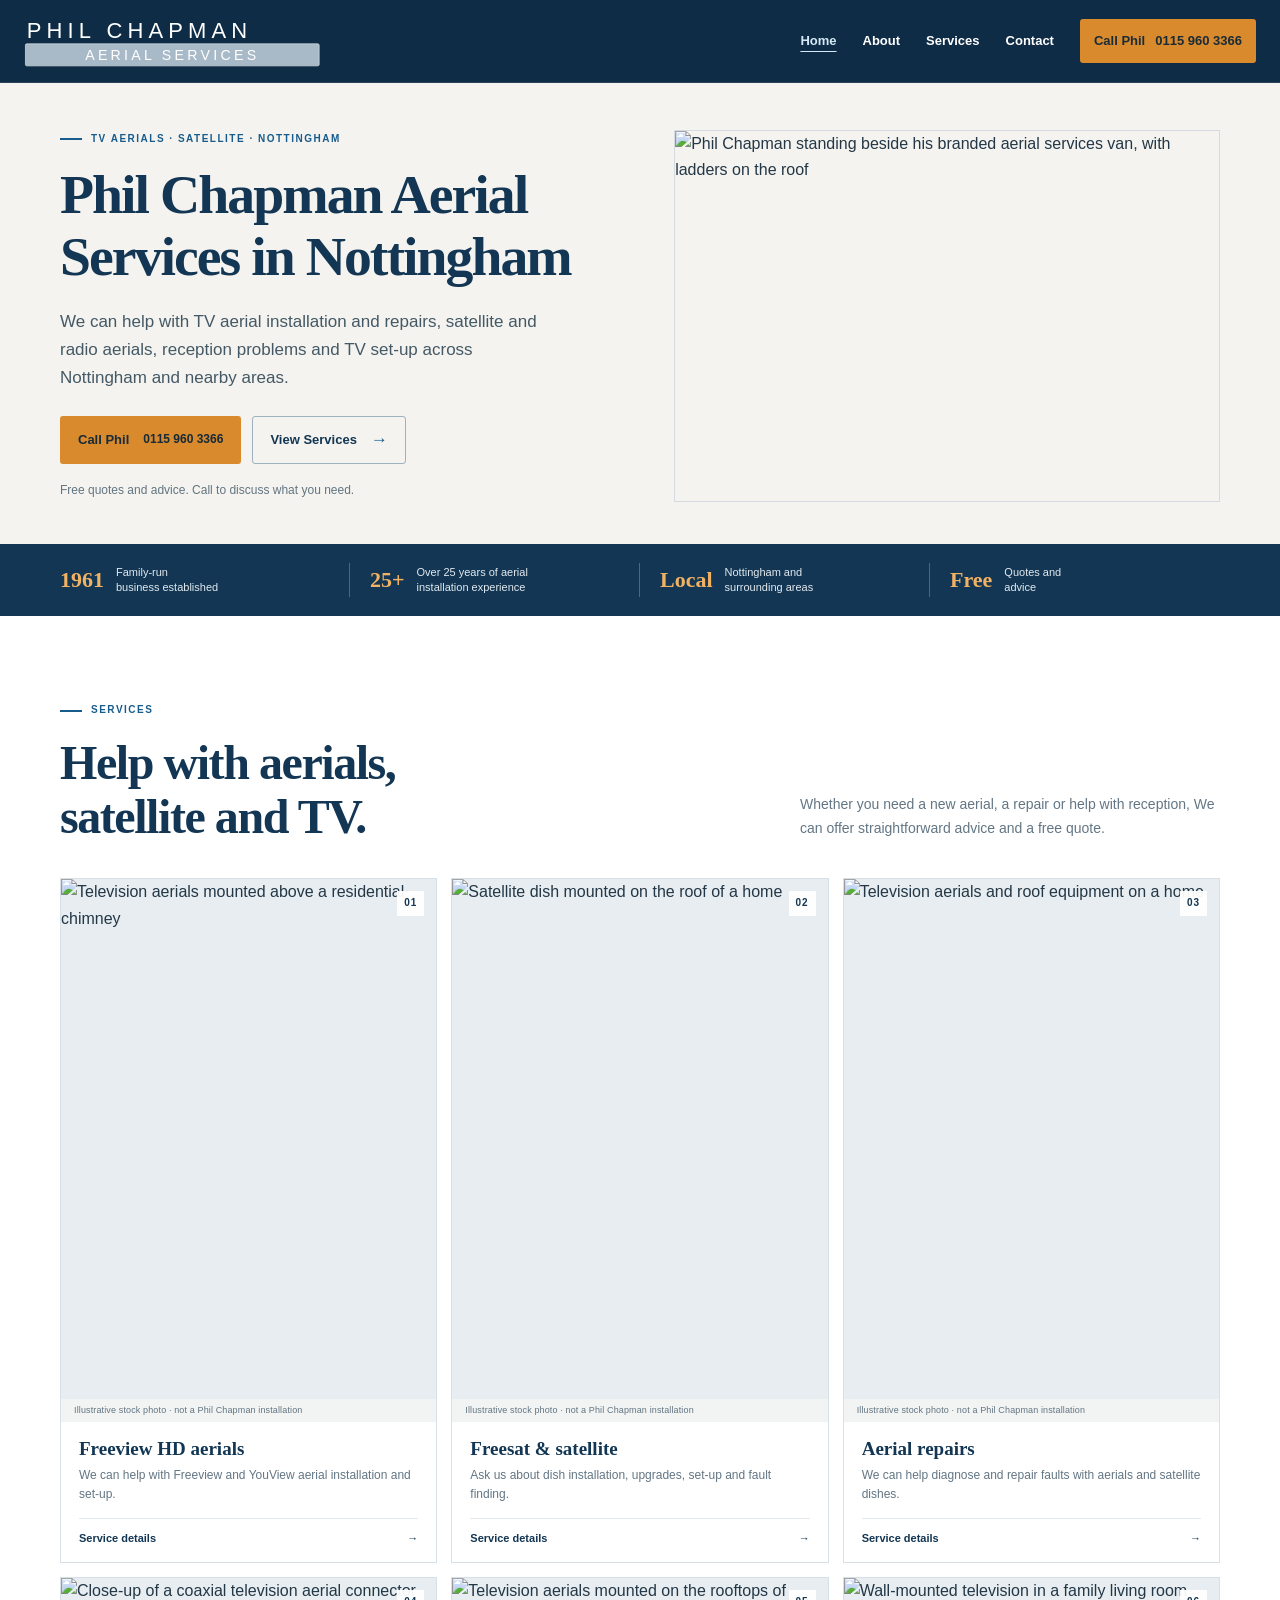
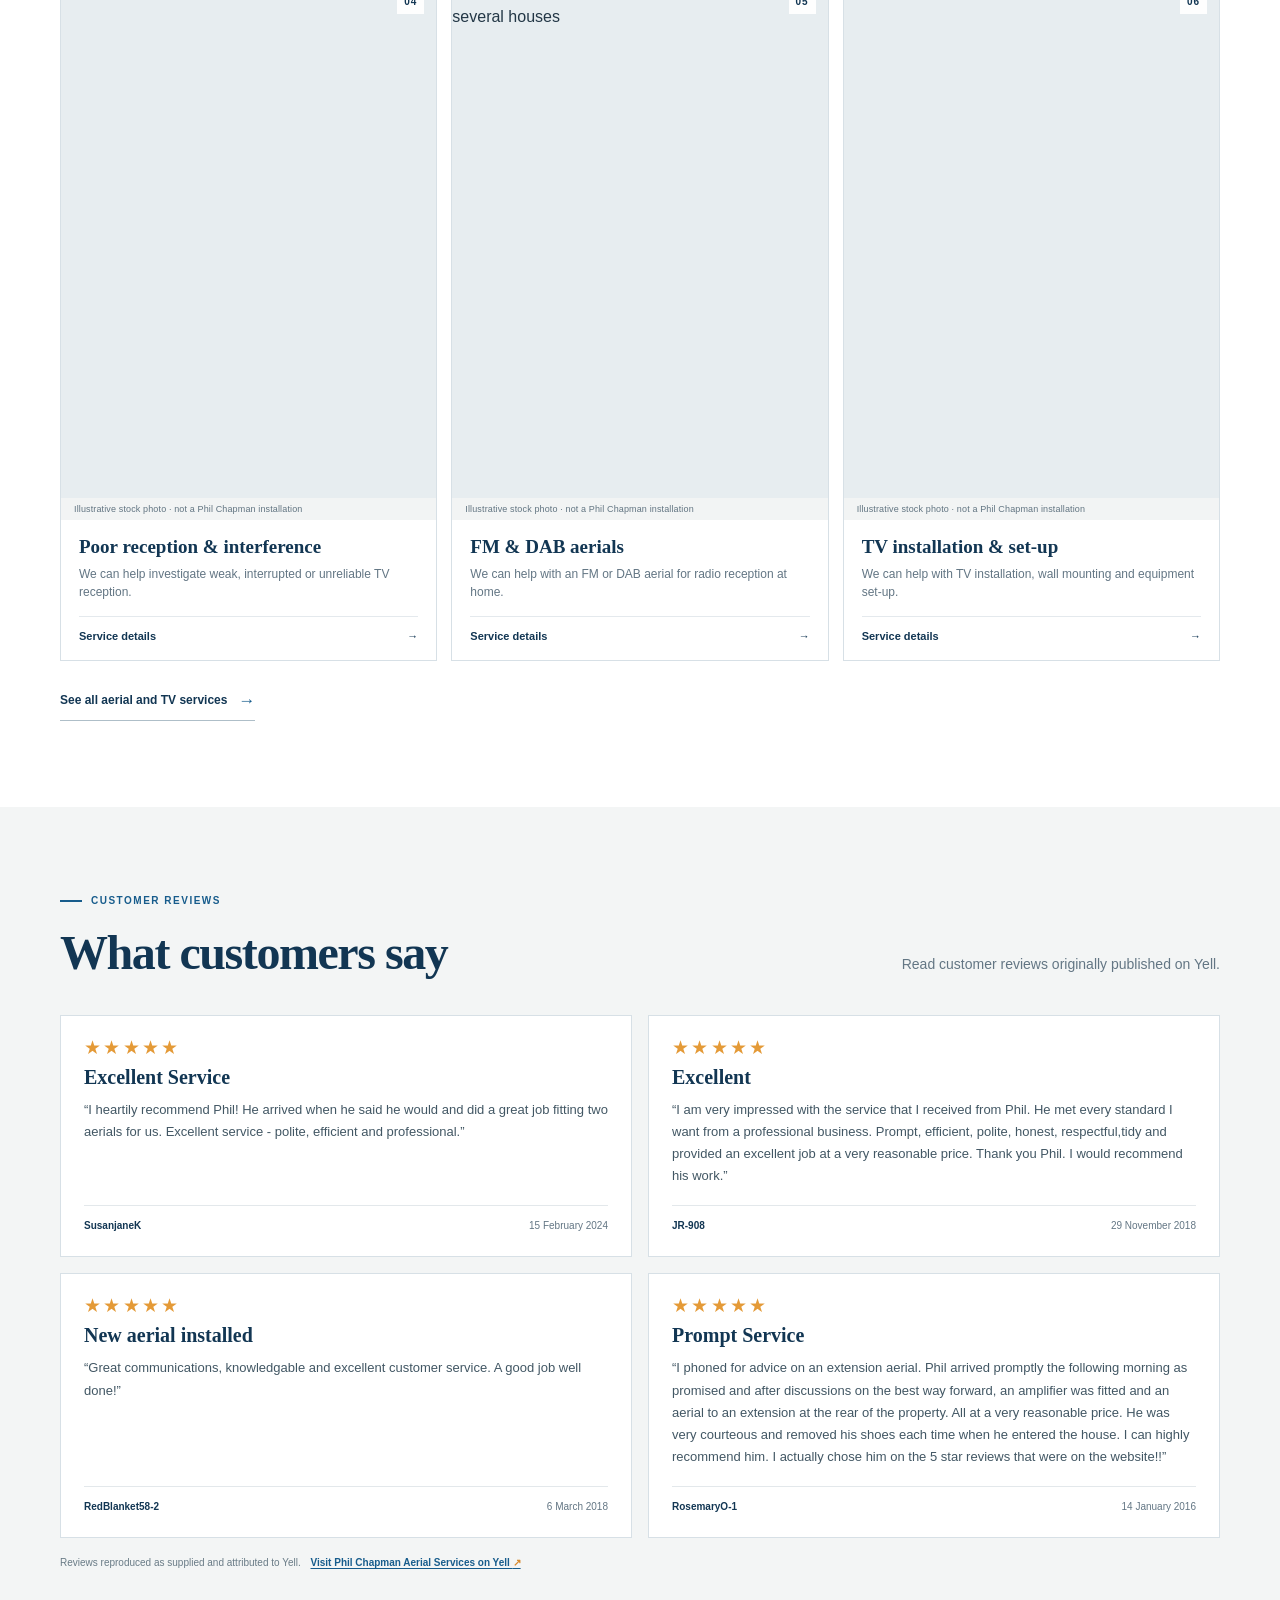
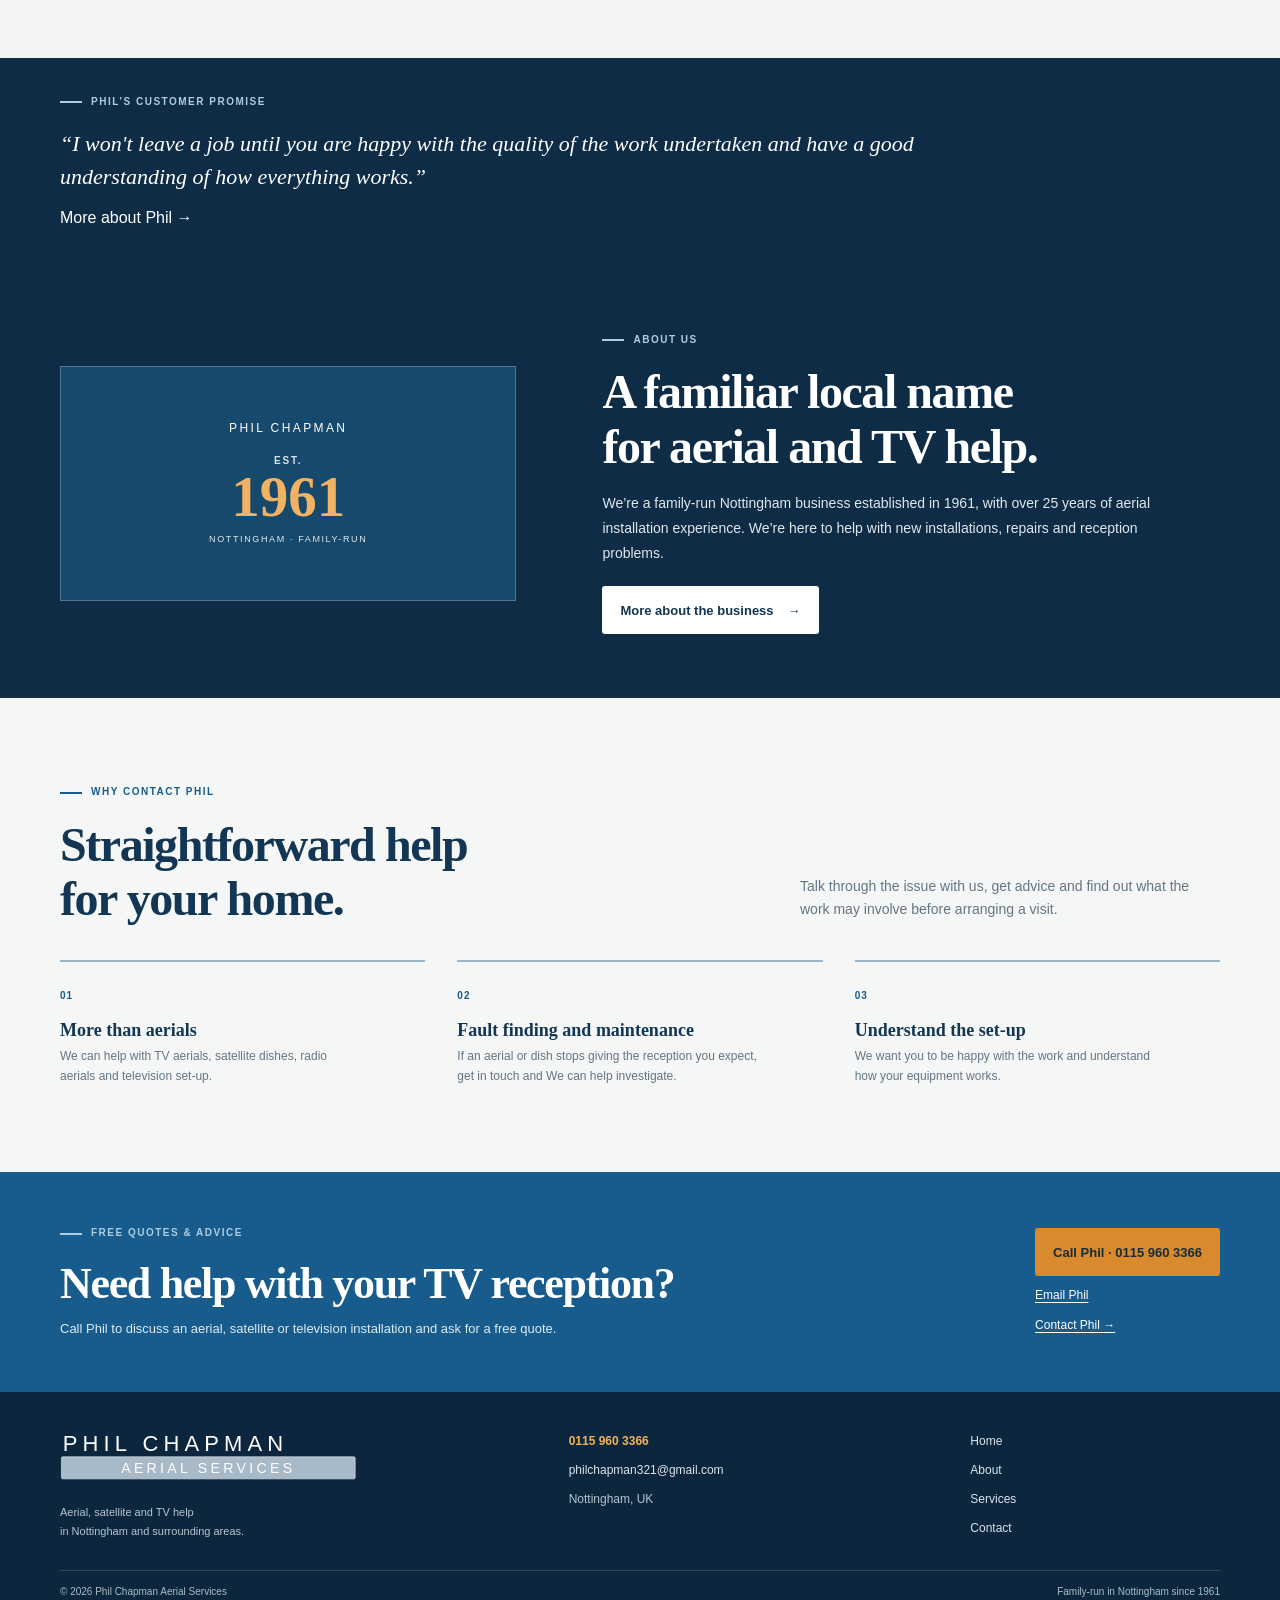
==== commit 3f470ccb: "Add files via upload" ====
--- a/index.html
+++ b/index.html
@@ -1,78 +1,78 @@
-<!doctype html>
-<html lang="en-GB">
-<head>
-  <meta charset="utf-8">
-  <meta name="viewport" content="width=device-width, initial-scale=1">
-  <meta name="description" content="TV aerial and satellite installation in Nottingham from Phil Chapman Aerial Services. Free quotes and advice for aerial repairs, reception problems and TV set-up.">
-  <meta name="theme-color" content="#0e3553">
-  <title>TV Aerial & Satellite Installation in Nottingham | Phil Chapman</title>
-  <link rel="canonical" href="https://mcb96.github.io/Phil-Chapman-Webiste/">
-  <meta property="og:type" content="website">
-  <meta property="og:title" content="Phil Chapman Aerial Services | Nottingham">
-  <meta property="og:description" content="TV aerial installation, satellite services and reception repairs in Nottingham. Free quotes and advice.">
-  <meta property="og:url" content="https://mcb96.github.io/Phil-Chapman-Webiste/">
-  <link rel="stylesheet" href="style.css">
-  <script src="script.js" defer></script>
-  <script type="application/ld+json">{"@context":"https://schema.org","@type":"HomeAndConstructionBusiness","name":"Phil Chapman Aerial Services","url":"https://mcb96.github.io/Phil-Chapman-Webiste/","telephone":"0115 960 3366","email":"philchapman321@gmail.com","address":{"@type":"PostalAddress","addressLocality":"Nottingham","addressCountry":"GB"},"areaServed":{"@type":"City","name":"Nottingham"}}</script>
-</head>
-<body>
-  <a class="skip-link" href="#main">Skip to content</a>
-  <header class="site-header">
-    <div class="nav-wrap">
-      <a class="brand" href="index.html" aria-label="Phil Chapman Aerial Services home"><img src="phil-chapman-aerial-services-logo.svg" alt="Phil Chapman Aerial Services"></a>
-      <button class="menu-toggle" type="button" aria-expanded="false" aria-controls="primary-nav" aria-label="Open navigation"><span></span><span></span></button>
-      <nav id="primary-nav" class="primary-nav" aria-label="Main navigation">
-        <a href="index.html" aria-current="page">Home</a><a href="about.html">About</a><a href="services.html">Services</a><a href="contact.html">Contact</a>
-        <a class="nav-phone" href="tel:01159603366">Call Phil <strong>0115 960 3366</strong></a>
-      </nav>
-    </div>
-  </header>
-  <main id="main">
-    <section class="hero">
-      <div class="page-width hero-grid">
-        <div class="hero-copy">
-          <p class="eyebrow"><span></span> TV AERIALS · SATELLITE · NOTTINGHAM</p>
-          <h1>Phil Chapman Aerial Services in Nottingham</h1>
-          <p class="hero-intro">Reliable TV aerial installations, satellite services and reception repairs from an established local family business.</p>
-          <div class="hero-actions"><a class="button button-primary" href="tel:01159603366">Call Phil <span>0115 960 3366</span></a><a class="button button-secondary" href="services.html">View Services <span aria-hidden="true">→</span></a></div>
-          <p class="hero-small">Free quotes and advice. Call to discuss what you need.</p>
-        </div>
-        <figure class="hero-media">
-          <img src="assets/images/phil-chapman-van.webp" width="687" height="467" fetchpriority="high" alt="Phil Chapman standing beside his branded aerial services van, with ladders on the roof">
-          <figcaption>Phil Chapman with his branded van and roof-mounted aerial equipment</figcaption>
-        </figure>
-      </div>
-    </section>
-    <section class="trust-strip" aria-label="Verified business information"><div class="page-width trust-items">
-      <div class="trust-item"><strong>1961</strong><span>Family-run<br>business established</span></div>
-      <div class="trust-item"><strong>25+</strong><span>Over 25 years of aerial<br>installation experience</span></div>
-      <div class="trust-item"><strong>Local</strong><span>Nottingham and<br>surrounding areas</span></div>
-      <div class="trust-item"><strong>Free</strong><span>Quotes and<br>advice</span></div>
-    </div></section>
-    <section class="section section-services" id="services">
-      <div class="page-width">
-        <div class="section-heading"><div><p class="eyebrow"><span></span> SERVICES</p><h2>Help with aerials,<br>satellite and TV.</h2></div><p>From a new aerial to signal troubleshooting or help setting up a television, find the service you need.</p></div>
-        <div class="service-grid">
-          <a class="service-card" href="services.html#freeview"><span class="service-icon" aria-hidden="true"><svg viewBox="0 0 48 48"><path d="M24 8v21M17 29h14M20 35h8M24 29l-7 11m7-11 7 11M10 17a20 20 0 0 1 28 0M15 22a13 13 0 0 1 18 0"/></svg></span><span class="service-number">01</span><h3>Freeview HD aerials</h3><p>Aerial installation and set-up for Freeview and YouView.</p><span class="card-link">Service details <b>→</b></span></a>
-          <a class="service-card" href="services.html#freesat"><span class="service-icon" aria-hidden="true"><svg viewBox="0 0 48 48"><path d="M12 13a20 20 0 0 1 26 25L12 13Zm0 0 6 15m0 0 7 7m-7-7-7 1m7-1 1-7m7 14 7-3m-7 3-3 7"/></svg></span><span class="service-number">02</span><h3>Freesat &amp; satellite</h3><p>Dish installation, upgrades, set-up and fault finding.</p><span class="card-link">Service details <b>→</b></span></a>
-          <a class="service-card" href="services.html#repairs"><span class="service-icon" aria-hidden="true"><svg viewBox="0 0 48 48"><path d="M29 10a12 12 0 0 0-14 15L9 31a5 5 0 0 0 7 7l6-6a12 12 0 0 0 15-14l-8 8-7-7 7-9Z"/></svg></span><span class="service-number">03</span><h3>Aerial repairs</h3><p>Maintenance, fault diagnosis and repair for aerials and dishes.</p><span class="card-link">Service details <b>→</b></span></a>
-          <a class="service-card" href="services.html#reception"><span class="service-icon" aria-hidden="true"><svg viewBox="0 0 48 48"><path d="M24 34v5m-7 0h14M19 28a7 7 0 0 1 10 0m-15-6a14 14 0 0 1 20 0m-25-6a21 21 0 0 1 30 0"/><circle cx="24" cy="31" r="1.5"/></svg></span><span class="service-number">04</span><h3>Poor reception &amp; interference</h3><p>Help investigating weak or interrupted TV signals.</p><span class="card-link">Service details <b>→</b></span></a>
-          <a class="service-card" href="services.html#radio"><span class="service-icon" aria-hidden="true"><svg viewBox="0 0 48 48"><path d="M11 21h26v18H11zM14 17l22-7M18 26h12M18 31h7"/><circle cx="32" cy="31" r="3"/></svg></span><span class="service-number">05</span><h3>FM &amp; DAB aerials</h3><p>Supply and fit an aerial to improve radio reception at home.</p><span class="card-link">Service details <b>→</b></span></a>
-          <a class="service-card" href="services.html#tv-installation"><span class="service-icon" aria-hidden="true"><svg viewBox="0 0 48 48"><rect x="8" y="11" width="32" height="23" rx="1"/><path d="M18 40h12m-6-6v6M17 7l7 5 7-5"/></svg></span><span class="service-number">06</span><h3>TV installation &amp; set-up</h3><p>Television installation, wall mounting and equipment set-up.</p><span class="card-link">Service details <b>→</b></span></a>
-        </div>
-        <div class="section-link"><a class="text-link" href="services.html">See all aerial and TV services <span>→</span></a></div>
-      </div>
-    </section>
-    <section class="section reviews-section" id="reviews"><div class="page-width"><div class="section-heading"><div><p class="eyebrow"><span></span> CUSTOMER REVIEWS</p><h2>What Our Customers Say</h2></div><p>These customer reviews were originally published on Yell.</p></div><div class="review-grid">
-      <article class="review-card"><p class="review-stars" aria-label="5 out of 5 stars"><span aria-hidden="true">★★★★★</span></p><h3>Excellent Service</h3><blockquote>“I heartily recommend Phil! He arrived when he said he would and did a great job fitting two aerials for us. Excellent service - polite, efficient and professional.”</blockquote><p class="review-source"><strong>SusanjaneK</strong><span>15 February 2024</span></p></article>
-      <article class="review-card"><p class="review-stars" aria-label="5 out of 5 stars"><span aria-hidden="true">★★★★★</span></p><h3>Excellent</h3><blockquote>“I am very impressed with the service that I received from Phil. He met every standard I want from a professional business. Prompt, efficient, polite, honest, respectful,tidy and provided an excellent job at a very reasonable price. Thank you Phil. I would recommend his work.”</blockquote><p class="review-source"><strong>JR-908</strong><span>29 November 2018</span></p></article>
-      <article class="review-card"><p class="review-stars" aria-label="5 out of 5 stars"><span aria-hidden="true">★★★★★</span></p><h3>New aerial installed</h3><blockquote>“Great communications, knowledgable and excellent customer service. A good job well done!”</blockquote><p class="review-source"><strong>RedBlanket58-2</strong><span>6 March 2018</span></p></article>
-      <article class="review-card"><p class="review-stars" aria-label="5 out of 5 stars"><span aria-hidden="true">★★★★★</span></p><h3>Prompt Service</h3><blockquote>“I phoned for advice on an extension aerial. Phil arrived promptly the following morning as promised and after discussions on the best way forward, an amplifier was fitted and an aerial to an extension at the rear of the property. All at a very reasonable price. He was very courteous and removed his shoes each time when he entered the house. I can highly recommend him. I actually chose him on the 5 star reviews that were on the website!!”</blockquote><p class="review-source"><strong>RosemaryO-1</strong><span>14 January 2016</span></p></article>
-    </div><p class="review-footnote">Reviews reproduced as supplied and attributed to Yell. <a href="https://www.yell.com/biz/phil-chapman-aerial-services-nottingham-2535358/" target="_blank" rel="noopener noreferrer">Visit Phil Chapman Aerial Services on Yell <span>↗</span></a></p></div></section>
-    <section class="promise-band"><div class="page-width"><p class="eyebrow eyebrow-light"><span></span> PHIL’S CUSTOMER PROMISE</p><blockquote>“I won't leave a job until you are happy with the quality of the work undertaken and have a good understanding of how everything works.”</blockquote><a href="about.html">More about Phil Chapman Aerial Services <span>→</span></a></div></section>
-    <section class="about-band"><div class="page-width about-band-grid"><div class="heritage-panel"><span>PHIL CHAPMAN</span><strong>EST.</strong><b>1961</b><small>NOTTINGHAM · FAMILY-RUN</small></div><div><p class="eyebrow eyebrow-light"><span></span> ABOUT THE BUSINESS</p><h2>A familiar local name<br>for aerial and TV help.</h2><p>Phil Chapman Aerial Services is a family-run Nottingham business with over 25 years of aerial installation experience. The work ranges from new installations to repairs and reception problems.</p><a class="button button-light" href="about.html">More about the business <span>→</span></a></div></div></section>
-    <section class="section why-section"><div class="page-width"><div class="section-heading"><div><p class="eyebrow"><span></span> WHY CONTACT PHIL</p><h2>Straightforward help<br>for your home.</h2></div><p>Talk through the issue, get advice and find out what the work may involve before you arrange a visit.</p></div><div class="reason-grid"><article><strong>01</strong><h3>More than aerials</h3><p>One business covers TV aerials, satellite dishes, radio aerials and television set-up.</p></article><article><strong>02</strong><h3>Fault finding and maintenance</h3><p>Help is available when an existing aerial or dish stops giving the reception you expect.</p></article><article><strong>03</strong><h3>Understand the set-up</h3><p>The business says it aims to leave customers happy with the work and clear about how their equipment works.</p></article></div></div></section>
-<section class="final-cta"><div class="page-width final-cta-inner"><div><p class="eyebrow eyebrow-light"><span></span> FREE QUOTES &amp; ADVICE</p><h2>Need help with your TV reception?</h2><p>Call Phil to discuss an aerial, satellite or television installation and request a free quote.</p></div><div class="cta-actions"><a class="button button-amber" href="tel:01159603366">Call Phil · 0115 960 3366</a><a class="cta-email" href="mailto:philchapman321@gmail.com">Email Phil</a><a class="cta-email" href="contact.html">Contact page <span>→</span></a></div></div></section>
-  </main>
-  <footer class="site-footer"><div class="page-width footer-main"><div class="footer-branding"><a class="brand" href="index.html"><img src="phil-chapman-aerial-services-logo.svg" alt="Phil Chapman Aerial Services"></a><p>TV aerial, satellite and television installation<br>in Nottingham and surrounding areas.</p></div><div class="footer-contact"><a href="tel:01159603366">0115 960 3366</a><a href="mailto:philchapman321@gmail.com">philchapman321@gmail.com</a><span>Nottingham, UK</span></div><nav class="footer-nav" aria-label="Footer navigation"><a href="index.html">Home</a><a href="about.html">About</a><a href="services.html">Services</a><a href="contact.html">Contact</a></nav></div><div class="page-width footer-bottom"><span>© <span id="year"></span> Phil Chapman Aerial Services</span><span>Family-run in Nottingham since 1961</span></div></footer>
+<!doctype html>
+<html lang="en-GB">
+<head>
+  <meta charset="utf-8">
+  <meta name="viewport" content="width=device-width, initial-scale=1">
+  <meta name="description" content="We can help with TV aerial and satellite installation, repairs, reception problems and TV set-up in Nottingham. Call Phil Chapman for free quotes and advice.">
+  <meta name="theme-color" content="#0e3553">
+  <title>TV Aerial & Satellite Services in Nottingham | Phil Chapman</title>
+  <link rel="canonical" href="https://mcb96.github.io/Phil-Chapman-Webiste/">
+  <meta property="og:type" content="website">
+  <meta property="og:title" content="Phil Chapman Aerial Services | Nottingham">
+  <meta property="og:description" content="We can help with aerial installation and repairs, satellite services and TV set-up in Nottingham. Free quotes and advice.">
+  <meta property="og:url" content="https://mcb96.github.io/Phil-Chapman-Webiste/">
+  <link rel="stylesheet" href="style.css">
+  <script src="script.js" defer></script>
+  <script type="application/ld+json">{"@context":"https://schema.org","@type":"HomeAndConstructionBusiness","name":"Phil Chapman Aerial Services","url":"https://mcb96.github.io/Phil-Chapman-Webiste/","telephone":"0115 960 3366","email":"philchapman321@gmail.com","address":{"@type":"PostalAddress","addressLocality":"Nottingham","addressCountry":"GB"},"areaServed":{"@type":"City","name":"Nottingham"}}</script>
+</head>
+<body>
+  <a class="skip-link" href="#main">Skip to content</a>
+  <header class="site-header">
+    <div class="nav-wrap">
+      <a class="brand" href="index.html" aria-label="Phil Chapman Aerial Services home"><img src="phil-chapman-aerial-services-logo.svg" alt="Phil Chapman Aerial Services"></a>
+      <button class="menu-toggle" type="button" aria-expanded="false" aria-controls="primary-nav" aria-label="Open navigation"><span></span><span></span></button>
+      <nav id="primary-nav" class="primary-nav" aria-label="Main navigation">
+        <a href="index.html" aria-current="page">Home</a><a href="about.html">About</a><a href="services.html">Services</a><a href="contact.html">Contact</a>
+        <a class="nav-phone" href="tel:01159603366">Call Phil <strong>0115 960 3366</strong></a>
+      </nav>
+    </div>
+  </header>
+  <main id="main">
+    <section class="hero">
+      <div class="page-width hero-grid">
+        <div class="hero-copy">
+          <p class="eyebrow"><span></span> TV AERIALS · SATELLITE · NOTTINGHAM</p>
+          <h1>Phil Chapman Aerial Services in Nottingham</h1>
+          <p class="hero-intro">We can help with TV aerial installation and repairs, satellite and radio aerials, reception problems and TV set-up across Nottingham and nearby areas.</p>
+          <div class="hero-actions"><a class="button button-primary" href="tel:01159603366">Call Phil <span>0115 960 3366</span></a><a class="button button-secondary" href="services.html">View Services <span aria-hidden="true">→</span></a></div>
+          <p class="hero-small">Free quotes and advice. Call to discuss what you need.</p>
+        </div>
+        <figure class="hero-media">
+          <img src="assets/images/phil-chapman-van.webp" width="687" height="467" fetchpriority="high" alt="Phil Chapman standing beside his branded aerial services van, with ladders on the roof">
+          
+        </figure>
+      </div>
+    </section>
+    <section class="trust-strip" aria-label="About the business"><div class="page-width trust-items">
+      <div class="trust-item"><strong>1961</strong><span>Family-run<br>business established</span></div>
+      <div class="trust-item"><strong>25+</strong><span>Over 25 years of aerial<br>installation experience</span></div>
+      <div class="trust-item"><strong>Local</strong><span>Nottingham and<br>surrounding areas</span></div>
+      <div class="trust-item"><strong>Free</strong><span>Quotes and<br>advice</span></div>
+    </div></section>
+    <section class="section section-services" id="services">
+      <div class="page-width">
+        <div class="section-heading"><div><p class="eyebrow"><span></span> SERVICES</p><h2>Help with aerials,<br>satellite and TV.</h2></div><p>Whether you need a new aerial, a repair or help with reception, We can offer straightforward advice and a free quote.</p></div>
+        <div class="service-grid">
+          <a class="service-card" href="services.html#freeview"><span class="service-photo"><img src="assets/services/freeview-aerial.webp" width="800" height="520" loading="lazy" decoding="async" alt="Television aerials mounted above a residential chimney"><span class="service-photo-note">Illustrative stock photo · not a Phil Chapman installation</span></span><span class="service-number">01</span><div class="service-card-content"><h3>Freeview HD aerials</h3><p>We can help with Freeview and YouView aerial installation and set-up.</p><span class="card-link">Service details <b>→</b></span></div></a>
+          <a class="service-card" href="services.html#freesat"><span class="service-photo"><img src="assets/services/satellite-dish-home.webp" width="800" height="520" loading="lazy" decoding="async" alt="Satellite dish mounted on the roof of a home"><span class="service-photo-note">Illustrative stock photo · not a Phil Chapman installation</span></span><span class="service-number">02</span><div class="service-card-content"><h3>Freesat &amp; satellite</h3><p>Ask us about dish installation, upgrades, set-up and fault finding.</p><span class="card-link">Service details <b>→</b></span></div></a>
+          <a class="service-card" href="services.html#repairs"><span class="service-photo"><img src="assets/services/aerial-reception-roof.webp" width="800" height="520" loading="lazy" decoding="async" alt="Television aerials and roof equipment on a home"><span class="service-photo-note">Illustrative stock photo · not a Phil Chapman installation</span></span><span class="service-number">03</span><div class="service-card-content"><h3>Aerial repairs</h3><p>We can help diagnose and repair faults with aerials and satellite dishes.</p><span class="card-link">Service details <b>→</b></span></div></a>
+          <a class="service-card" href="services.html#reception"><span class="service-photo"><img src="assets/services/reception-coaxial-connection.webp" width="800" height="520" loading="lazy" decoding="async" alt="Close-up of a coaxial television aerial connector"><span class="service-photo-note">Illustrative stock photo · not a Phil Chapman installation</span></span><span class="service-number">04</span><div class="service-card-content"><h3>Poor reception &amp; interference</h3><p>We can help investigate weak, interrupted or unreliable TV reception.</p><span class="card-link">Service details <b>→</b></span></div></a>
+          <a class="service-card" href="services.html#radio"><span class="service-photo"><img src="assets/services/fm-dab-radio.webp" width="800" height="520" loading="lazy" decoding="async" alt="Television aerials mounted on the rooftops of several houses"><span class="service-photo-note">Illustrative stock photo · not a Phil Chapman installation</span></span><span class="service-number">05</span><div class="service-card-content"><h3>FM &amp; DAB aerials</h3><p>We can help with an FM or DAB aerial for radio reception at home.</p><span class="card-link">Service details <b>→</b></span></div></a>
+          <a class="service-card" href="services.html#tv-installation"><span class="service-photo"><img src="assets/services/tv-wall-installation.webp" width="800" height="520" loading="lazy" decoding="async" alt="Wall-mounted television in a family living room"><span class="service-photo-note">Illustrative stock photo · not a Phil Chapman installation</span></span><span class="service-number">06</span><div class="service-card-content"><h3>TV installation &amp; set-up</h3><p>We can help with TV installation, wall mounting and equipment set-up.</p><span class="card-link">Service details <b>→</b></span></div></a>
+        </div>
+        <div class="section-link"><a class="text-link" href="services.html">See all aerial and TV services <span>→</span></a></div>
+      </div>
+    </section>
+    <section class="section reviews-section" id="reviews"><div class="page-width"><div class="section-heading"><div><p class="eyebrow"><span></span> CUSTOMER REVIEWS</p><h2>What customers say</h2></div><p>Read customer reviews originally published on Yell.</p></div><div class="review-grid">
+      <article class="review-card"><p class="review-stars" aria-label="5 out of 5 stars"><span aria-hidden="true">★★★★★</span></p><h3>Excellent Service</h3><blockquote>“I heartily recommend Phil! He arrived when he said he would and did a great job fitting two aerials for us. Excellent service - polite, efficient and professional.”</blockquote><p class="review-source"><strong>SusanjaneK</strong><span>15 February 2024</span></p></article>
+      <article class="review-card"><p class="review-stars" aria-label="5 out of 5 stars"><span aria-hidden="true">★★★★★</span></p><h3>Excellent</h3><blockquote>“I am very impressed with the service that I received from Phil. He met every standard I want from a professional business. Prompt, efficient, polite, honest, respectful,tidy and provided an excellent job at a very reasonable price. Thank you Phil. I would recommend his work.”</blockquote><p class="review-source"><strong>JR-908</strong><span>29 November 2018</span></p></article>
+      <article class="review-card"><p class="review-stars" aria-label="5 out of 5 stars"><span aria-hidden="true">★★★★★</span></p><h3>New aerial installed</h3><blockquote>“Great communications, knowledgable and excellent customer service. A good job well done!”</blockquote><p class="review-source"><strong>RedBlanket58-2</strong><span>6 March 2018</span></p></article>
+      <article class="review-card"><p class="review-stars" aria-label="5 out of 5 stars"><span aria-hidden="true">★★★★★</span></p><h3>Prompt Service</h3><blockquote>“I phoned for advice on an extension aerial. Phil arrived promptly the following morning as promised and after discussions on the best way forward, an amplifier was fitted and an aerial to an extension at the rear of the property. All at a very reasonable price. He was very courteous and removed his shoes each time when he entered the house. I can highly recommend him. I actually chose him on the 5 star reviews that were on the website!!”</blockquote><p class="review-source"><strong>RosemaryO-1</strong><span>14 January 2016</span></p></article>
+    </div><p class="review-footnote">Reviews reproduced as supplied and attributed to Yell. <a href="https://www.yell.com/biz/phil-chapman-aerial-services-nottingham-2535358/" target="_blank" rel="noopener noreferrer">Visit Phil Chapman Aerial Services on Yell <span>↗</span></a></p></div></section>
+    <section class="promise-band"><div class="page-width"><p class="eyebrow eyebrow-light"><span></span> PHIL’S CUSTOMER PROMISE</p><blockquote>“I won't leave a job until you are happy with the quality of the work undertaken and have a good understanding of how everything works.”</blockquote><a href="about.html">More about Phil <span>→</span></a></div></section>
+    <section class="about-band"><div class="page-width about-band-grid"><div class="heritage-panel"><span>PHIL CHAPMAN</span><strong>EST.</strong><b>1961</b><small>NOTTINGHAM · FAMILY-RUN</small></div><div><p class="eyebrow eyebrow-light"><span></span> ABOUT US</p><h2>A familiar local name<br>for aerial and TV help.</h2><p>We’re a family-run Nottingham business established in 1961, with over 25 years of aerial installation experience. We’re here to help with new installations, repairs and reception problems.</p><a class="button button-light" href="about.html">More about the business <span>→</span></a></div></div></section>
+    <section class="section why-section"><div class="page-width"><div class="section-heading"><div><p class="eyebrow"><span></span> WHY CONTACT PHIL</p><h2>Straightforward help<br>for your home.</h2></div><p>Talk through the issue with us, get advice and find out what the work may involve before arranging a visit.</p></div><div class="reason-grid"><article><strong>01</strong><h3>More than aerials</h3><p>We can help with TV aerials, satellite dishes, radio aerials and television set-up.</p></article><article><strong>02</strong><h3>Fault finding and maintenance</h3><p>If an aerial or dish stops giving the reception you expect, get in touch and We can help investigate.</p></article><article><strong>03</strong><h3>Understand the set-up</h3><p>We want you to be happy with the work and understand how your equipment works.</p></article></div></div></section>
+<section class="final-cta"><div class="page-width final-cta-inner"><div><p class="eyebrow eyebrow-light"><span></span> FREE QUOTES &amp; ADVICE</p><h2>Need help with your TV reception?</h2><p>Call Phil to discuss an aerial, satellite or television installation and ask for a free quote.</p></div><div class="cta-actions"><a class="button button-amber" href="tel:01159603366">Call Phil · 0115 960 3366</a><a class="cta-email" href="mailto:philchapman321@gmail.com">Email Phil</a><a class="cta-email" href="contact.html">Contact Phil <span>→</span></a></div></div></section>
+  </main>
+  <footer class="site-footer"><div class="page-width footer-main"><div class="footer-branding"><a class="brand" href="index.html"><img src="phil-chapman-aerial-services-logo.svg" alt="Phil Chapman Aerial Services"></a><p>Aerial, satellite and TV help<br>in Nottingham and surrounding areas.</p></div><div class="footer-contact"><a href="tel:01159603366">0115 960 3366</a><a href="mailto:philchapman321@gmail.com">philchapman321@gmail.com</a><span>Nottingham, UK</span></div><nav class="footer-nav" aria-label="Footer navigation"><a href="index.html">Home</a><a href="about.html">About</a><a href="services.html">Services</a><a href="contact.html">Contact</a></nav></div><div class="page-width footer-bottom"><span>© <span id="year"></span> Phil Chapman Aerial Services</span><span>Family-run in Nottingham since 1961</span></div></footer>
 </body></html>
--- a/style.css
+++ b/style.css
@@ -17,3 +17,15 @@
 
 .reviews-section{background:#f3f5f5}.review-grid{display:grid;grid-template-columns:repeat(2,minmax(0,1fr));gap:16px}.review-card{padding:22px 23px;background:#fff;border:1px solid var(--line);display:flex;flex-direction:column}.review-stars{margin:0 0 8px;color:#e49a37;font-size:19px;letter-spacing:.12em;line-height:1}.review-card h3{margin:0 0 9px;color:var(--navy);font:700 20px/1.25 var(--serif)}.review-card blockquote{margin:0 0 18px;color:#425764;font-size:13px;line-height:1.7}.review-source{margin:auto 0 0;padding-top:12px;border-top:1px solid #e3e8eb;display:flex;justify-content:space-between;gap:12px;color:#637684;font-size:10px}.review-source strong{color:var(--navy)}.review-footnote{margin:17px 0 0;color:#697b86;font-size:10px}.review-footnote a{margin-left:7px;color:var(--blue);font-weight:700;text-decoration:underline;text-underline-offset:2px}.review-footnote a span{color:var(--amber)}.promise-band{padding:36px 0;background:var(--navy-deep);color:#fff}.promise-band blockquote{max-width:900px;margin:10px 0 12px;font:italic 22px/1.5 var(--serif)}.promise-band>a{font-size:11px;color:#d2e3ee;text-decoration:underline;text-underline-offset:3px}.promise-band>a span{color:#f2b264}.review-grid+.review-footnote a:hover{color:var(--navy)}
 @media(max-width:720px){.hero-media figcaption{text-align:left}.review-grid{grid-template-columns:1fr;gap:11px}.review-card{padding:18px}.review-card blockquote{font-size:12px}.review-source{flex-direction:column;gap:2px}.promise-band{padding:30px 0}.promise-band blockquote{font-size:18px}.about-photo{margin-bottom:0}}
+
+/* Service card photography: stock images are explicitly labelled as illustrative. */
+.service-card{padding:0;overflow:hidden;display:flex;flex-direction:column;min-height:0}
+.service-photo{display:block;position:relative}
+.service-photo img{display:block;width:100%;aspect-ratio:1.6/1;object-fit:cover;background:#e7edf0}
+.service-photo-note{display:block;padding:5px 13px;background:#f2f4f4;color:#617481;font-size:9px;line-height:1.35;letter-spacing:.015em}
+.service-card .service-number{z-index:1;top:12px;right:12px;padding:4px 7px;background:rgba(255,255,255,.94);color:var(--navy)}
+.service-card-content{display:flex;flex:1;flex-direction:column;padding:12px 18px 15px}
+.service-card-content h3{margin:3px 20px 6px 0}
+.service-card-content p{margin:0 0 14px}
+.service-card-content .card-link{width:100%}
+@media(max-width:720px){.service-card{padding:0;display:flex;flex-direction:column}.service-photo img{aspect-ratio:16/9}.service-card-content{padding:11px 17px 14px}.service-card-content h3{margin:2px 25px 5px 0}.service-card-content p{margin:0 0 12px}.service-card-content .card-link{margin-top:auto}}
